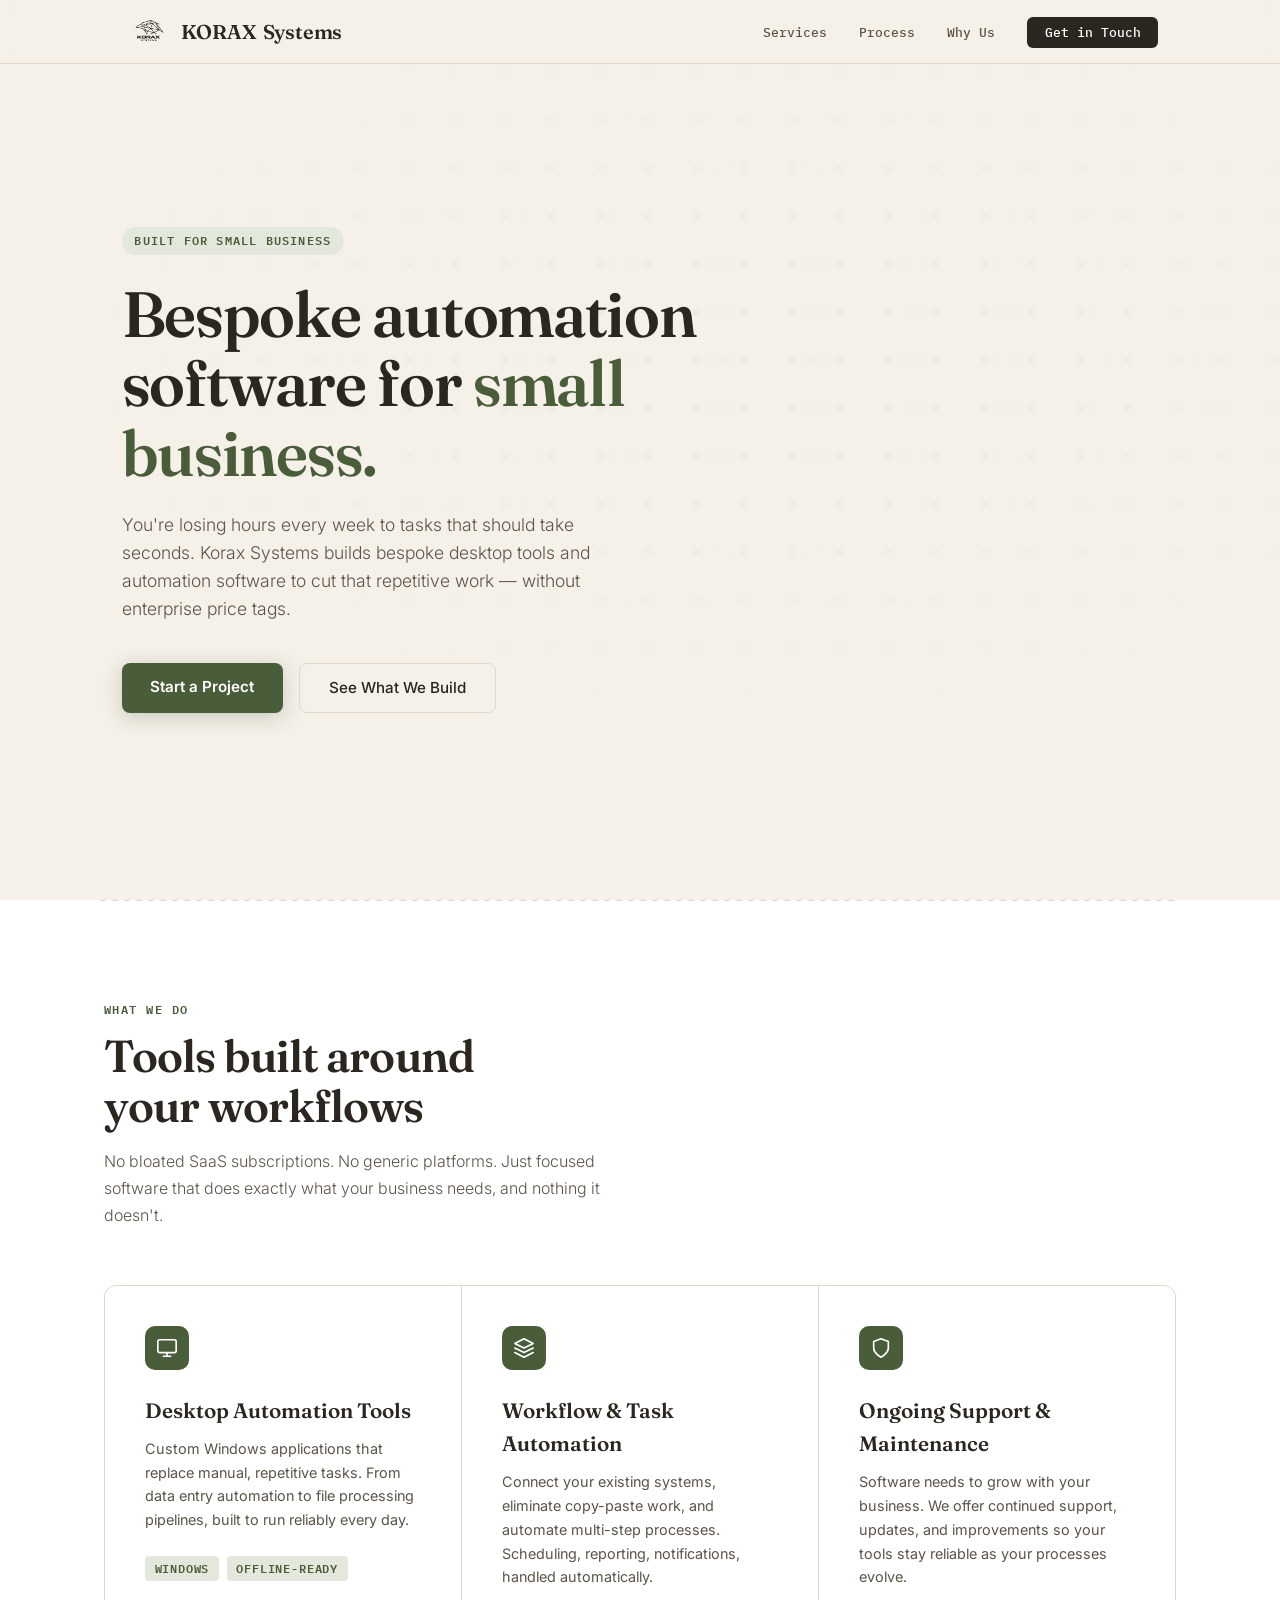
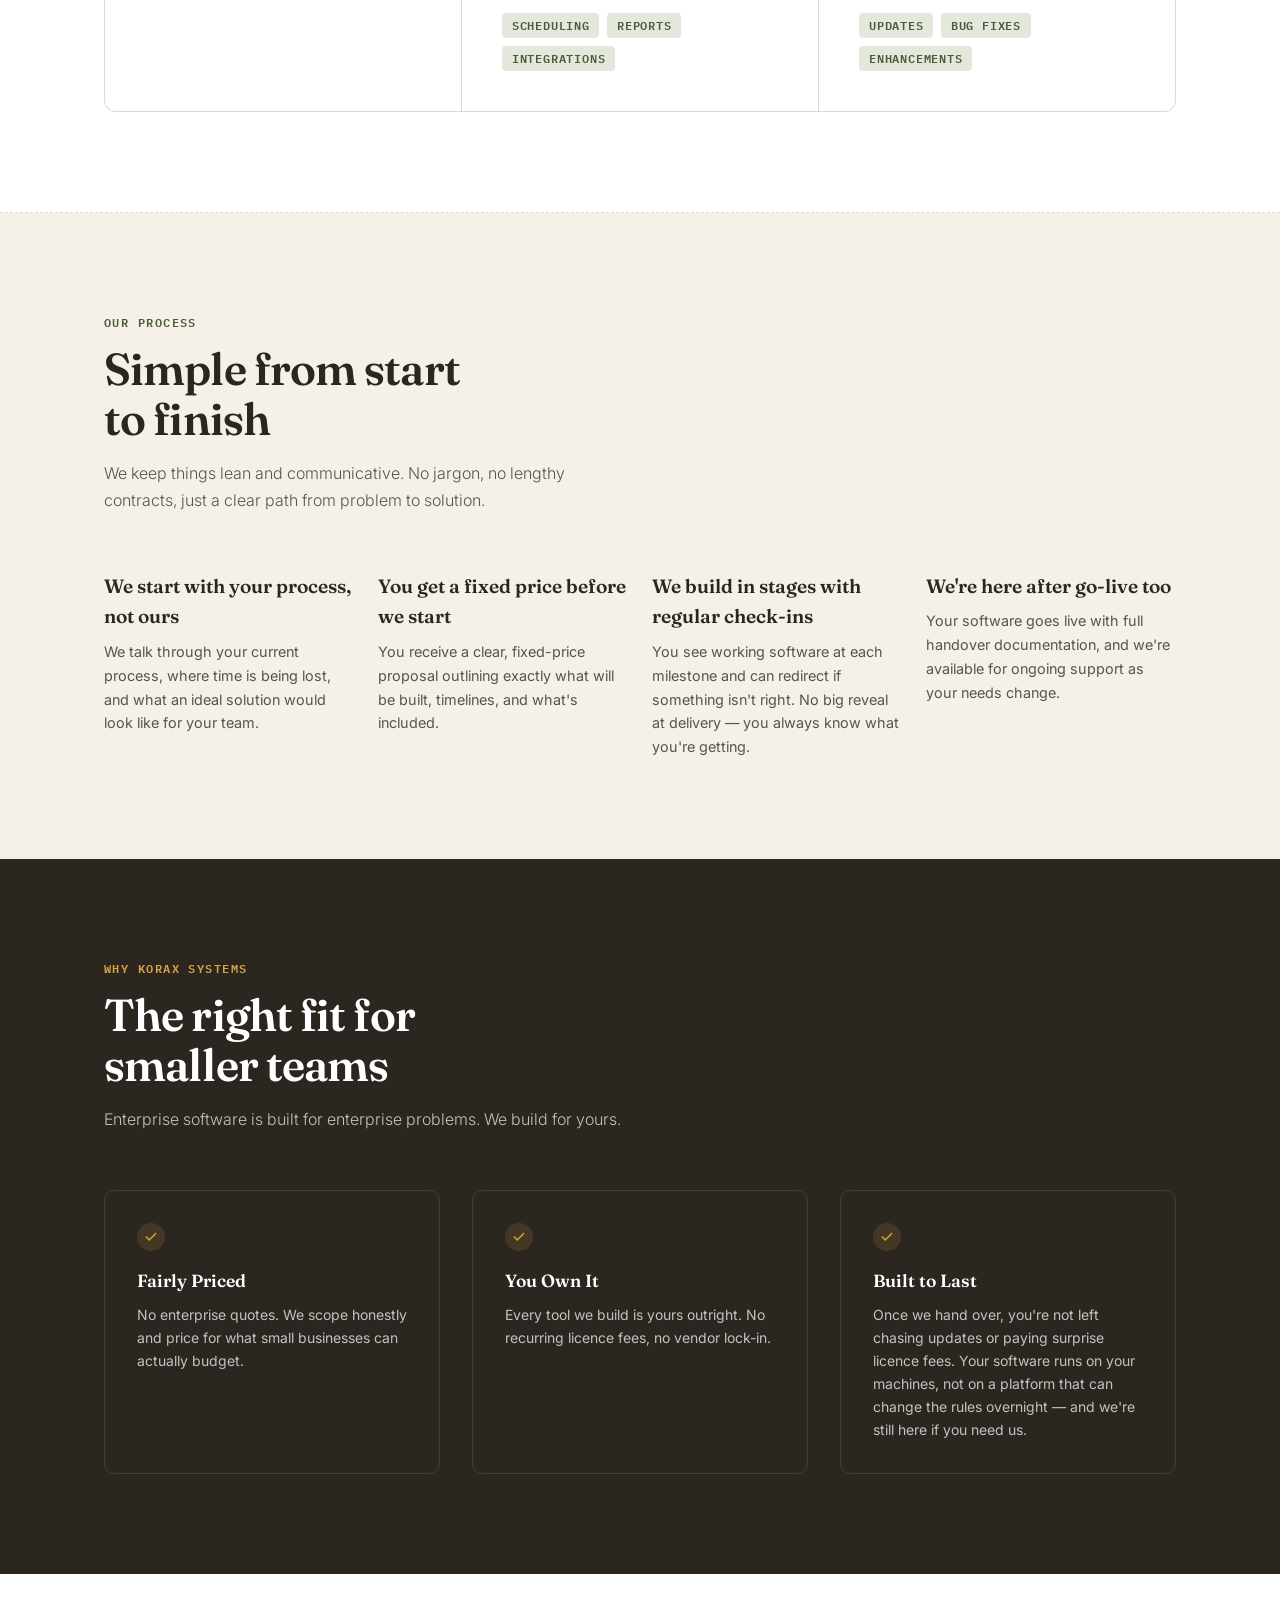
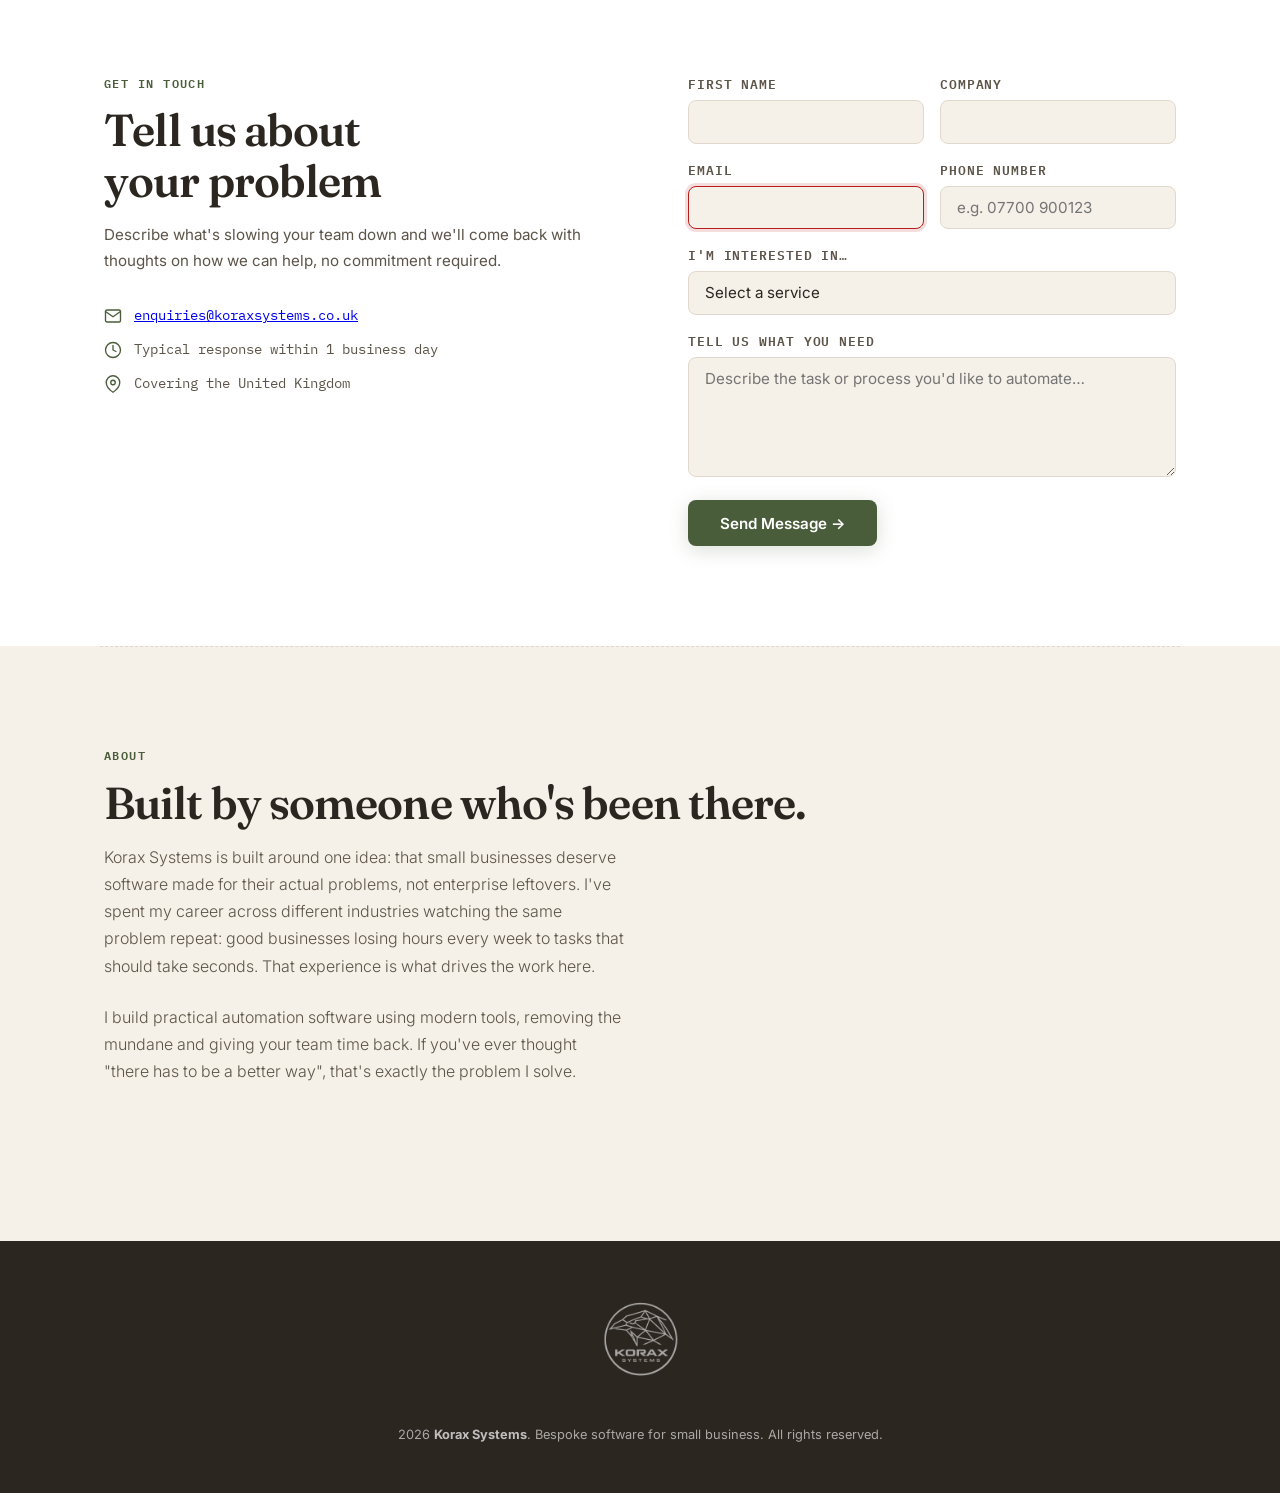
==== index.html @ 1cdd1b02 "Documentation cleanup + five SEO/accessibility fixes. - Fix enquires@ typo to enquiries@ in llms.txt" ====
<!DOCTYPE html>
<html lang="en">
<head>
  <meta charset="UTF-8" />
  <meta name="viewport" content="width=device-width, initial-scale=1.0" />
  <title>Bespoke Automation Software for Small Business | Korax Systems</title>
  <meta name="description" content="Korax Systems builds bespoke desktop tools and automation software for UK small businesses. Fixed-price, no lock-in, built to last. Get in touch today." />
  <link rel="canonical" href="https://koraxsystems.co.uk/" />
  <meta property="og:type" content="website" />
  <meta property="og:url" content="https://koraxsystems.co.uk/" />
  <meta property="og:title" content="Bespoke Automation Software for Small Business | Korax Systems" />
  <meta property="og:description" content="Korax Systems builds bespoke desktop tools and automation software for UK small businesses. Fixed-price, no lock-in, built to last." />
  <meta property="og:image" content="https://koraxsystems.co.uk/assets/korax_square_black_transparent.png" />
  <meta name="twitter:card" content="summary" />
  <meta name="twitter:title" content="Bespoke Automation Software for Small Business | Korax Systems" />
  <meta name="twitter:description" content="Korax Systems builds bespoke desktop tools and automation software for UK small businesses. Fixed-price, no lock-in, built to last." />
  <meta name="twitter:image" content="https://koraxsystems.co.uk/assets/korax_square_black_transparent.png" />
  <link rel="preconnect" href="https://fonts.googleapis.com" />
  <link rel="preconnect" href="https://fonts.gstatic.com" crossorigin />
  <link href="https://fonts.googleapis.com/css2?family=Fraunces:opsz,wght@9..144,500;9..144,600&family=IBM+Plex+Mono:wght@400;500;600&family=Inter:wght@300;400;500;600&display=swap" rel="stylesheet" />
  <link rel="stylesheet" href="css/styles.css" />
  <link rel="icon" type="image/png" href="./assets/korax_circle_transparent_white.png">
  <script type="application/ld+json">
[
  {
    "@context": "https://schema.org",
    "@type": "Organization",
    "name": "Korax Systems",
    "url": "https://koraxsystems.co.uk",
    "logo": "https://koraxsystems.co.uk/assets/korax_square_black_transparent.png",
    "email": "enquiries@koraxsystems.co.uk",
    "areaServed": "GB",
    "description": "Bespoke automation software and desktop tools for UK small businesses."
  },
  {
    "@context": "https://schema.org",
    "@type": "ProfessionalService",
    "name": "Korax Systems",
    "url": "https://koraxsystems.co.uk",
    "areaServed": "GB",
    "serviceType": ["Desktop Automation Tools", "Workflow & Task Automation", "Ongoing Support & Maintenance"],
    "priceRange": "££"
  },
  {
    "@context": "https://schema.org",
    "@type": "WebSite",
    "name": "Korax Systems",
    "url": "https://koraxsystems.co.uk"
  }
]
  </script>
  <!-- Google tag (gtag.js) -->
  <script async src="https://www.googletagmanager.com/gtag/js?id=G-VLLV9VKGM9"></script>
  <script>
    window.dataLayer = window.dataLayer || [];
    function gtag(){dataLayer.push(arguments);}
    gtag('js', new Date());

    gtag('config', 'G-VLLV9VKGM9');
  </script>
</head>
<body>

<!-- NAV -->
<nav>
  <div class="container">
    <a class="nav-logo" href="/">
      <picture>
        <source srcset="./assets/korax_square_black_transparent.webp" type="image/webp">
        <img src="./assets/korax_square_black_transparent.png" alt="Korax Systems logo" width="1536" height="1024" class="nav-logo-img" />
      </picture>
      <span class="nav-logo-brand">Korax</span> Systems
    </a>
    <button class="nav-toggle" aria-label="Toggle menu" aria-expanded="false">
      <span></span>
      <span></span>
      <span></span>
    </button>
    <ul class="nav-links" aria-hidden="true">
    <li><a href="#services">Services</a></li>
    <li><a href="#how">Process</a></li>
    <li><a href="#why">Why Us</a></li>
    <li><a href="#contact" class="nav-cta">Get in Touch</a></li>
  </ul>
  </div>
</nav>

<!-- HERO -->
<section class="hero">
  <div class="hero-grid"></div>
  <div class="container">
  <div class="hero-inner">
    <div class="hero-label">Built for Small Business</div>
    <h1>Bespoke automation software for <em>small business.</em></h1>
    <p class="hero-sub">You're losing hours every week to tasks that should take seconds. Korax Systems builds bespoke desktop tools and automation software to cut that repetitive work — without enterprise price tags.</p>
    <div class="hero-actions">
      <a href="#contact" class="btn-primary">Start a Project</a>
      <a href="#services" class="btn-ghost">See What We Build</a>
    </div>
  </div>
  </div>
</section>

<!-- SERVICES -->
<section class="services section-divider-top" id="services">
  <div class="container">
  <div class="reveal">
    <div class="section-label">What We Do</div>
    <h2>Tools built around<br/>your workflows</h2>
    <p class="section-sub">No bloated SaaS subscriptions. No generic platforms. Just focused software that does exactly what your business needs, and nothing it doesn't.</p>
  </div>
  <div class="services-grid reveal">
    <div class="service-card">
      <div class="service-icon">
        <svg viewBox="0 0 24 24"><rect x="2" y="3" width="20" height="14" rx="2"/><path d="M8 21h8M12 17v4"/></svg>
      </div>
      <h3>Desktop Automation Tools</h3>
      <p>Custom Windows applications that replace manual, repetitive tasks. From data entry automation to file processing pipelines, built to run reliably every day.</p>
      <div class="tag-row">
        <span class="tag">Windows</span>
        <span class="tag">Offline-ready</span>
      </div>
    </div>
    <div class="service-card">
      <div class="service-icon">
        <svg viewBox="0 0 24 24"><path d="M12 2L2 7l10 5 10-5-10-5z"/><path d="M2 17l10 5 10-5"/><path d="M2 12l10 5 10-5"/></svg>
      </div>
      <h3>Workflow & Task Automation</h3>
      <p>Connect your existing systems, eliminate copy-paste work, and automate multi-step processes. Scheduling, reporting, notifications, handled automatically.</p>
      <div class="tag-row">
        <span class="tag">Scheduling</span>
        <span class="tag">Reports</span>
        <span class="tag">Integrations</span>
      </div>
    </div>
    <div class="service-card">
      <div class="service-icon">
        <svg viewBox="0 0 24 24"><path d="M12 22s8-4 8-10V5l-8-3-8 3v7c0 6 8 10 8 10z"/></svg>
      </div>
      <h3>Ongoing Support & Maintenance</h3>
      <p>Software needs to grow with your business. We offer continued support, updates, and improvements so your tools stay reliable as your processes evolve.</p>
      <div class="tag-row">
        <span class="tag">Updates</span>
        <span class="tag">Bug fixes</span>
        <span class="tag">Enhancements</span>
      </div>
    </div>
  </div>
  </div>
</section>

<!-- HOW IT WORKS -->
<section class="how" id="how">
  <div class="container">
  <div class="reveal">
    <div class="section-label">Our Process</div>
    <h2>Simple from start<br/>to finish</h2>
    <p class="section-sub">We keep things lean and communicative. No jargon, no lengthy contracts, just a clear path from problem to solution.</p>
  </div>
  <div class="steps reveal">
    <div class="step">
      <div class="step-node" aria-hidden="true"></div>
      <h3>We start with your process, not ours</h3>
      <p>We talk through your current process, where time is being lost, and what an ideal solution would look like for your team.</p>
    </div>
    <div class="step">
      <div class="step-node" aria-hidden="true"></div>
      <h3>You get a fixed price before we start</h3>
      <p>You receive a clear, fixed-price proposal outlining exactly what will be built, timelines, and what's included.</p>
    </div>
    <div class="step">
      <div class="step-node" aria-hidden="true"></div>
      <h3>We build in stages with regular check-ins</h3>
      <p>You see working software at each milestone and can redirect if something isn't right. No big reveal at delivery — you always know what you're getting.</p>
    </div>
    <div class="step">
      <div class="step-node" aria-hidden="true"></div>
      <h3>We're here after go-live too</h3>
      <p>Your software goes live with full handover documentation, and we're available for ongoing support as your needs change.</p>
    </div>
  </div>
  </div>
</section>

<!-- WHY -->
<section class="why" id="why">
  <div class="container">
  <div class="reveal">
    <div class="section-label">Why Korax Systems</div>
    <h2>The right fit for<br/>smaller teams</h2>
    <p class="section-sub">Enterprise software is built for enterprise problems. We build for yours.</p>
  </div>
  <div class="why-grid reveal">
    <div class="why-item">
      <div class="check"><svg viewBox="0 0 24 24"><polyline points="20 6 9 17 4 12"/></svg></div>
      <h3>Fairly Priced</h3>
      <p>No enterprise quotes. We scope honestly and price for what small businesses can actually budget.</p>
    </div>
    <div class="why-item">
      <div class="check"><svg viewBox="0 0 24 24"><polyline points="20 6 9 17 4 12"/></svg></div>
      <h3>You Own It</h3>
      <p>Every tool we build is yours outright. No recurring licence fees, no vendor lock-in.</p>
    </div>
    <div class="why-item">
      <div class="check"><svg viewBox="0 0 24 24"><polyline points="20 6 9 17 4 12"/></svg></div>
      <h3>Built to Last</h3>
      <p>Once we hand over, you're not left chasing updates or paying surprise licence fees. Your software runs on your machines, not on a platform that can change the rules overnight — and we're still here if you need us.</p>
    </div>
  </div>
  </div>
</section>

<!-- CONTACT -->
<section class="contact" id="contact">
  <div class="container">
  <div class="contact-inner">
    <div>
      <div class="section-label reveal">Get in Touch</div>
      <h2 class="reveal">Tell us about<br/>your problem</h2>
      <div class="contact-info reveal">
        <p>Describe what's slowing your team down and we'll come back with thoughts on how we can help, no commitment required.</p>
        <div class="info-row">
          <svg viewBox="0 0 24 24"><path d="M4 4h16c1.1 0 2 .9 2 2v12c0 1.1-.9 2-2 2H4c-1.1 0-2-.9-2-2V6c0-1.1.9-2 2-2z"/><polyline points="22,6 12,13 2,6"/></svg>
          <a href="mailto:enquiries@koraxsystems.co.uk">enquiries@koraxsystems.co.uk</a>
        </div>
        <div class="info-row">
          <svg viewBox="0 0 24 24"><circle cx="12" cy="12" r="10"/><polyline points="12 6 12 12 16 14"/></svg>
          Typical response within 1 business day
        </div>
        <div class="info-row">
          <svg viewBox="0 0 24 24"><path d="M21 10c0 7-9 13-9 13s-9-6-9-13a9 9 0 0 1 18 0z"/><circle cx="12" cy="10" r="3"/></svg>
          Covering the United Kingdom
        </div>
      </div>
    </div>
    <form class="contact-form reveal" id="contact-form" action="https://formspree.io/f/xdawepge" method="POST">
      <div class="form-row">
        <div>
          <label for="fname">First Name <span class="sr-only">(required)</span></label>
          <input type="text" id="fname" name="fname" placeholder="" required />
        </div>
        <div>
          <label for="company">Company</label>
          <input type="text" id="company" name="company" placeholder="" />
        </div>
      </div>
      <div class="form-row">
        <div>
          <label for="email">Email <span class="sr-only">(required)</span></label>
          <input type="email" id="email" name="email" required />
        </div>
        <div>
          <label for="phone">Phone Number <span class="sr-only">(required)</span></label>
          <input type="tel" id="phone" name="phone" placeholder="e.g. 07700 900123" pattern="[\d\s\+\-\(\)]{7,20}" title="Please enter a valid UK phone number" required />
        </div>
      </div>
      <div>
        <label for="service">I'm interested in…</label>
        <select id="service" name="service">
          <option value="">Select a service</option>
          <option value="Desktop Automation Tool">Desktop Automation Tool</option>
          <option value="Workflow / Task Automation">Workflow / Task Automation</option>
          <option value="Ongoing Support & Maintenance">Ongoing Support & Maintenance</option>
          <option value="Not sure yet, let's talk">Not sure yet, let's talk</option>
        </select>
      </div>
      <div>
        <label for="message">Tell us what you need <span class="sr-only">(required)</span></label>
        <textarea id="message" name="message" placeholder="Describe the task or process you'd like to automate…" required></textarea>
      </div>
      <button type="submit" class="submit-btn">Send Message →</button>
    </form>
  </div>
  </div>
</section>

<!-- ABOUT -->
<section class="about section-divider-top" id="about">
  <div class="container">
    <p class="section-label reveal">About</p>
    <h2 class="reveal">Built by someone who's been there.</h2>
    <p class="section-sub reveal">Korax Systems is built around one idea: that small businesses deserve software made for their actual problems, not enterprise leftovers. I've spent my career across different industries watching the same problem repeat: good businesses losing hours every week to tasks that should take seconds. That experience is what drives the work here.</p>
    <p class="section-sub reveal">I build practical automation software using modern tools, removing the mundane and giving your team time back. If you've ever thought "there has to be a better way", that's exactly the problem I solve.</p>
  </div>
</section>

<!-- FOOTER -->
<footer>
  <div class="footer-inner">
    <picture>
      <source srcset="./assets/korax_circle_transparent_white.webp" type="image/webp">
      <img src="./assets/korax_circle_transparent_white.png" alt="Korax Systems logo" width="1024" height="1024" class="footer-logo" />
    </picture>
    <p><span class="footer-year">2026</span> <strong>Korax Systems</strong>. Bespoke software for small business. All rights reserved.</p>
  </div>
</footer>

<script src="js/main.js" defer></script>
</body>
</html>
---- css/styles.css ----
*, *::before, *::after { box-sizing: border-box; margin: 0; padding: 0; }

    :root {
      --ink: #2B2620;
      --ink-mid: #5C5448;
      --ink-light: #726A60;
      --bg: #F5F0E8;
      --bg-alt: #FFFFFF;
      --accent: #4A5D3A;
      --accent-soft: #E4E8DC;
      --highlight: #D9A441;
      --rule: #E0D8CC;
      --serif: 'Fraunces', serif;
      --sans: 'Inter', sans-serif;
      --mono: 'IBM Plex Mono', monospace;
    }

    html { scroll-behavior: smooth; }

    .container {
      max-width: 1200px;
      margin: 0 auto;
      width: 100%;
      padding: 0 5%;
    }

    body {
      font-family: var(--sans);
      background: var(--bg);
      color: var(--ink);
      font-size: 16px;
      line-height: 1.6;
      -webkit-font-smoothing: antialiased;
    }

    /* ── NAV ── */
    nav {
      position: fixed;
      top: 0; left: 0; right: 0;
      z-index: 100;
      padding: 0 5%;
      height: 64px;
      background: rgba(245, 240, 232, 0.88);
      backdrop-filter: blur(12px);
      border-bottom: 1px solid var(--rule);
    }
    nav .container {
      display: flex;
      align-items: center;
      justify-content: space-between;
      height: 100%;
    }
    .nav-logo .nav-logo-brand { text-transform: uppercase; }
    .nav-logo {
      display: flex;
      align-items: center;
      gap: 6px;
      font-family: var(--serif);
      font-weight: 600;
      font-size: 1.25rem;
      color: var(--ink);
      text-decoration: none;
      letter-spacing: -0.01em;
    }
    .nav-logo-img {
      height: 53px;
      width: 53px;
      object-fit: contain;
      display: block;
    }
    .nav-links { display: flex; gap: 2rem; list-style: none; }
    .nav-links a {
      font-family: var(--mono);
      font-size: 0.8125rem;
      font-weight: 500;
      color: var(--ink-mid);
      text-decoration: none;
      transition: color 0.2s;
    }
    .nav-links a:hover { color: var(--accent); }
    .nav-cta {
      background: var(--ink);
      color: #fff !important;
      padding: 0.45rem 1.1rem;
      border-radius: 6px;
      transition: background 0.2s !important;
    }
    .nav-cta:hover { background: var(--accent) !important; color: #fff !important; }
    .nav-cta:focus-visible { outline: 3px solid var(--accent); outline-offset: 2px; }

    .nav-toggle {
      display: none;
      flex-direction: column;
      justify-content: space-between;
      width: 24px;
      height: 18px;
      background: none;
      border: none;
      cursor: pointer;
      padding: 13px 10px;
      box-sizing: content-box;
    }
    .nav-toggle span {
      display: block;
      height: 2px;
      width: 100%;
      background: var(--ink);
      border-radius: 2px;
      transition: transform 0.3s, opacity 0.3s;
    }

    @media (max-width: 768px) {
      .nav-toggle { display: flex; }

      .nav-links {
        display: none;
        flex-direction: column;
        position: absolute;
        top: 64px;
        left: 0;
        right: 0;
        background: rgba(245, 240, 232, 0.97);
        padding: 1.5rem 5%;
        gap: 1.25rem;
        border-bottom: 1px solid var(--rule);
      }

      .nav-links.open { display: flex; }

      .nav-toggle.open span:nth-child(1) { transform: translateY(8px) rotate(45deg); }
      .nav-toggle.open span:nth-child(2) { opacity: 0; }
      .nav-toggle.open span:nth-child(3) { transform: translateY(-8px) rotate(-45deg); }

    }

    /* ── HERO ── */
    .hero {
      min-height: 100vh;
      padding: 120px 5% 80px;
      display: flex;
      align-items: center;
      position: relative;
      overflow: hidden;
    }
    .hero-grid {
      position: absolute;
      inset: 0;
      background-image: url("data:image/svg+xml,%3Csvg xmlns='http://www.w3.org/2000/svg' width='96' height='48' viewBox='0 0 96 48'%3E%3Cline x1='24' y1='24' x2='72' y2='24' stroke='%23E0D8CC' stroke-width='1' stroke-opacity='0.45'/%3E%3Ccircle cx='24' cy='24' r='3.5' fill='%23E0D8CC' fill-opacity='0.5'/%3E%3Ccircle cx='72' cy='24' r='3.5' fill='%23E0D8CC' fill-opacity='0.5'/%3E%3C/svg%3E");
      background-size: 96px 48px;
      opacity: 0.55;
      mask-image: radial-gradient(ellipse 80% 60% at 60% 40%, black 0%, transparent 70%);
    }
    .hero-inner {
      position: relative;
      max-width: 680px;
    }
    .hero-label {
      display: inline-flex;
      align-items: center;
      gap: 0.5rem;
      font-family: var(--mono);
      font-size: 0.75rem;
      font-weight: 600;
      letter-spacing: 0.1em;
      text-transform: uppercase;
      color: var(--accent);
      background: var(--accent-soft);
      padding: 0.3rem 0.8rem;
      border-radius: 100px;
      margin-bottom: 1.5rem;
      opacity: 0;
      animation: fadeUp 0.6s 0.1s forwards;
    }
    h1 {
      font-family: var(--serif);
      font-weight: 600;
      font-size: clamp(2.8rem, 5vw, 4.2rem);
      line-height: 1.08;
      letter-spacing: -0.02em;
      color: var(--ink);
      margin-bottom: 1.5rem;
      opacity: 0;
      animation: fadeUp 0.6s 0.2s forwards;
    }
    h1 em {
      font-style: normal;
      color: var(--accent);
    }
    .hero-sub {
      font-size: 1.1rem;
      font-weight: 300;
      color: var(--ink-mid);
      max-width: 500px;
      margin-bottom: 2.5rem;
      opacity: 0;
      animation: fadeUp 0.6s 0.35s forwards;
    }
    .hero-actions {
      display: flex;
      gap: 1rem;
      flex-wrap: wrap;
      opacity: 0;
      animation: fadeUp 0.6s 0.5s forwards;
    }
    .btn-primary {
      background: var(--accent);
      color: #fff;
      padding: 0.75rem 1.8rem;
      border-radius: 8px;
      font-size: 0.95rem;
      font-weight: 600;
      text-decoration: none;
      transition: transform 0.2s, box-shadow 0.2s;
      box-shadow: 0 4px 20px rgba(74, 93, 58, 0.25);
    }
    .btn-primary:hover { transform: translateY(-2px); box-shadow: 0 8px 28px rgba(74, 93, 58, 0.35); }
    .btn-primary:focus-visible { outline: 3px solid var(--accent); outline-offset: 2px; }
    .btn-ghost {
      color: var(--ink);
      padding: 0.75rem 1.8rem;
      border-radius: 8px;
      font-size: 0.95rem;
      font-weight: 500;
      text-decoration: none;
      border: 1.5px solid var(--rule);
      transition: border-color 0.2s, background 0.2s;
    }
    .btn-ghost:hover { border-color: var(--ink-mid); background: #fff; }
    .btn-ghost:focus-visible { outline: 3px solid var(--accent); outline-offset: 2px; }

    /* ── SECTION COMMON ── */
    section { padding: 100px 0; }
    .section-label {
      font-family: var(--mono);
      font-size: 0.75rem;
      font-weight: 600;
      letter-spacing: 0.12em;
      text-transform: uppercase;
      color: var(--accent);
      margin-bottom: 0.75rem;
    }
    h2 {
      font-family: var(--serif);
      font-weight: 600;
      font-size: clamp(2rem, 3.5vw, 2.8rem);
      line-height: 1.12;
      letter-spacing: -0.02em;
      color: var(--ink);
      margin-bottom: 1rem;
    }
    h3 {
      font-family: var(--serif);
      font-weight: 600;
    }
    h4 {
      font-family: var(--serif);
      font-weight: 600;
    }
    .section-sub {
      font-size: 1rem;
      color: var(--ink-mid);
      font-weight: 300;
      max-width: 520px;
      margin-bottom: 3.5rem;
      line-height: 1.7;
    }

    /* ── SECTION DIVIDER (pipeline motif) ── */
    .section-divider-top {
      position: relative;
      --divider-width: min(100%, 1200px);
      --divider-inset: calc((100% - var(--divider-width)) / 2);
      --divider-edge: calc(var(--divider-inset) + var(--divider-width) * 0.05);
    }
    .section-divider-top::before {
      content: '';
      position: absolute;
      top: 0;
      left: var(--divider-edge);
      right: var(--divider-edge);
      border-top: 1px dashed var(--rule);
    }
    /* Hero→services: light-on-light seam — border-top on 0-height pseudo vanishes; draw dashed line via background */
    .services.section-divider-top::before {
      top: 0;
      height: 1px;
      border-top: none;
      background: repeating-linear-gradient(
        90deg,
        var(--rule) 0,
        var(--rule) 6px,
        transparent 6px,
        transparent 12px
      );
      z-index: 1;
    }
    /* ── SERVICES ── */
    .services {
      background: var(--bg-alt);
      border-bottom: 1px dashed var(--rule);
    }
    .services-grid {
      display: grid;
      grid-template-columns: repeat(3, 1fr);
      gap: 1.5px;
      background: var(--rule);
      border: 1.5px solid var(--rule);
      border-radius: 12px;
      overflow: hidden;
    }
    .service-card {
      background: var(--bg-alt);
      padding: 2.5rem;
      transition: background 0.25s;
      position: relative;
    }
    .service-card:hover { background: var(--accent-soft); }
    .service-icon {
      width: 44px; height: 44px;
      background: var(--accent);
      border-radius: 10px;
      display: flex;
      align-items: center;
      justify-content: center;
      margin-bottom: 1.5rem;
    }
    .service-icon svg { width: 22px; height: 22px; stroke: #fff; fill: none; stroke-width: 1.8; stroke-linecap: round; stroke-linejoin: round; }
    .service-card h3 {
      font-family: var(--serif);
      font-weight: 600;
      font-size: 1.3rem;
      color: var(--ink);
      margin-bottom: 0.6rem;
    }
    .service-card p {
      font-size: 0.9rem;
      color: var(--ink-mid);
      line-height: 1.65;
    }
    .service-card .tag-row {
      display: flex; gap: 0.5rem; flex-wrap: wrap;
      margin-top: 1.5rem;
    }
    .tag {
      font-family: var(--mono);
      font-size: 0.72rem;
      font-weight: 600;
      text-transform: uppercase;
      letter-spacing: 0.07em;
      color: var(--accent);
      background: var(--accent-soft);
      padding: 0.2rem 0.6rem;
      border-radius: 4px;
    }

    /* ── HOW IT WORKS (pipeline connector) ── */
    .how { background: var(--bg); }
    .steps {
      --step-cols: 4;
      --step-gap: 1.5rem;
      --step-col: calc((100% - (var(--step-cols) - 1) * var(--step-gap)) / var(--step-cols));
      --step-node-r: 11px;
      display: grid;
      grid-template-columns: repeat(4, 1fr);
      gap: 2rem var(--step-gap);
      position: relative;
    }
    .steps::before {
      display: none;
    }
    .step {
      position: relative;
      z-index: 1;
    }
    .step-node {
      display: none;
    }
    .step h3 {
      font-family: var(--serif);
      font-weight: 600;
      font-size: 1.2rem;
      color: var(--ink);
      margin-bottom: 0.5rem;
    }
    .step p { font-size: 0.9rem; color: var(--ink-mid); line-height: 1.65; }

    @media (max-width: 899px) {
      .steps {
        grid-template-columns: 1fr;
        gap: 2.5rem;
      }
    }

    /* ── WHY ── */
    .why { background: var(--ink); color: #fff; }
    .why .section-label { color: var(--highlight); }
    .why h2 { color: #fff; }
    .why .section-sub { color: rgba(255,255,255,0.72); }
    .why-grid {
      display: grid;
      grid-template-columns: repeat(auto-fit, minmax(240px, 1fr));
      gap: 2rem;
    }
    .why-item {
      padding: 2rem;
      border: 1px solid rgba(255,255,255,0.1);
      border-radius: 10px;
      transition: border-color 0.25s;
    }
    .why-item:hover { border-color: rgba(217, 164, 65, 0.35); }
    .why-item h3 {
      font-family: var(--serif);
      font-weight: 600;
      font-size: 1.1rem;
      color: #fff;
      margin-bottom: 0.5rem;
    }
    .why-item p { font-size: 0.875rem; color: rgba(255,255,255,0.72); line-height: 1.65; }
    .check {
      width: 28px; height: 28px;
      background: rgba(217, 164, 65, 0.15);
      border-radius: 50%;
      display: flex; align-items: center; justify-content: center;
      margin-bottom: 1rem;
    }
    .check svg { width: 14px; height: 14px; stroke: var(--highlight); fill: none; stroke-width: 2.5; stroke-linecap: round; stroke-linejoin: round; }

    /* ── CONTACT ── */
    .contact { background: var(--bg-alt); }
    .contact-inner {
      display: grid;
      grid-template-columns: 1fr 1fr;
      gap: 6rem;
      align-items: start;
    }
    @media (max-width: 700px) { .contact-inner { grid-template-columns: 1fr; gap: 3rem; } }
    @media (max-width: 800px) { .services-grid { grid-template-columns: 1fr; } }
    .contact-form { display: flex; flex-direction: column; gap: 1rem; }
    .form-row { display: grid; grid-template-columns: 1fr 1fr; gap: 1rem; }
    @media (max-width: 500px) { .form-row { grid-template-columns: 1fr; } }
    label {
      font-family: var(--mono);
      font-size: 0.8rem;
      font-weight: 600;
      color: var(--ink-mid);
      text-transform: uppercase;
      letter-spacing: 0.07em;
      display: block;
      margin-bottom: 0.35rem;
    }
    input, textarea, select {
      width: 100%;
      font-family: var(--sans);
      font-size: 0.95rem;
      color: var(--ink);
      background: var(--bg);
      border: 1.5px solid var(--rule);
      border-radius: 8px;
      padding: 0.7rem 1rem;
      outline: none;
      transition: border-color 0.2s;
      -webkit-appearance: none;
    }
    input:focus, textarea:focus, select:focus {
      border-color: var(--accent);
      box-shadow: 0 0 0 3px rgba(74, 93, 58, 0.2);
    }
    input:invalid:not(:placeholder-shown),
    textarea:invalid:not(:placeholder-shown),
    select:invalid {
      border-color: #b91c1c;
      box-shadow: 0 0 0 3px rgba(185, 28, 28, 0.15);
    }
    textarea { resize: vertical; min-height: 120px; }
    .submit-btn {
      background: var(--accent);
      color: #fff;
      border: none;
      cursor: pointer;
      padding: 0.85rem 2rem;
      border-radius: 8px;
      font-family: var(--sans);
      font-size: 0.95rem;
      font-weight: 600;
      transition: transform 0.2s, box-shadow 0.2s;
      box-shadow: 0 4px 20px rgba(74, 93, 58, 0.2);
      align-self: flex-start;
    }
    .submit-btn:hover { transform: translateY(-2px); box-shadow: 0 8px 28px rgba(74, 93, 58, 0.3); }
    .submit-btn:focus-visible { outline: 3px solid var(--accent); outline-offset: 2px; }
    .submit-btn--success { background: var(--accent); filter: brightness(0.85); }
    .contact-info h3 {
      font-family: var(--serif);
      font-weight: 600;
      font-size: 1.6rem;
      color: var(--ink);
      margin-bottom: 1rem;
    }
    .contact-info p { font-size: 0.95rem; color: var(--ink-mid); line-height: 1.7; margin-bottom: 2rem; }
    .info-row {
      display: flex;
      align-items: center;
      gap: 0.75rem;
      font-family: var(--mono);
      font-size: 0.85rem;
      font-weight: 400;
      color: var(--ink-mid);
      margin-bottom: 0.75rem;
    }
    .info-row svg { width: 18px; height: 18px; stroke: var(--accent); fill: none; stroke-width: 1.8; flex-shrink: 0; stroke-linecap: round; stroke-linejoin: round; }

    /* ── FOOTER ── */
    footer {
      background: var(--ink);
      color: rgba(255,255,255,0.6);
      text-align: center;
      padding: 3rem 5%;
      font-size: 0.8rem;
    }
    .footer-inner {
      display: flex;
      flex-direction: column;
      align-items: center;
      gap: 1.5rem;
    }
    .footer-logo {
      width: 105px;
      height: 105px;
      object-fit: contain;
      opacity: 0.6;
    }
    footer strong { color: rgba(255,255,255,0.7); }

    /* ── ANIMATIONS ── */
    @keyframes fadeUp {
      from { opacity: 0; transform: translateY(18px); }
      to   { opacity: 1; transform: translateY(0); }
    }

    /* ── SCROLL REVEAL ── */
    .reveal {
      opacity: 0;
      transform: translateY(24px);
      transition: opacity 0.6s ease, transform 0.6s ease;
    }
    .reveal.visible { opacity: 1; transform: none; }

    @media (prefers-reduced-motion: reduce) {
      html { scroll-behavior: auto; }

      .hero-label,
      h1,
      .hero-sub,
      .hero-actions {
        animation: none;
        opacity: 1;
      }

      .reveal,
      .reveal.visible {
        opacity: 1;
        transform: none;
        transition: none;
      }
    }

    /* ── ABOUT ── */
    .about { background: var(--bg); }
    .about .section-sub + .section-sub { margin-top: -2rem; }

    .sr-only {
      position: absolute;
      width: 1px;
      height: 1px;
      padding: 0;
      overflow: hidden;
      clip: rect(0, 0, 0, 0);
      white-space: nowrap;
      border: 0;
    }
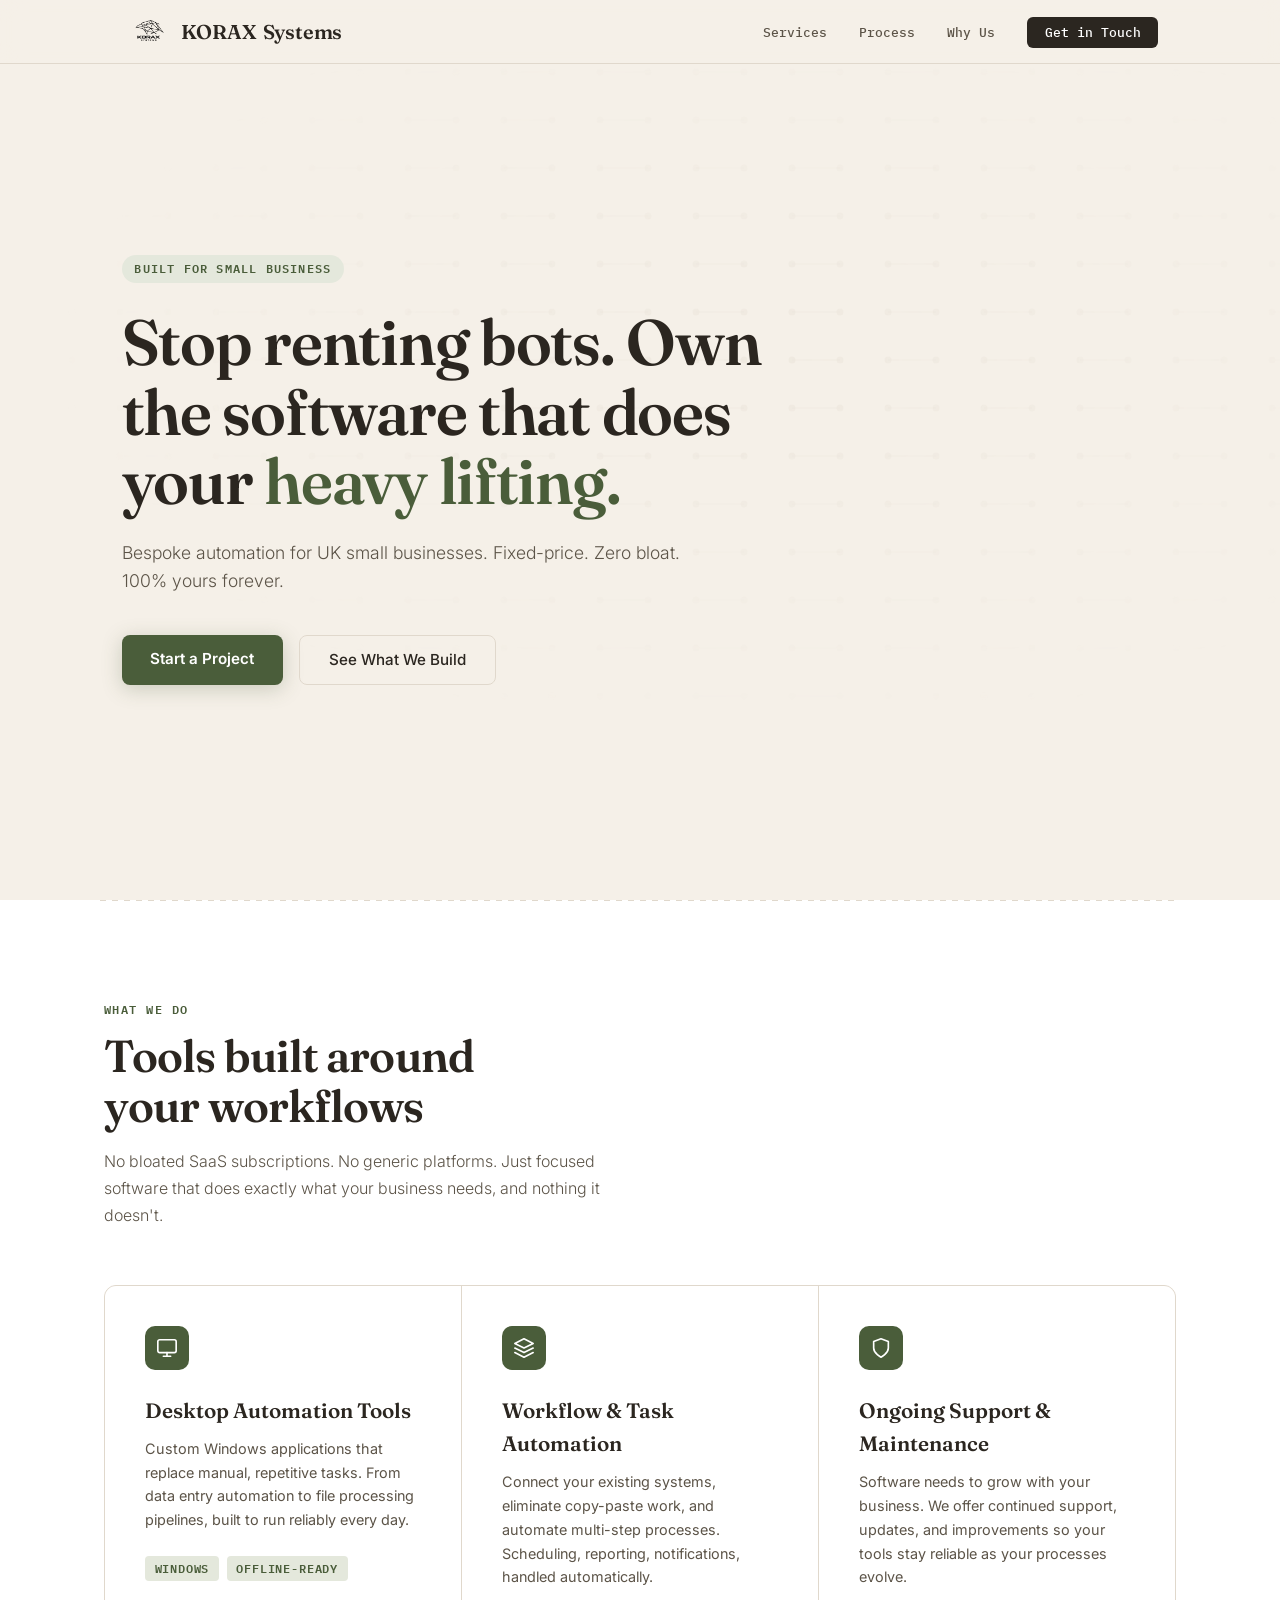
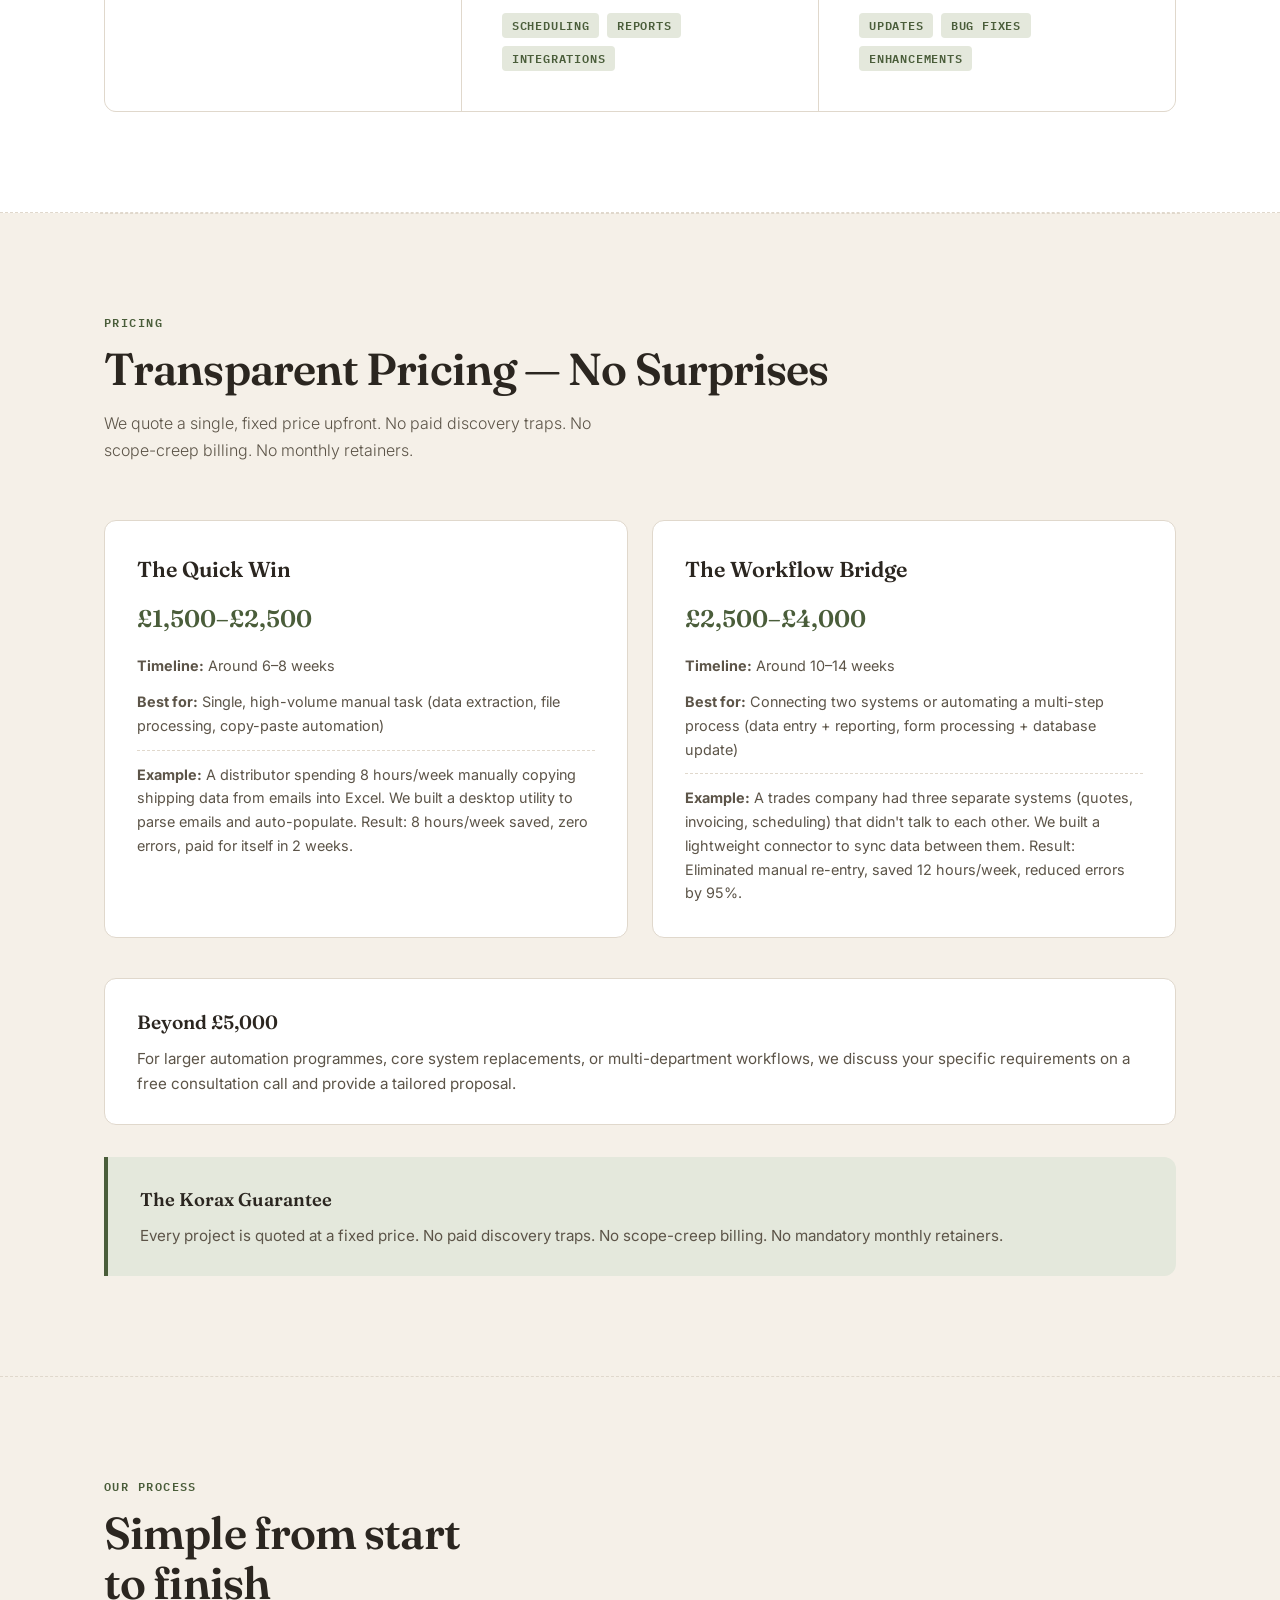
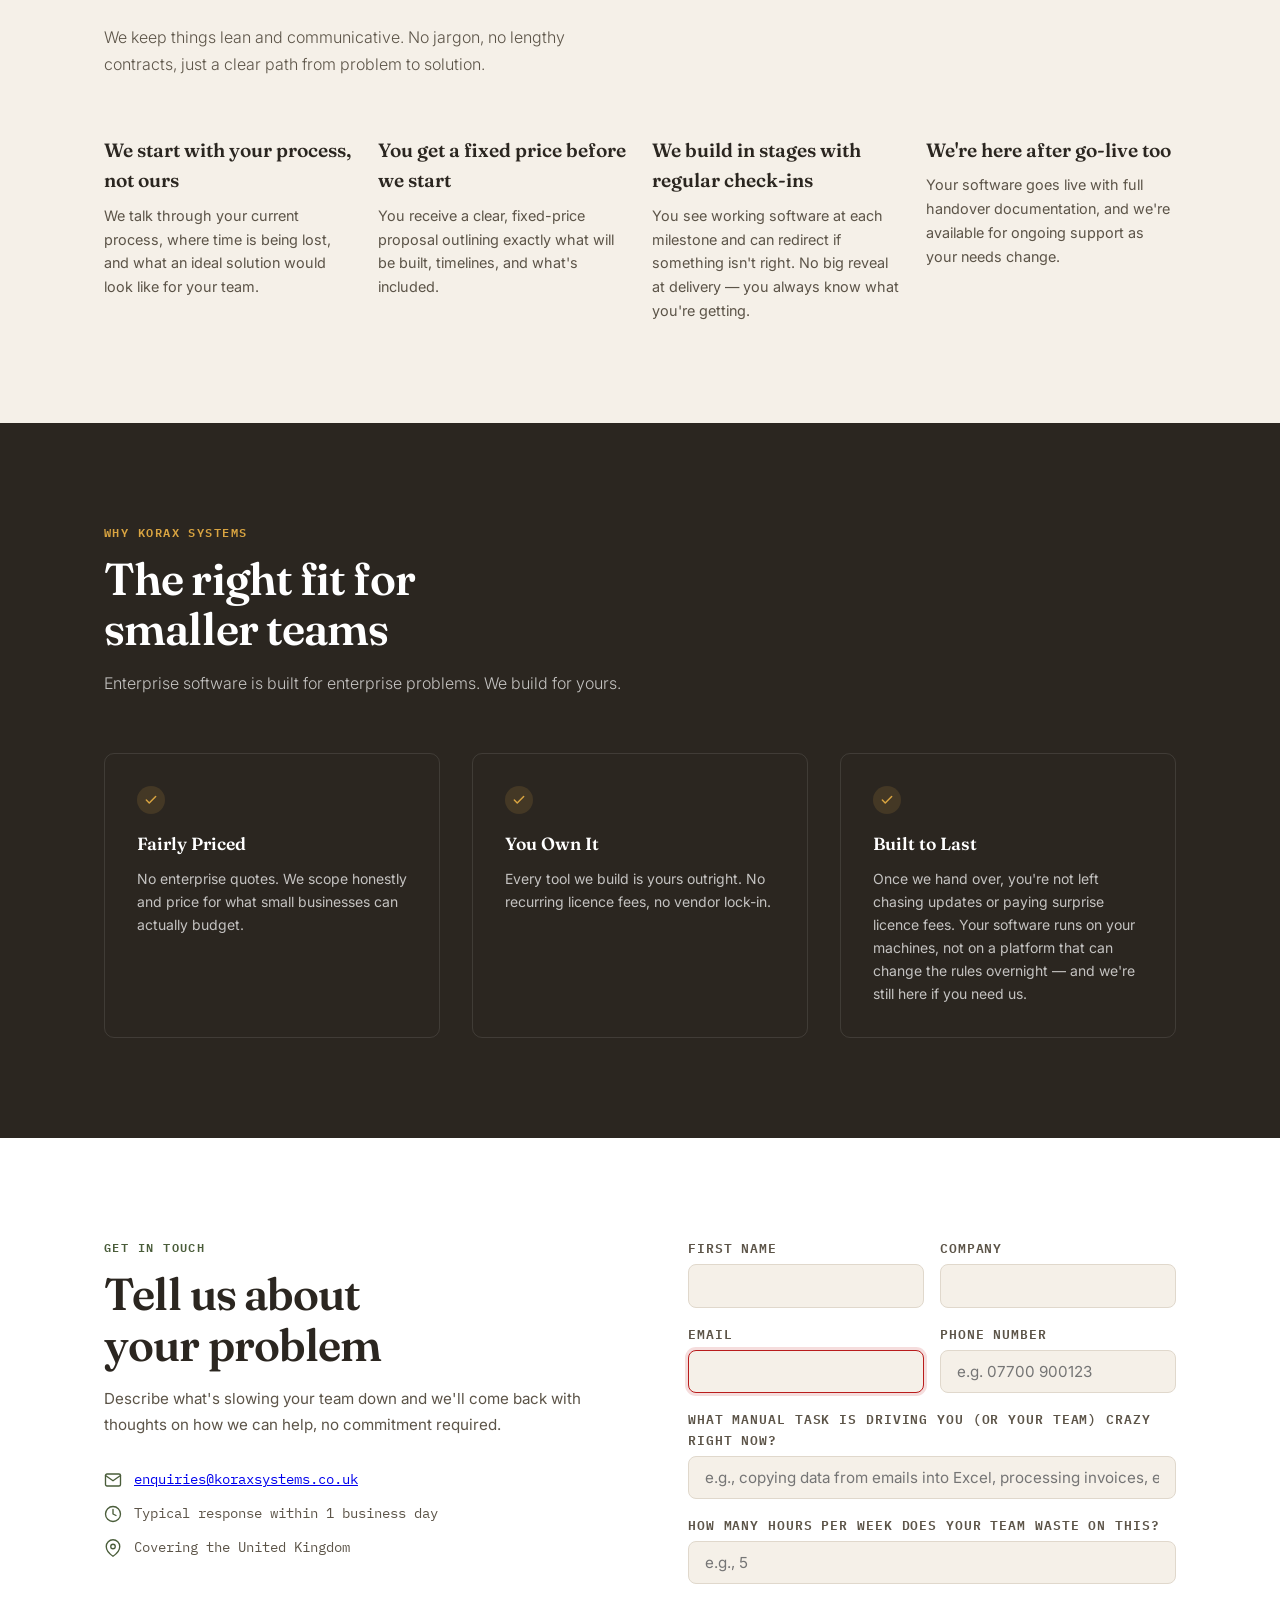
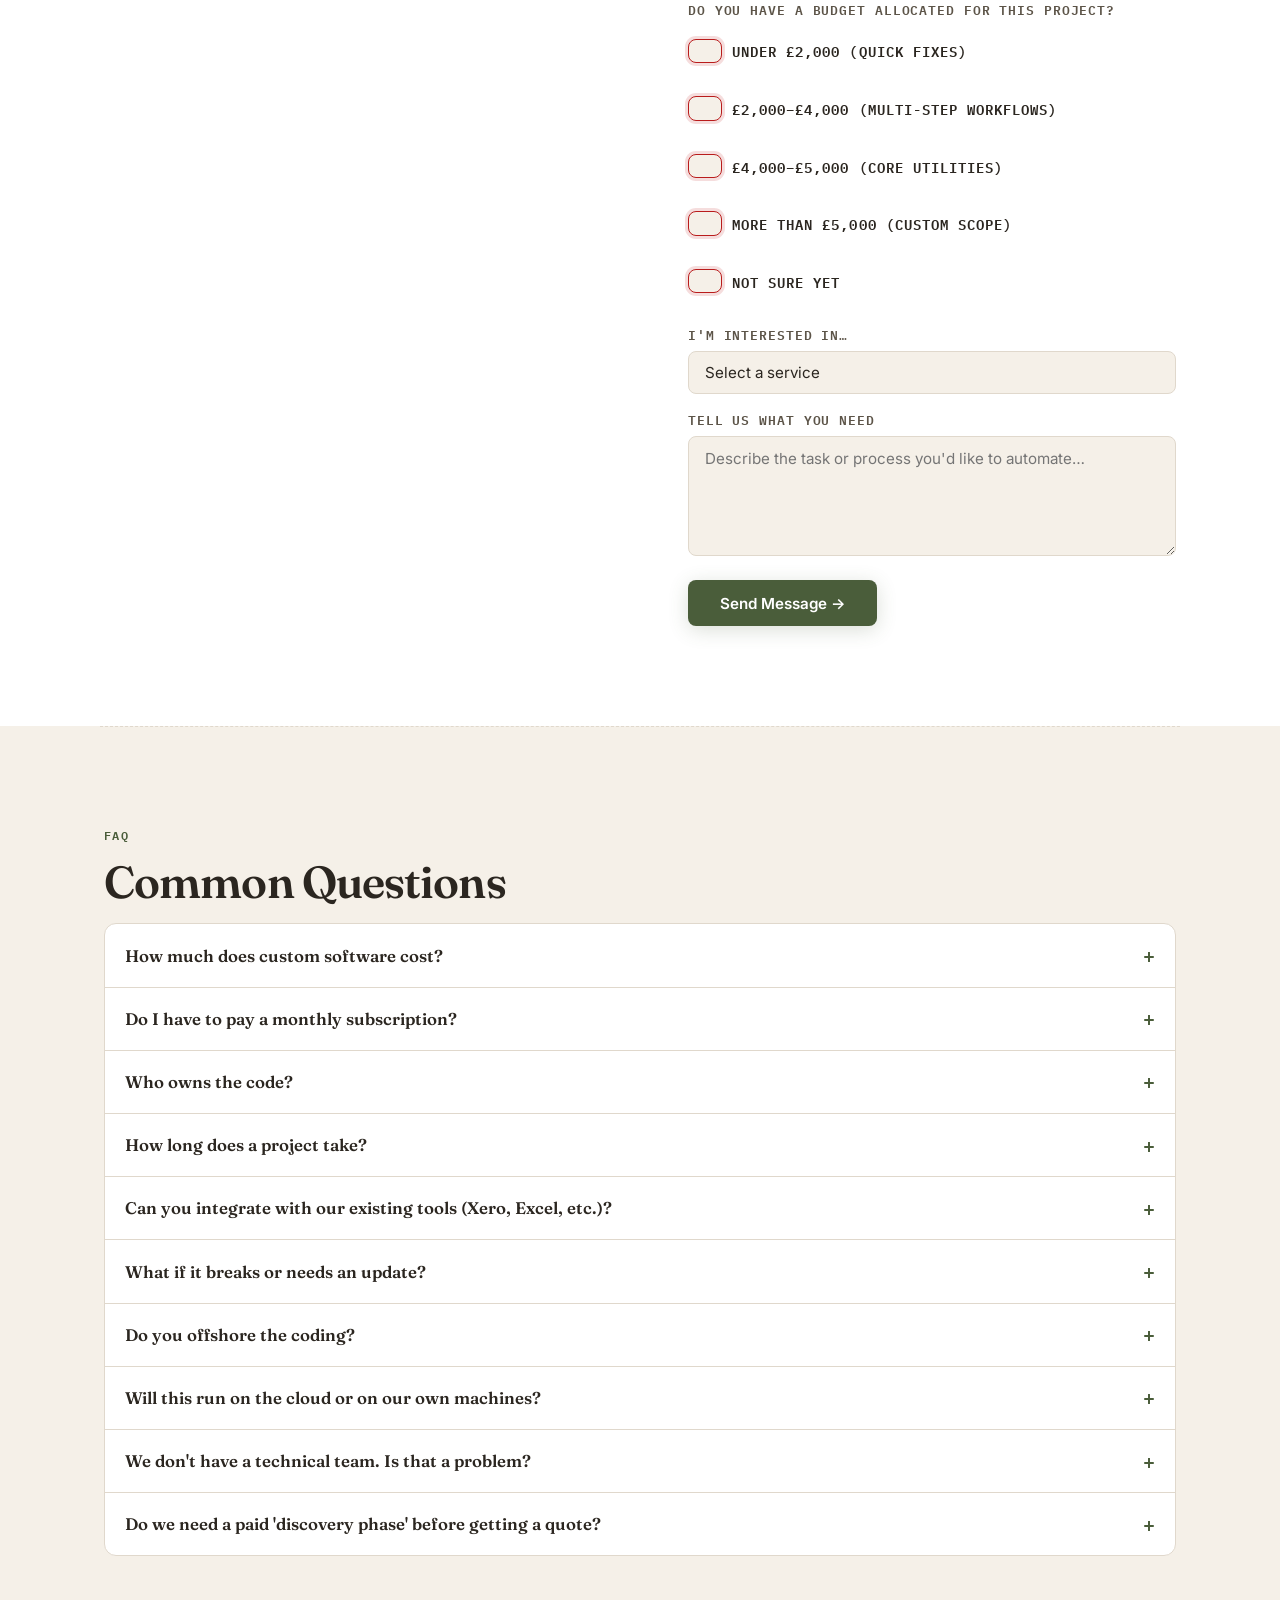
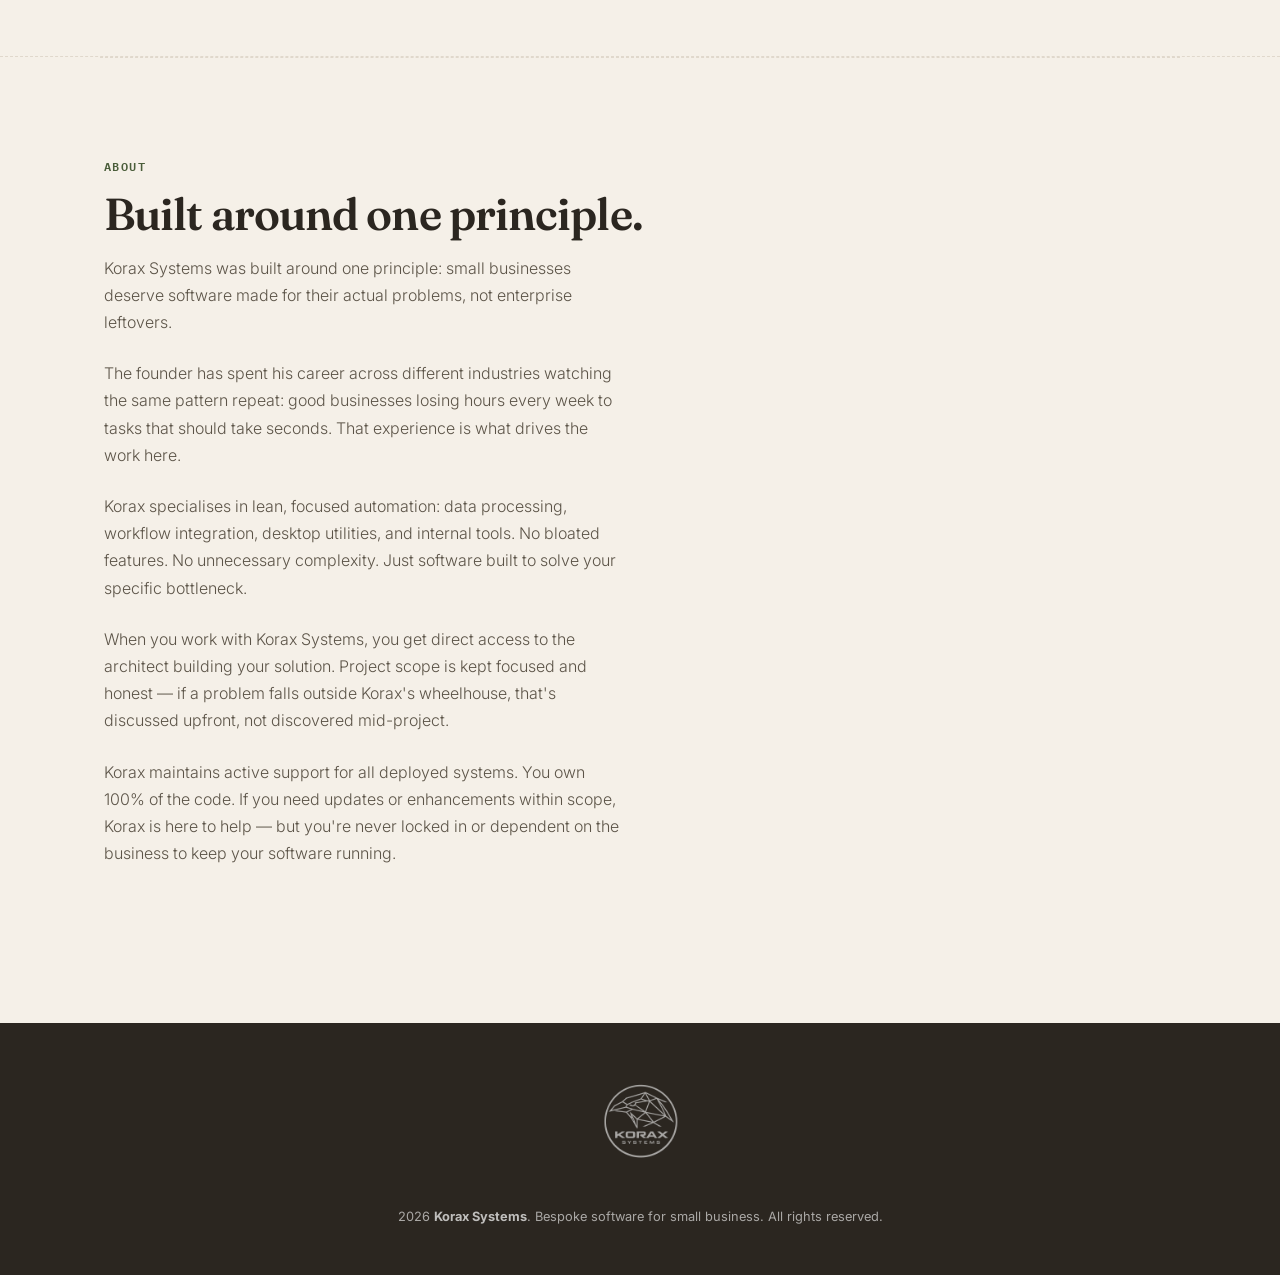
==== commit ab90f203: "Homepage rebuild: pricing tiers, FAQ accordion, and lead qualification form. Co-authored-by: Cursor " ====
--- a/index.html
+++ b/index.html
@@ -4,16 +4,16 @@
   <meta charset="UTF-8" />
   <meta name="viewport" content="width=device-width, initial-scale=1.0" />
   <title>Bespoke Automation Software for Small Business | Korax Systems</title>
-  <meta name="description" content="Korax Systems builds bespoke desktop tools and automation software for UK small businesses. Fixed-price, no lock-in, built to last. Get in touch today." />
+  <meta name="description" content="Stop renting bots. Korax Systems builds bespoke automation software for UK small businesses — fixed-price, zero bloat, 100% IP ownership. Get in touch today." />
   <link rel="canonical" href="https://koraxsystems.co.uk/" />
   <meta property="og:type" content="website" />
   <meta property="og:url" content="https://koraxsystems.co.uk/" />
   <meta property="og:title" content="Bespoke Automation Software for Small Business | Korax Systems" />
-  <meta property="og:description" content="Korax Systems builds bespoke desktop tools and automation software for UK small businesses. Fixed-price, no lock-in, built to last." />
+  <meta property="og:description" content="Stop renting bots. Bespoke automation for UK small businesses. Fixed-price. Zero bloat. 100% yours forever." />
   <meta property="og:image" content="https://koraxsystems.co.uk/assets/korax_square_black_transparent.png" />
   <meta name="twitter:card" content="summary" />
   <meta name="twitter:title" content="Bespoke Automation Software for Small Business | Korax Systems" />
-  <meta name="twitter:description" content="Korax Systems builds bespoke desktop tools and automation software for UK small businesses. Fixed-price, no lock-in, built to last." />
+  <meta name="twitter:description" content="Stop renting bots. Bespoke automation for UK small businesses. Fixed-price. Zero bloat. 100% yours forever." />
   <meta name="twitter:image" content="https://koraxsystems.co.uk/assets/korax_square_black_transparent.png" />
   <link rel="preconnect" href="https://fonts.googleapis.com" />
   <link rel="preconnect" href="https://fonts.gstatic.com" crossorigin />
@@ -91,8 +91,8 @@
   <div class="container">
   <div class="hero-inner">
     <div class="hero-label">Built for Small Business</div>
-    <h1>Bespoke automation software for <em>small business.</em></h1>
-    <p class="hero-sub">You're losing hours every week to tasks that should take seconds. Korax Systems builds bespoke desktop tools and automation software to cut that repetitive work — without enterprise price tags.</p>
+    <h1>Stop renting bots. Own the software that does your <em>heavy lifting.</em></h1>
+    <p class="hero-sub">Bespoke automation for UK small businesses. Fixed-price. Zero bloat. 100% yours forever.</p>
     <div class="hero-actions">
       <a href="#contact" class="btn-primary">Start a Project</a>
       <a href="#services" class="btn-ghost">See What We Build</a>
@@ -146,6 +146,41 @@
       </div>
     </div>
   </div>
+  </div>
+</section>
+
+<!-- PRICING -->
+<section class="pricing-section section-divider-top" id="pricing">
+  <div class="container">
+    <div class="reveal">
+      <div class="section-label">Pricing</div>
+      <h2>Transparent Pricing — No Surprises</h2>
+      <p class="section-sub">We quote a single, fixed price upfront. No paid discovery traps. No scope-creep billing. No monthly retainers.</p>
+    </div>
+    <div class="pricing-grid reveal">
+      <article class="pricing-card" data-tier="under-2000">
+        <h3>The Quick Win</h3>
+        <p class="pricing-price">£1,500–£2,500</p>
+        <p class="pricing-meta"><strong>Timeline:</strong> Around 6–8 weeks</p>
+        <p class="pricing-meta"><strong>Best for:</strong> Single, high-volume manual task (data extraction, file processing, copy-paste automation)</p>
+        <p class="pricing-example"><strong>Example:</strong> A distributor spending 8 hours/week manually copying shipping data from emails into Excel. We built a desktop utility to parse emails and auto-populate. Result: 8 hours/week saved, zero errors, paid for itself in 2 weeks.</p>
+      </article>
+      <article class="pricing-card" data-tier="2000-4000 4000-5000">
+        <h3>The Workflow Bridge</h3>
+        <p class="pricing-price">£2,500–£4,000</p>
+        <p class="pricing-meta"><strong>Timeline:</strong> Around 10–14 weeks</p>
+        <p class="pricing-meta"><strong>Best for:</strong> Connecting two systems or automating a multi-step process (data entry + reporting, form processing + database update)</p>
+        <p class="pricing-example"><strong>Example:</strong> A trades company had three separate systems (quotes, invoicing, scheduling) that didn't talk to each other. We built a lightweight connector to sync data between them. Result: Eliminated manual re-entry, saved 12 hours/week, reduced errors by 95%.</p>
+      </article>
+    </div>
+    <div class="pricing-open-ended reveal" data-tier="over-5000">
+      <h3>Beyond £5,000</h3>
+      <p>For larger automation programmes, core system replacements, or multi-department workflows, we discuss your specific requirements on a free consultation call and provide a tailored proposal.</p>
+    </div>
+    <aside class="pricing-guarantee reveal" aria-label="The Korax Guarantee">
+      <h3>The Korax Guarantee</h3>
+      <p>Every project is quoted at a fixed price. No paid discovery traps. No scope-creep billing. No mandatory monthly retainers.</p>
+    </aside>
   </div>
 </section>
 
@@ -255,6 +290,39 @@
         </div>
       </div>
       <div>
+        <label for="manual-task">What manual task is driving you (or your team) crazy right now? <span class="sr-only">(required)</span></label>
+        <input type="text" id="manual-task" name="manual_task" placeholder="e.g., copying data from emails into Excel, processing invoices, etc." required />
+      </div>
+      <div>
+        <label for="hours-wasted">How many hours per week does your team waste on this? <span class="sr-only">(required)</span></label>
+        <input type="number" id="hours-wasted" name="hours_wasted" min="1" max="40" placeholder="e.g., 5" required />
+      </div>
+      <fieldset class="budget-fieldset">
+        <legend>Do you have a budget allocated for this project? <span class="sr-only">(required)</span></legend>
+        <div class="budget-options">
+          <label class="budget-option">
+            <input type="radio" name="budget" value="under-2000" required />
+            <span>Under £2,000 (Quick fixes)</span>
+          </label>
+          <label class="budget-option">
+            <input type="radio" name="budget" value="2000-4000" />
+            <span>£2,000–£4,000 (Multi-step workflows)</span>
+          </label>
+          <label class="budget-option">
+            <input type="radio" name="budget" value="4000-5000" />
+            <span>£4,000–£5,000 (Core utilities)</span>
+          </label>
+          <label class="budget-option">
+            <input type="radio" name="budget" value="over-5000" />
+            <span>More than £5,000 (Custom scope)</span>
+          </label>
+          <label class="budget-option">
+            <input type="radio" name="budget" value="not-sure" />
+            <span>Not sure yet</span>
+          </label>
+        </div>
+      </fieldset>
+      <div>
         <label for="service">I'm interested in…</label>
         <select id="service" name="service">
           <option value="">Select a service</option>
@@ -274,13 +342,88 @@
   </div>
 </section>
 
+<!-- FAQ -->
+<section class="faq-section section-divider-top" id="faq">
+  <div class="container">
+    <div class="reveal">
+      <div class="section-label">FAQ</div>
+      <h2>Common Questions</h2>
+    </div>
+    <div class="faq-list reveal">
+      <div class="faq-item">
+        <button type="button" class="faq-summary" aria-expanded="false">How much does custom software cost?</button>
+        <div class="faq-answer" hidden>
+          <p>Our standard automation projects range from £1,500 to £5,000, quoted at a single fixed price upfront. For larger or more complex projects, we discuss your needs on a free consultation call and provide a tailored proposal. No surprises, no scope-creep.</p>
+        </div>
+      </div>
+      <div class="faq-item">
+        <button type="button" class="faq-summary" aria-expanded="false">Do I have to pay a monthly subscription?</button>
+        <div class="faq-answer" hidden>
+          <p>No. Unlike SaaS platforms or RPA agencies, you buy the software and you own it. There are no mandatory monthly fees to keep your software running.</p>
+        </div>
+      </div>
+      <div class="faq-item">
+        <button type="button" class="faq-summary" aria-expanded="false">Who owns the code?</button>
+        <div class="faq-answer" hidden>
+          <p>You do. Upon final payment, 100% of the Intellectual Property (IP) and source code is transferred to your business.</p>
+        </div>
+      </div>
+      <div class="faq-item">
+        <button type="button" class="faq-summary" aria-expanded="false">How long does a project take?</button>
+        <div class="faq-answer" hidden>
+          <p>Timelines depend on complexity. Simple automations typically take 6–8 weeks. Multi-step workflows usually take 10–14 weeks. We discuss specifics on your free consultation call and build in buffer time to ensure quality.</p>
+        </div>
+      </div>
+      <div class="faq-item">
+        <button type="button" class="faq-summary" aria-expanded="false">Can you integrate with our existing tools (Xero, Excel, etc.)?</button>
+        <div class="faq-answer" hidden>
+          <p>Yes. If your current software has an API or can export data, we can build a bridge to automate it.</p>
+        </div>
+      </div>
+      <div class="faq-item">
+        <button type="button" class="faq-summary" aria-expanded="false">What if it breaks or needs an update?</button>
+        <div class="faq-answer" hidden>
+          <p>Because we build standalone, offline-ready software, it rarely breaks. However, if you need new features or OS updates in the future, we offer simple, fixed-price update packages.</p>
+        </div>
+      </div>
+      <div class="faq-item">
+        <button type="button" class="faq-summary" aria-expanded="false">Do you offshore the coding?</button>
+        <div class="faq-answer" hidden>
+          <p>Never. Korax Systems is an independent, UK-based business. The person you speak to on the consultation is the developer writing your code.</p>
+        </div>
+      </div>
+      <div class="faq-item">
+        <button type="button" class="faq-summary" aria-expanded="false">Will this run on the cloud or on our own machines?</button>
+        <div class="faq-answer" hidden>
+          <p>We prefer building "built to last" local applications that run directly on your hardware. It's faster, more secure, and prevents you from being locked into expensive cloud-hosting fees.</p>
+        </div>
+      </div>
+      <div class="faq-item">
+        <button type="button" class="faq-summary" aria-expanded="false">We don't have a technical team. Is that a problem?</button>
+        <div class="faq-answer" hidden>
+          <p>Not at all. We build software specifically for non-technical teams. If you can click a button, you can use our automation.</p>
+        </div>
+      </div>
+      <div class="faq-item">
+        <button type="button" class="faq-summary" aria-expanded="false">Do we need a paid 'discovery phase' before getting a quote?</button>
+        <div class="faq-answer" hidden>
+          <p>No. We will discuss your problem on a free call, determine if we are the right fit, and provide a fixed-price proposal.</p>
+        </div>
+      </div>
+    </div>
+  </div>
+</section>
+
 <!-- ABOUT -->
 <section class="about section-divider-top" id="about">
   <div class="container">
     <p class="section-label reveal">About</p>
-    <h2 class="reveal">Built by someone who's been there.</h2>
-    <p class="section-sub reveal">Korax Systems is built around one idea: that small businesses deserve software made for their actual problems, not enterprise leftovers. I've spent my career across different industries watching the same problem repeat: good businesses losing hours every week to tasks that should take seconds. That experience is what drives the work here.</p>
-    <p class="section-sub reveal">I build practical automation software using modern tools, removing the mundane and giving your team time back. If you've ever thought "there has to be a better way", that's exactly the problem I solve.</p>
+    <h2 class="reveal">Built around one principle.</h2>
+    <p class="section-sub reveal">Korax Systems was built around one principle: small businesses deserve software made for their actual problems, not enterprise leftovers.</p>
+    <p class="section-sub reveal">The founder has spent his career across different industries watching the same pattern repeat: good businesses losing hours every week to tasks that should take seconds. That experience is what drives the work here.</p>
+    <p class="section-sub reveal">Korax specialises in lean, focused automation: data processing, workflow integration, desktop utilities, and internal tools. No bloated features. No unnecessary complexity. Just software built to solve your specific bottleneck.</p>
+    <p class="section-sub reveal">When you work with Korax Systems, you get direct access to the architect building your solution. Project scope is kept focused and honest — if a problem falls outside Korax's wheelhouse, that's discussed upfront, not discovered mid-project.</p>
+    <p class="section-sub reveal">Korax maintains active support for all deployed systems. You own 100% of the code. If you need updates or enhancements within scope, Korax is here to help — but you're never locked in or dependent on the business to keep your software running.</p>
   </div>
 </section>
 
--- a/css/styles.css
+++ b/css/styles.css
@@ -152,7 +152,7 @@
     }
     .hero-inner {
       position: relative;
-      max-width: 680px;
+      max-width: 720px;
     }
     .hero-label {
       display: inline-flex;
@@ -190,7 +190,7 @@
       font-size: 1.1rem;
       font-weight: 300;
       color: var(--ink-mid);
-      max-width: 500px;
+      max-width: 560px;
       margin-bottom: 2.5rem;
       opacity: 0;
       animation: fadeUp 0.6s 0.35s forwards;
@@ -353,6 +353,101 @@
       border-radius: 4px;
     }
 
+    /* ── PRICING ── */
+    .pricing-section {
+      background: var(--bg);
+      border-bottom: 1px dashed var(--rule);
+    }
+    .pricing-grid {
+      display: grid;
+      grid-template-columns: 1fr;
+      gap: 1.5rem;
+      margin-bottom: 2.5rem;
+    }
+    @media (min-width: 1200px) {
+      .pricing-grid { grid-template-columns: repeat(2, 1fr); }
+    }
+    .pricing-card {
+      background: var(--bg-alt);
+      border: 1.5px solid var(--rule);
+      border-radius: 12px;
+      padding: 2rem;
+      transition: border-color 0.25s, box-shadow 0.25s, background 0.25s;
+    }
+    .pricing-card:hover {
+      border-color: var(--accent);
+      box-shadow: 0 8px 28px rgba(74, 93, 58, 0.08);
+    }
+    .pricing-card--highlight {
+      border-color: var(--accent);
+      background: var(--accent-soft);
+      box-shadow: 0 8px 28px rgba(74, 93, 58, 0.12);
+    }
+    .pricing-card h3 {
+      font-size: 1.35rem;
+      color: var(--ink);
+      margin-bottom: 0.75rem;
+    }
+    .pricing-price {
+      font-family: var(--serif);
+      font-size: 1.5rem;
+      font-weight: 600;
+      color: var(--accent);
+      margin-bottom: 1rem;
+    }
+    .pricing-meta,
+    .pricing-example {
+      font-size: 0.9rem;
+      color: var(--ink-mid);
+      line-height: 1.65;
+      margin-bottom: 0.75rem;
+    }
+    .pricing-example {
+      margin-bottom: 0;
+      padding-top: 0.75rem;
+      border-top: 1px dashed var(--rule);
+    }
+    .pricing-open-ended {
+      margin-bottom: 2rem;
+      padding: 1.75rem 2rem;
+      background: var(--bg-alt);
+      border: 1.5px solid var(--rule);
+      border-radius: 12px;
+      transition: border-color 0.25s, background 0.25s;
+    }
+    .pricing-open-ended--highlight {
+      border-color: var(--accent);
+      background: var(--accent-soft);
+    }
+    .pricing-open-ended h3 {
+      font-size: 1.2rem;
+      color: var(--ink);
+      margin-bottom: 0.5rem;
+    }
+    .pricing-open-ended p {
+      font-size: 0.95rem;
+      color: var(--ink-mid);
+      line-height: 1.65;
+      margin-bottom: 0;
+    }
+    .pricing-guarantee {
+      padding: 1.75rem 2rem;
+      background: var(--accent-soft);
+      border-left: 4px solid var(--accent);
+      border-radius: 0 12px 12px 0;
+    }
+    .pricing-guarantee h3 {
+      font-size: 1.15rem;
+      color: var(--ink);
+      margin-bottom: 0.5rem;
+    }
+    .pricing-guarantee p {
+      font-size: 0.95rem;
+      color: var(--ink-mid);
+      line-height: 1.65;
+      margin-bottom: 0;
+    }
+
     /* ── HOW IT WORKS (pipeline connector) ── */
     .how { background: var(--bg); }
     .steps {
@@ -509,6 +604,122 @@
     }
     .info-row svg { width: 18px; height: 18px; stroke: var(--accent); fill: none; stroke-width: 1.8; flex-shrink: 0; stroke-linecap: round; stroke-linejoin: round; }
 
+    .budget-fieldset {
+      border: none;
+      padding: 0;
+      margin: 0;
+    }
+    .budget-fieldset legend {
+      font-family: var(--mono);
+      font-size: 0.8rem;
+      font-weight: 600;
+      color: var(--ink-mid);
+      text-transform: uppercase;
+      letter-spacing: 0.07em;
+      margin-bottom: 0.5rem;
+    }
+    .budget-options {
+      display: flex;
+      flex-direction: column;
+      gap: 0.5rem;
+    }
+    .budget-option {
+      display: flex;
+      align-items: center;
+      gap: 0.65rem;
+      font-size: 0.9rem;
+      color: var(--ink);
+      cursor: pointer;
+      min-height: 44px;
+      padding: 0.35rem 0;
+    }
+    .budget-option input[type="radio"] {
+      width: 1.125rem;
+      height: 1.125rem;
+      flex-shrink: 0;
+      accent-color: var(--accent);
+      cursor: pointer;
+    }
+    .budget-option:focus-within span {
+      color: var(--accent);
+    }
+
+    /* ── FAQ ── */
+    .faq-section {
+      background: var(--bg);
+      border-bottom: 1px dashed var(--rule);
+    }
+    .faq-list {
+      display: flex;
+      flex-direction: column;
+      gap: 0;
+      border: 1.5px solid var(--rule);
+      border-radius: 12px;
+      overflow: hidden;
+      background: var(--bg-alt);
+    }
+    .faq-item {
+      border-bottom: 1px solid var(--rule);
+    }
+    .faq-item:last-child { border-bottom: none; }
+    .faq-summary {
+      display: flex;
+      align-items: center;
+      justify-content: space-between;
+      width: 100%;
+      min-height: 44px;
+      padding: 1.1rem 1.25rem;
+      font-family: var(--serif);
+      font-size: 1.05rem;
+      font-weight: 600;
+      color: var(--ink);
+      text-align: left;
+      background: none;
+      border: none;
+      cursor: pointer;
+      transition: color 0.2s, background 0.2s;
+    }
+    .faq-summary::after {
+      content: '+';
+      font-family: var(--mono);
+      font-size: 1.25rem;
+      font-weight: 500;
+      color: var(--accent);
+      flex-shrink: 0;
+      margin-left: 1rem;
+      transition: transform 0.2s;
+    }
+    .faq-item.active .faq-summary::after {
+      content: '−';
+    }
+    .faq-summary:hover,
+    .faq-summary:focus-visible {
+      background: var(--accent-soft);
+      outline: none;
+    }
+    .faq-summary:focus-visible {
+      box-shadow: inset 0 0 0 3px rgba(74, 93, 58, 0.25);
+    }
+    .faq-answer {
+      max-height: 0;
+      overflow: hidden;
+      transition: max-height 0.2s ease-in-out;
+    }
+    .faq-answer p {
+      padding: 0 1.25rem 1.25rem;
+      font-size: 0.95rem;
+      color: var(--ink-mid);
+      line-height: 1.7;
+      margin: 0;
+    }
+    @media (max-width: 500px) {
+      .faq-summary {
+        font-size: 0.95rem;
+        padding: 1rem;
+      }
+      .faq-answer p { padding: 0 1rem 1rem; }
+    }
+
     /* ── FOOTER ── */
     footer {
       background: var(--ink);
@@ -560,6 +771,10 @@
       .reveal.visible {
         opacity: 1;
         transform: none;
+        transition: none;
+      }
+
+      .faq-answer {
         transition: none;
       }
     }
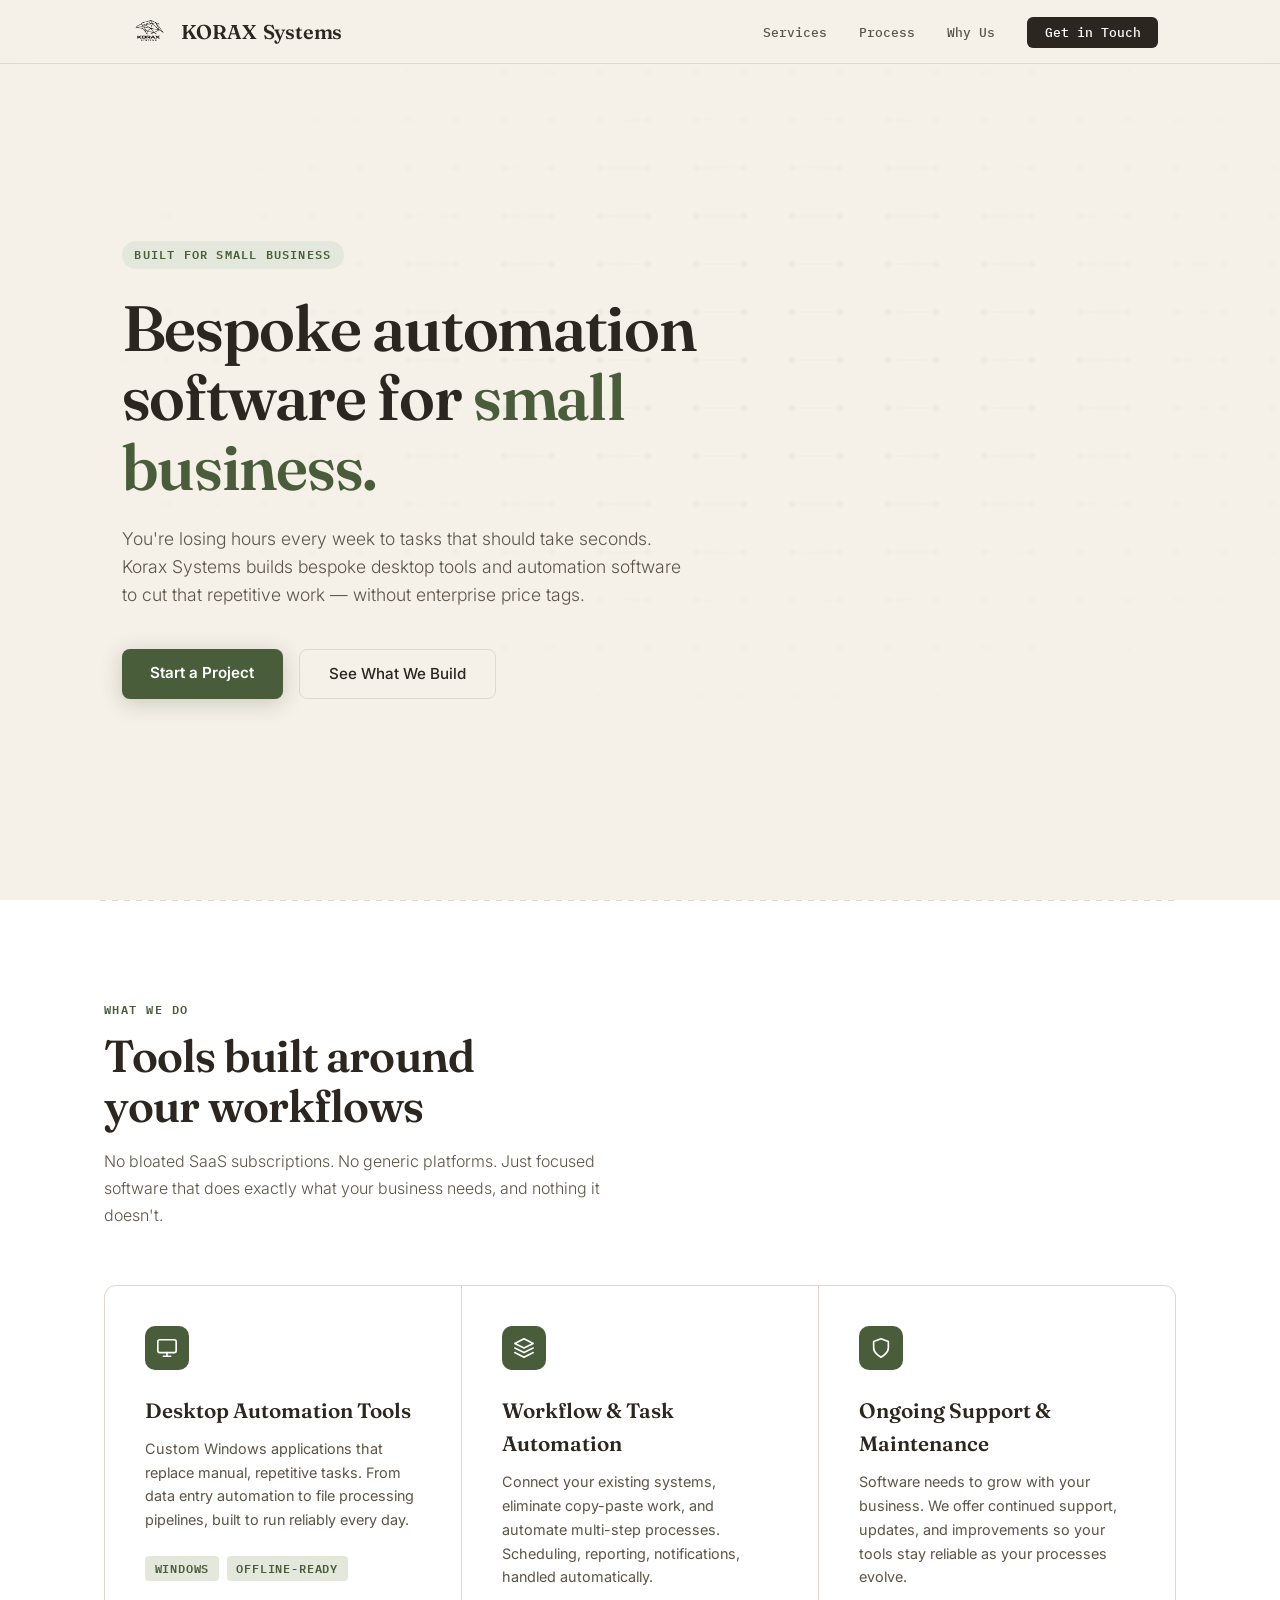
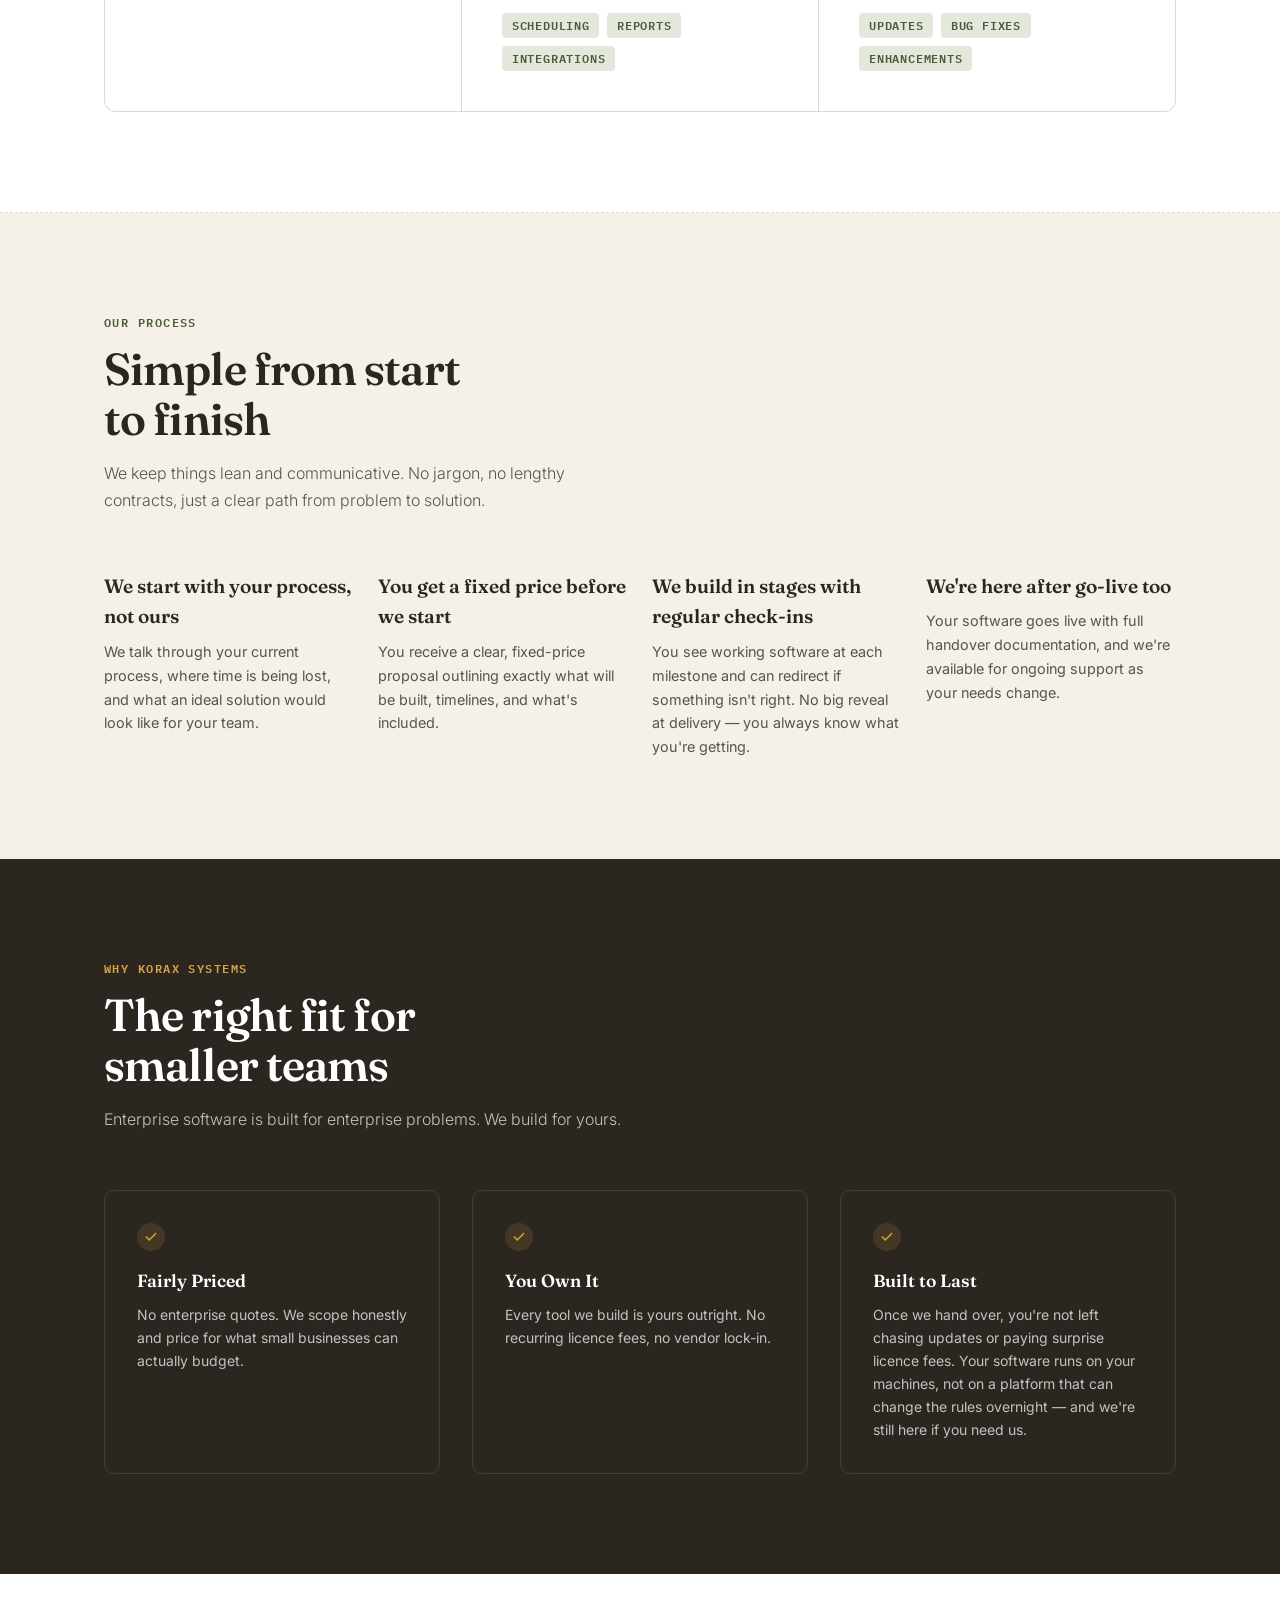
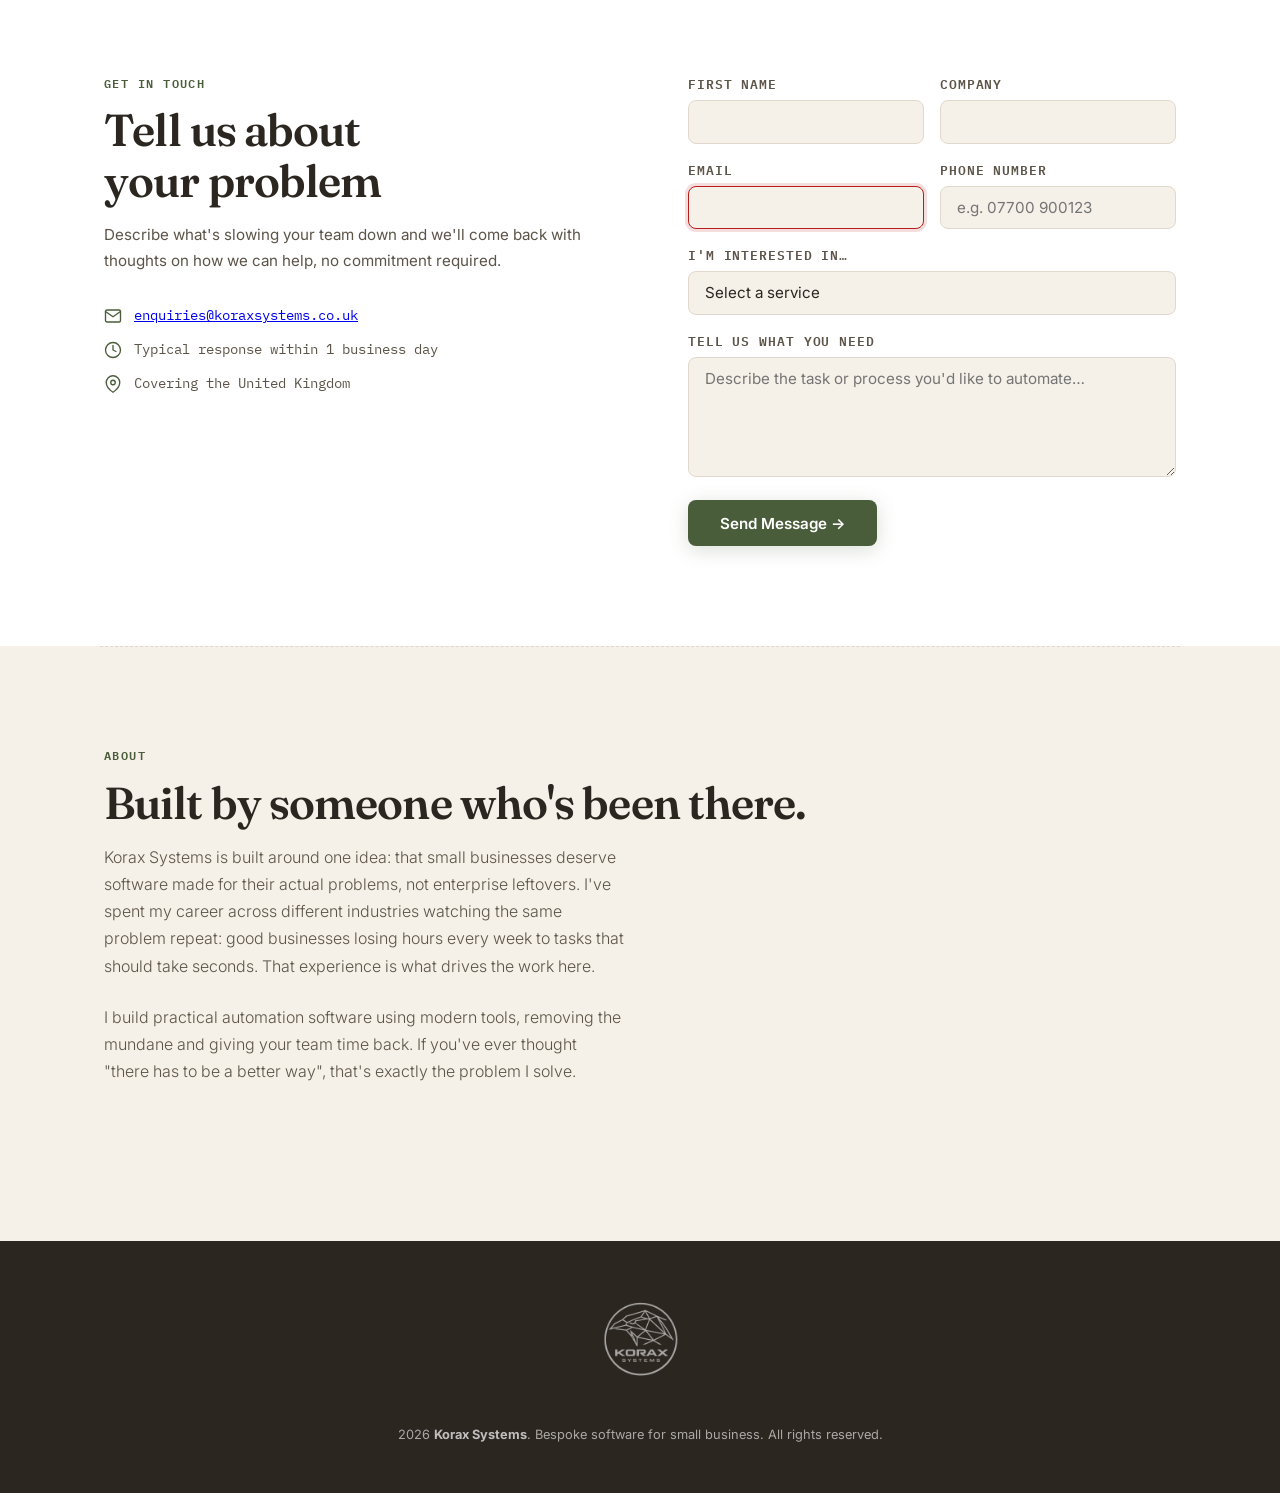
==== commit d1ef71a8: "Enrich JSON-LD with Service catalog and WebPage schema; add llms.txt. Replace flat serviceType with " ====
--- a/index.html
+++ b/index.html
@@ -4,16 +4,16 @@
   <meta charset="UTF-8" />
   <meta name="viewport" content="width=device-width, initial-scale=1.0" />
   <title>Bespoke Automation Software for Small Business | Korax Systems</title>
-  <meta name="description" content="Stop renting bots. Korax Systems builds bespoke automation software for UK small businesses — fixed-price, zero bloat, 100% IP ownership. Get in touch today." />
+  <meta name="description" content="Korax Systems builds bespoke desktop tools and automation software for UK small businesses. Fixed-price, no lock-in, built to last. Get in touch today." />
   <link rel="canonical" href="https://koraxsystems.co.uk/" />
   <meta property="og:type" content="website" />
   <meta property="og:url" content="https://koraxsystems.co.uk/" />
   <meta property="og:title" content="Bespoke Automation Software for Small Business | Korax Systems" />
-  <meta property="og:description" content="Stop renting bots. Bespoke automation for UK small businesses. Fixed-price. Zero bloat. 100% yours forever." />
+  <meta property="og:description" content="Korax Systems builds bespoke desktop tools and automation software for UK small businesses. Fixed-price, no lock-in, built to last." />
   <meta property="og:image" content="https://koraxsystems.co.uk/assets/korax_square_black_transparent.png" />
   <meta name="twitter:card" content="summary" />
   <meta name="twitter:title" content="Bespoke Automation Software for Small Business | Korax Systems" />
-  <meta name="twitter:description" content="Stop renting bots. Bespoke automation for UK small businesses. Fixed-price. Zero bloat. 100% yours forever." />
+  <meta name="twitter:description" content="Korax Systems builds bespoke desktop tools and automation software for UK small businesses. Fixed-price, no lock-in, built to last." />
   <meta name="twitter:image" content="https://koraxsystems.co.uk/assets/korax_square_black_transparent.png" />
   <link rel="preconnect" href="https://fonts.googleapis.com" />
   <link rel="preconnect" href="https://fonts.gstatic.com" crossorigin />
@@ -38,14 +38,72 @@
     "name": "Korax Systems",
     "url": "https://koraxsystems.co.uk",
     "areaServed": "GB",
-    "serviceType": ["Desktop Automation Tools", "Workflow & Task Automation", "Ongoing Support & Maintenance"],
-    "priceRange": "££"
+    "priceRange": "££",
+    "hasOfferCatalog": {
+      "@type": "OfferCatalog",
+      "name": "Korax Systems Services",
+      "itemListElement": [
+        {
+          "@type": "Offer",
+          "itemOffered": {
+            "@type": "Service",
+            "name": "Desktop Automation Tools",
+            "description": "Custom Windows applications that replace manual, repetitive tasks, from data entry automation to file processing pipelines, built to run reliably every day.",
+            "provider": {
+              "@type": "Organization",
+              "name": "Korax Systems",
+              "url": "https://koraxsystems.co.uk"
+            },
+            "areaServed": "GB"
+          }
+        },
+        {
+          "@type": "Offer",
+          "itemOffered": {
+            "@type": "Service",
+            "name": "Workflow & Task Automation",
+            "description": "Connect your existing systems, eliminate copy-paste work, and automate multi-step processes including scheduling, reporting, and notifications.",
+            "provider": {
+              "@type": "Organization",
+              "name": "Korax Systems",
+              "url": "https://koraxsystems.co.uk"
+            },
+            "areaServed": "GB"
+          }
+        },
+        {
+          "@type": "Offer",
+          "itemOffered": {
+            "@type": "Service",
+            "name": "Ongoing Support & Maintenance",
+            "description": "Continued support, updates, and improvements so your tools stay reliable as your business processes evolve.",
+            "provider": {
+              "@type": "Organization",
+              "name": "Korax Systems",
+              "url": "https://koraxsystems.co.uk"
+            },
+            "areaServed": "GB"
+          }
+        }
+      ]
+    }
   },
   {
     "@context": "https://schema.org",
     "@type": "WebSite",
     "name": "Korax Systems",
     "url": "https://koraxsystems.co.uk"
+  },
+  {
+    "@context": "https://schema.org",
+    "@type": "WebPage",
+    "name": "Bespoke Automation Software for Small Business | Korax Systems",
+    "url": "https://koraxsystems.co.uk/",
+    "mainEntity": {
+      "@type": "Organization",
+      "name": "Korax Systems",
+      "url": "https://koraxsystems.co.uk"
+    }
   }
 ]
   </script>
@@ -91,8 +149,8 @@
   <div class="container">
   <div class="hero-inner">
     <div class="hero-label">Built for Small Business</div>
-    <h1>Stop renting bots. Own the software that does your <em>heavy lifting.</em></h1>
-    <p class="hero-sub">Bespoke automation for UK small businesses. Fixed-price. Zero bloat. 100% yours forever.</p>
+    <h1>Bespoke automation software for <em>small business.</em></h1>
+    <p class="hero-sub">You're losing hours every week to tasks that should take seconds. Korax Systems builds bespoke desktop tools and automation software to cut that repetitive work — without enterprise price tags.</p>
     <div class="hero-actions">
       <a href="#contact" class="btn-primary">Start a Project</a>
       <a href="#services" class="btn-ghost">See What We Build</a>
@@ -146,41 +204,6 @@
       </div>
     </div>
   </div>
-  </div>
-</section>
-
-<!-- PRICING -->
-<section class="pricing-section section-divider-top" id="pricing">
-  <div class="container">
-    <div class="reveal">
-      <div class="section-label">Pricing</div>
-      <h2>Transparent Pricing — No Surprises</h2>
-      <p class="section-sub">We quote a single, fixed price upfront. No paid discovery traps. No scope-creep billing. No monthly retainers.</p>
-    </div>
-    <div class="pricing-grid reveal">
-      <article class="pricing-card" data-tier="under-2000">
-        <h3>The Quick Win</h3>
-        <p class="pricing-price">£1,500–£2,500</p>
-        <p class="pricing-meta"><strong>Timeline:</strong> Around 6–8 weeks</p>
-        <p class="pricing-meta"><strong>Best for:</strong> Single, high-volume manual task (data extraction, file processing, copy-paste automation)</p>
-        <p class="pricing-example"><strong>Example:</strong> A distributor spending 8 hours/week manually copying shipping data from emails into Excel. We built a desktop utility to parse emails and auto-populate. Result: 8 hours/week saved, zero errors, paid for itself in 2 weeks.</p>
-      </article>
-      <article class="pricing-card" data-tier="2000-4000 4000-5000">
-        <h3>The Workflow Bridge</h3>
-        <p class="pricing-price">£2,500–£4,000</p>
-        <p class="pricing-meta"><strong>Timeline:</strong> Around 10–14 weeks</p>
-        <p class="pricing-meta"><strong>Best for:</strong> Connecting two systems or automating a multi-step process (data entry + reporting, form processing + database update)</p>
-        <p class="pricing-example"><strong>Example:</strong> A trades company had three separate systems (quotes, invoicing, scheduling) that didn't talk to each other. We built a lightweight connector to sync data between them. Result: Eliminated manual re-entry, saved 12 hours/week, reduced errors by 95%.</p>
-      </article>
-    </div>
-    <div class="pricing-open-ended reveal" data-tier="over-5000">
-      <h3>Beyond £5,000</h3>
-      <p>For larger automation programmes, core system replacements, or multi-department workflows, we discuss your specific requirements on a free consultation call and provide a tailored proposal.</p>
-    </div>
-    <aside class="pricing-guarantee reveal" aria-label="The Korax Guarantee">
-      <h3>The Korax Guarantee</h3>
-      <p>Every project is quoted at a fixed price. No paid discovery traps. No scope-creep billing. No mandatory monthly retainers.</p>
-    </aside>
   </div>
 </section>
 
@@ -290,39 +313,6 @@
         </div>
       </div>
       <div>
-        <label for="manual-task">What manual task is driving you (or your team) crazy right now? <span class="sr-only">(required)</span></label>
-        <input type="text" id="manual-task" name="manual_task" placeholder="e.g., copying data from emails into Excel, processing invoices, etc." required />
-      </div>
-      <div>
-        <label for="hours-wasted">How many hours per week does your team waste on this? <span class="sr-only">(required)</span></label>
-        <input type="number" id="hours-wasted" name="hours_wasted" min="1" max="40" placeholder="e.g., 5" required />
-      </div>
-      <fieldset class="budget-fieldset">
-        <legend>Do you have a budget allocated for this project? <span class="sr-only">(required)</span></legend>
-        <div class="budget-options">
-          <label class="budget-option">
-            <input type="radio" name="budget" value="under-2000" required />
-            <span>Under £2,000 (Quick fixes)</span>
-          </label>
-          <label class="budget-option">
-            <input type="radio" name="budget" value="2000-4000" />
-            <span>£2,000–£4,000 (Multi-step workflows)</span>
-          </label>
-          <label class="budget-option">
-            <input type="radio" name="budget" value="4000-5000" />
-            <span>£4,000–£5,000 (Core utilities)</span>
-          </label>
-          <label class="budget-option">
-            <input type="radio" name="budget" value="over-5000" />
-            <span>More than £5,000 (Custom scope)</span>
-          </label>
-          <label class="budget-option">
-            <input type="radio" name="budget" value="not-sure" />
-            <span>Not sure yet</span>
-          </label>
-        </div>
-      </fieldset>
-      <div>
         <label for="service">I'm interested in…</label>
         <select id="service" name="service">
           <option value="">Select a service</option>
@@ -342,88 +332,13 @@
   </div>
 </section>
 
-<!-- FAQ -->
-<section class="faq-section section-divider-top" id="faq">
-  <div class="container">
-    <div class="reveal">
-      <div class="section-label">FAQ</div>
-      <h2>Common Questions</h2>
-    </div>
-    <div class="faq-list reveal">
-      <div class="faq-item">
-        <button type="button" class="faq-summary" aria-expanded="false">How much does custom software cost?</button>
-        <div class="faq-answer" hidden>
-          <p>Our standard automation projects range from £1,500 to £5,000, quoted at a single fixed price upfront. For larger or more complex projects, we discuss your needs on a free consultation call and provide a tailored proposal. No surprises, no scope-creep.</p>
-        </div>
-      </div>
-      <div class="faq-item">
-        <button type="button" class="faq-summary" aria-expanded="false">Do I have to pay a monthly subscription?</button>
-        <div class="faq-answer" hidden>
-          <p>No. Unlike SaaS platforms or RPA agencies, you buy the software and you own it. There are no mandatory monthly fees to keep your software running.</p>
-        </div>
-      </div>
-      <div class="faq-item">
-        <button type="button" class="faq-summary" aria-expanded="false">Who owns the code?</button>
-        <div class="faq-answer" hidden>
-          <p>You do. Upon final payment, 100% of the Intellectual Property (IP) and source code is transferred to your business.</p>
-        </div>
-      </div>
-      <div class="faq-item">
-        <button type="button" class="faq-summary" aria-expanded="false">How long does a project take?</button>
-        <div class="faq-answer" hidden>
-          <p>Timelines depend on complexity. Simple automations typically take 6–8 weeks. Multi-step workflows usually take 10–14 weeks. We discuss specifics on your free consultation call and build in buffer time to ensure quality.</p>
-        </div>
-      </div>
-      <div class="faq-item">
-        <button type="button" class="faq-summary" aria-expanded="false">Can you integrate with our existing tools (Xero, Excel, etc.)?</button>
-        <div class="faq-answer" hidden>
-          <p>Yes. If your current software has an API or can export data, we can build a bridge to automate it.</p>
-        </div>
-      </div>
-      <div class="faq-item">
-        <button type="button" class="faq-summary" aria-expanded="false">What if it breaks or needs an update?</button>
-        <div class="faq-answer" hidden>
-          <p>Because we build standalone, offline-ready software, it rarely breaks. However, if you need new features or OS updates in the future, we offer simple, fixed-price update packages.</p>
-        </div>
-      </div>
-      <div class="faq-item">
-        <button type="button" class="faq-summary" aria-expanded="false">Do you offshore the coding?</button>
-        <div class="faq-answer" hidden>
-          <p>Never. Korax Systems is an independent, UK-based business. The person you speak to on the consultation is the developer writing your code.</p>
-        </div>
-      </div>
-      <div class="faq-item">
-        <button type="button" class="faq-summary" aria-expanded="false">Will this run on the cloud or on our own machines?</button>
-        <div class="faq-answer" hidden>
-          <p>We prefer building "built to last" local applications that run directly on your hardware. It's faster, more secure, and prevents you from being locked into expensive cloud-hosting fees.</p>
-        </div>
-      </div>
-      <div class="faq-item">
-        <button type="button" class="faq-summary" aria-expanded="false">We don't have a technical team. Is that a problem?</button>
-        <div class="faq-answer" hidden>
-          <p>Not at all. We build software specifically for non-technical teams. If you can click a button, you can use our automation.</p>
-        </div>
-      </div>
-      <div class="faq-item">
-        <button type="button" class="faq-summary" aria-expanded="false">Do we need a paid 'discovery phase' before getting a quote?</button>
-        <div class="faq-answer" hidden>
-          <p>No. We will discuss your problem on a free call, determine if we are the right fit, and provide a fixed-price proposal.</p>
-        </div>
-      </div>
-    </div>
-  </div>
-</section>
-
 <!-- ABOUT -->
 <section class="about section-divider-top" id="about">
   <div class="container">
     <p class="section-label reveal">About</p>
-    <h2 class="reveal">Built around one principle.</h2>
-    <p class="section-sub reveal">Korax Systems was built around one principle: small businesses deserve software made for their actual problems, not enterprise leftovers.</p>
-    <p class="section-sub reveal">The founder has spent his career across different industries watching the same pattern repeat: good businesses losing hours every week to tasks that should take seconds. That experience is what drives the work here.</p>
-    <p class="section-sub reveal">Korax specialises in lean, focused automation: data processing, workflow integration, desktop utilities, and internal tools. No bloated features. No unnecessary complexity. Just software built to solve your specific bottleneck.</p>
-    <p class="section-sub reveal">When you work with Korax Systems, you get direct access to the architect building your solution. Project scope is kept focused and honest — if a problem falls outside Korax's wheelhouse, that's discussed upfront, not discovered mid-project.</p>
-    <p class="section-sub reveal">Korax maintains active support for all deployed systems. You own 100% of the code. If you need updates or enhancements within scope, Korax is here to help — but you're never locked in or dependent on the business to keep your software running.</p>
+    <h2 class="reveal">Built by someone who's been there.</h2>
+    <p class="section-sub reveal">Korax Systems is built around one idea: that small businesses deserve software made for their actual problems, not enterprise leftovers. I've spent my career across different industries watching the same problem repeat: good businesses losing hours every week to tasks that should take seconds. That experience is what drives the work here.</p>
+    <p class="section-sub reveal">I build practical automation software using modern tools, removing the mundane and giving your team time back. If you've ever thought "there has to be a better way", that's exactly the problem I solve.</p>
   </div>
 </section>
 
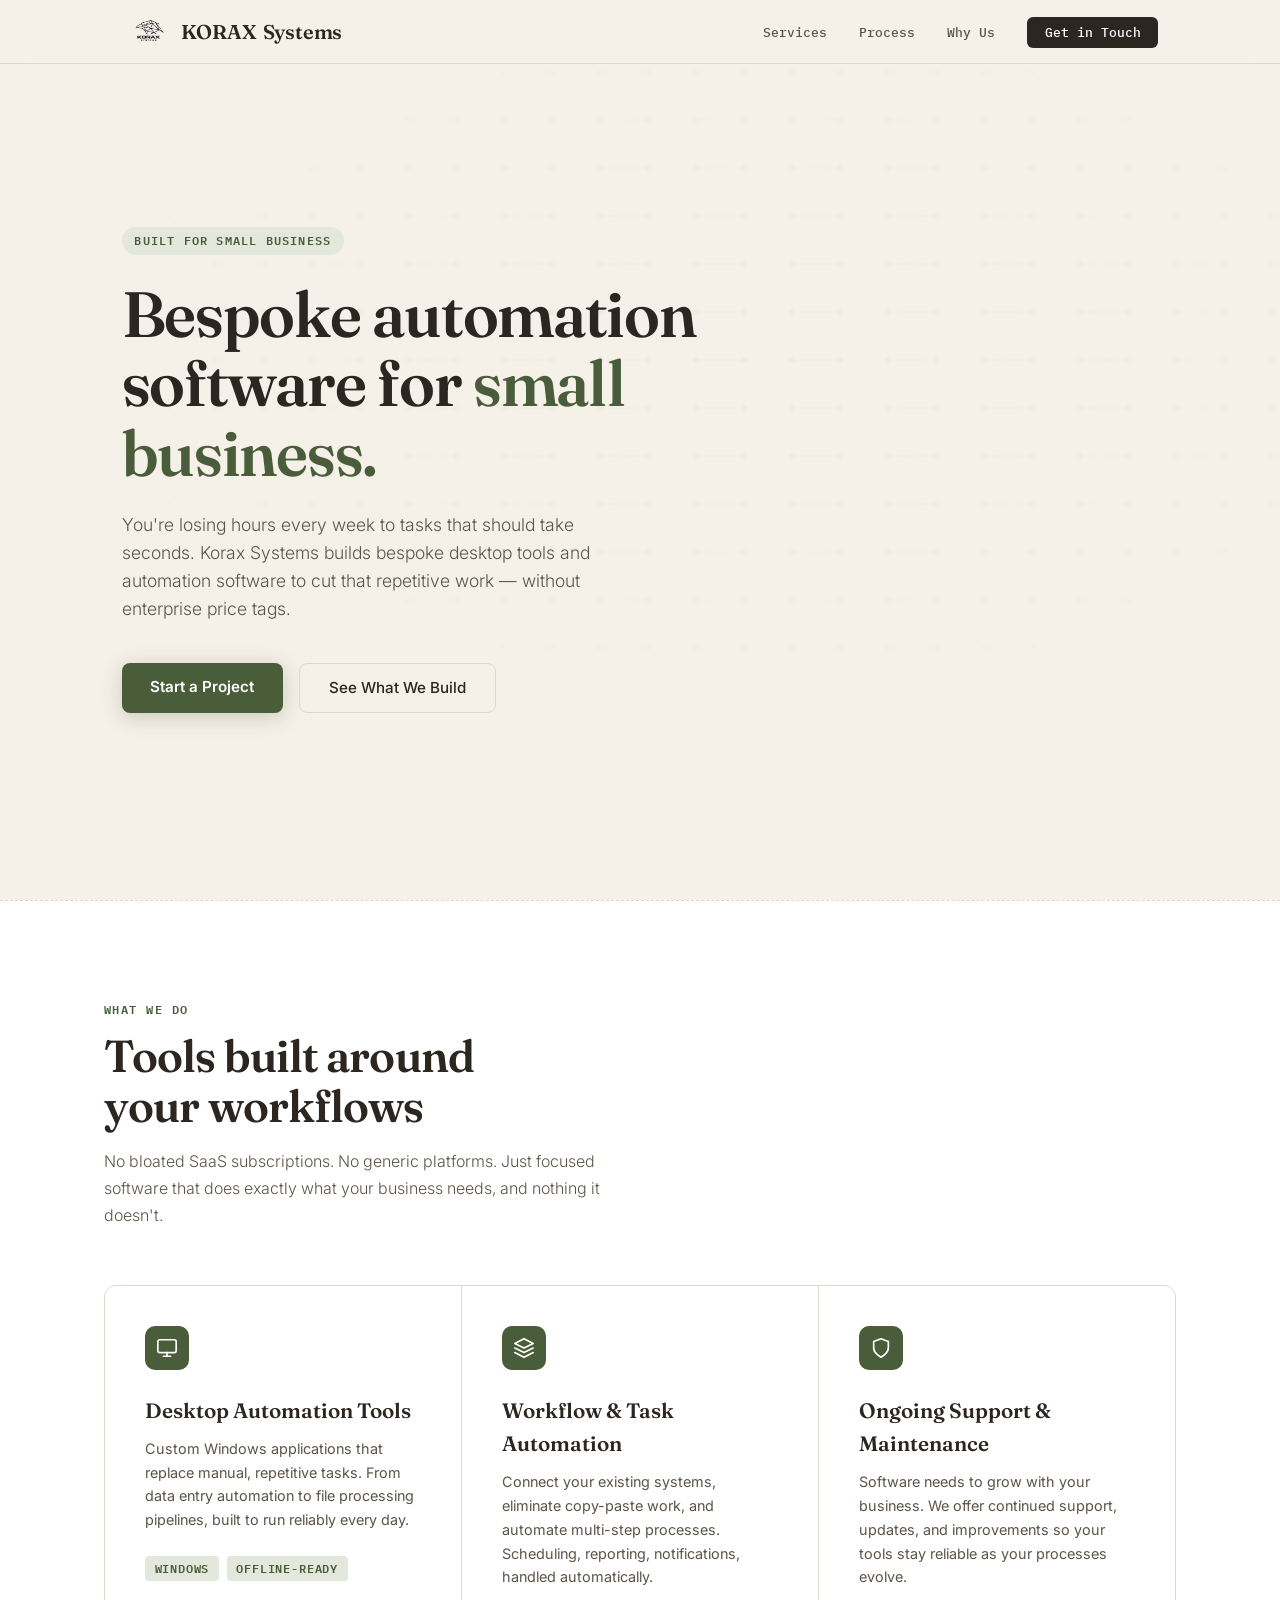
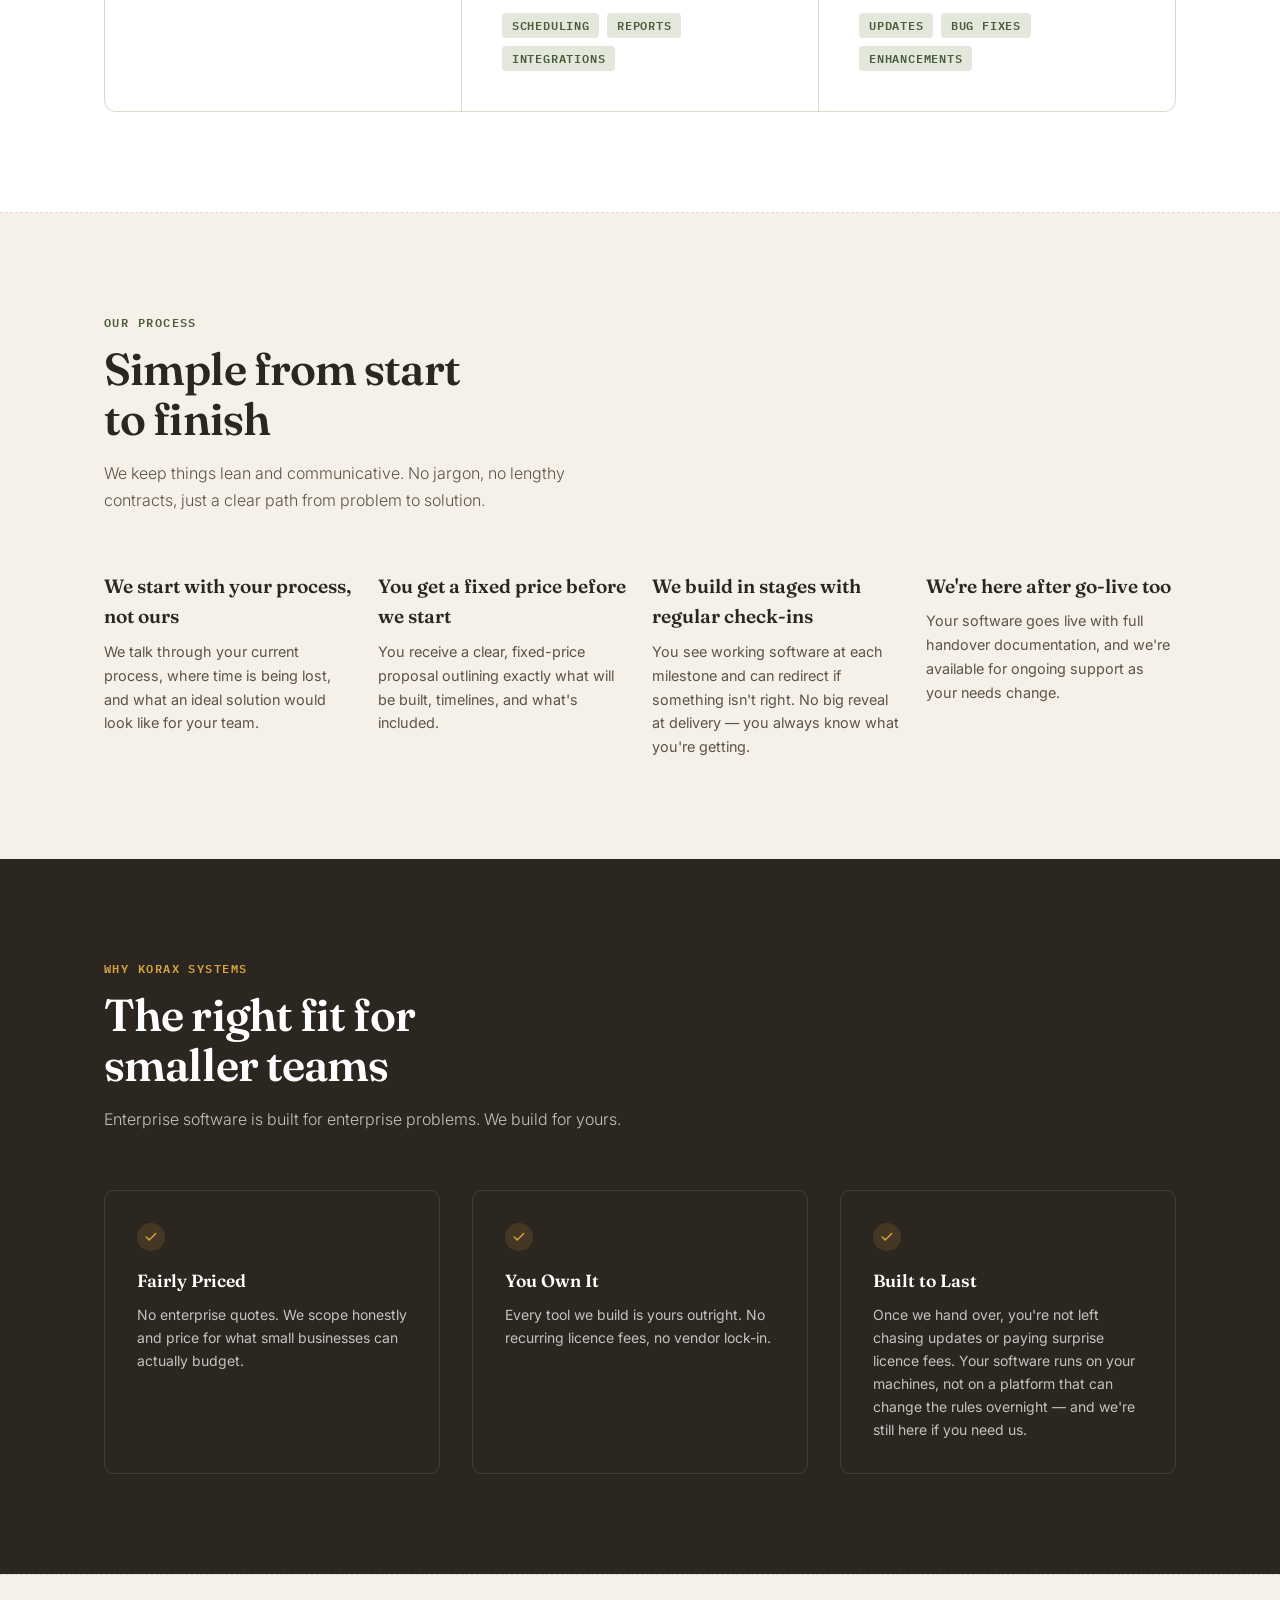
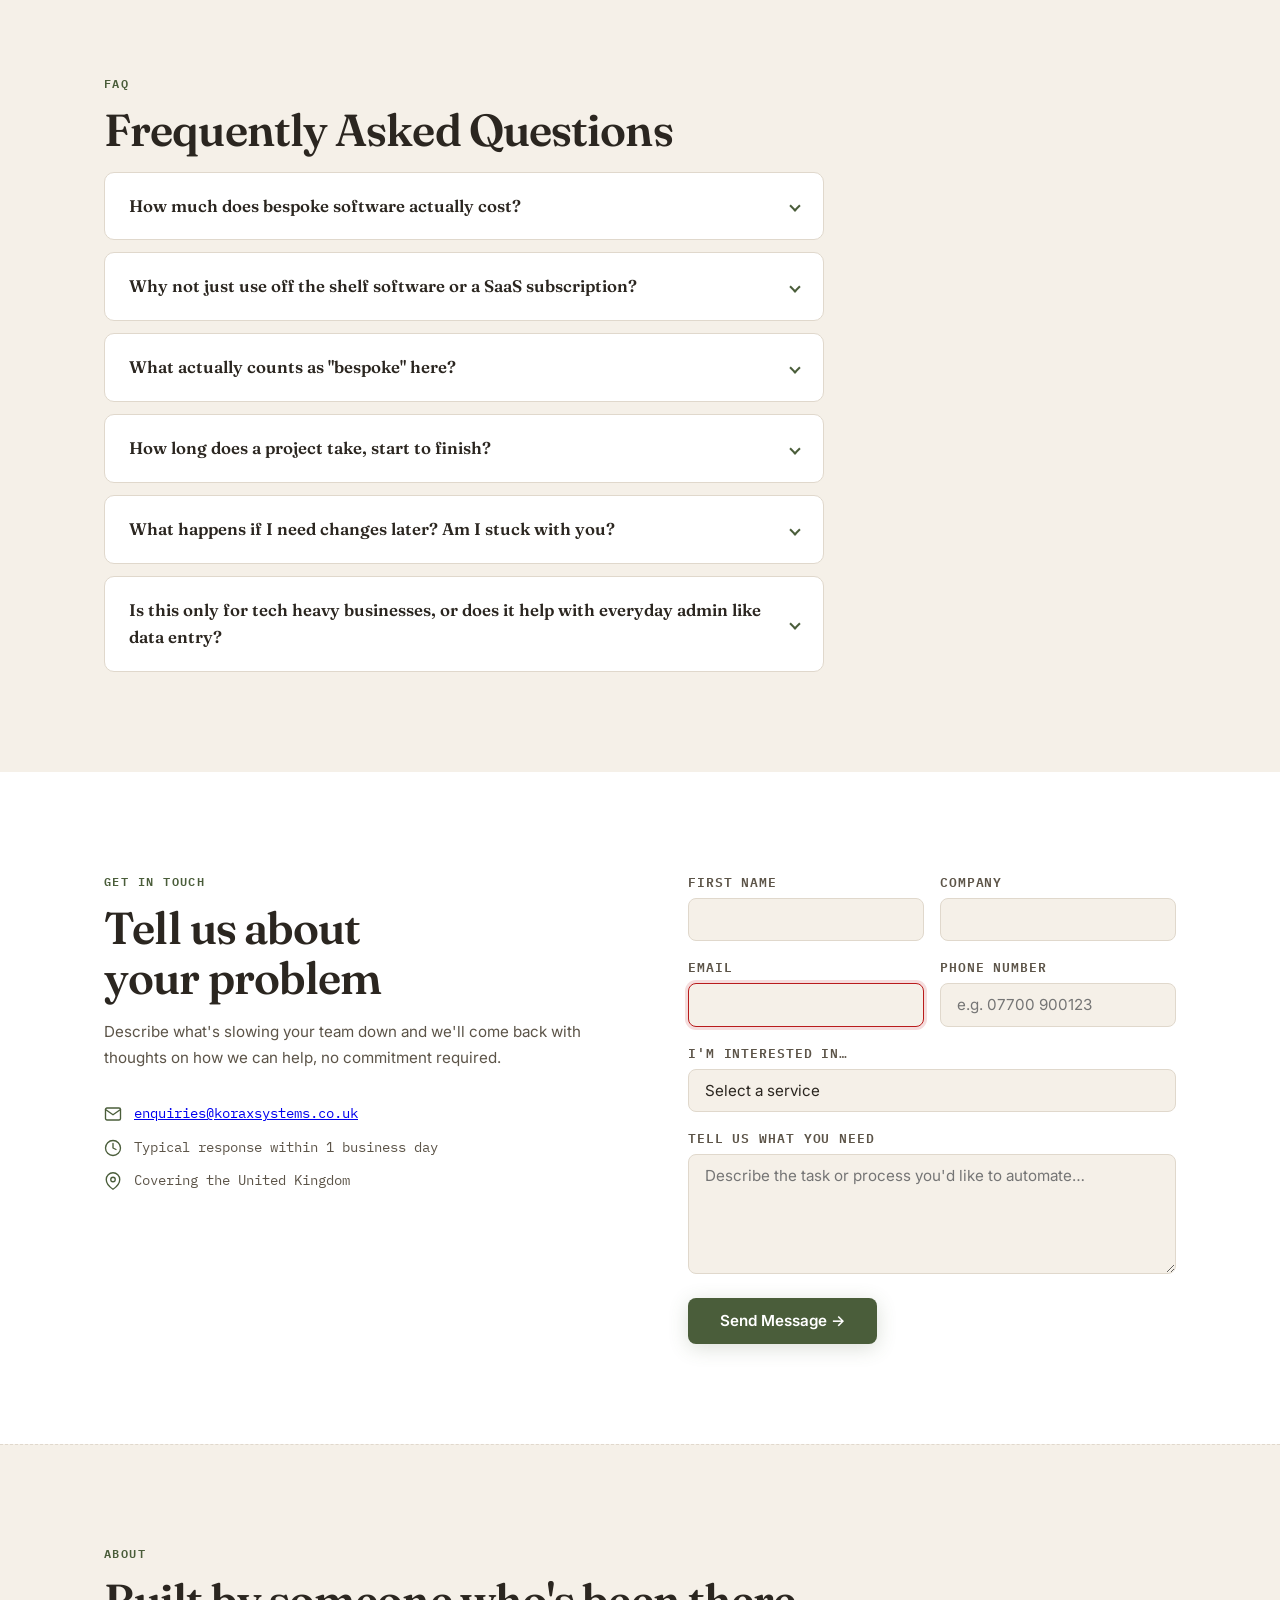
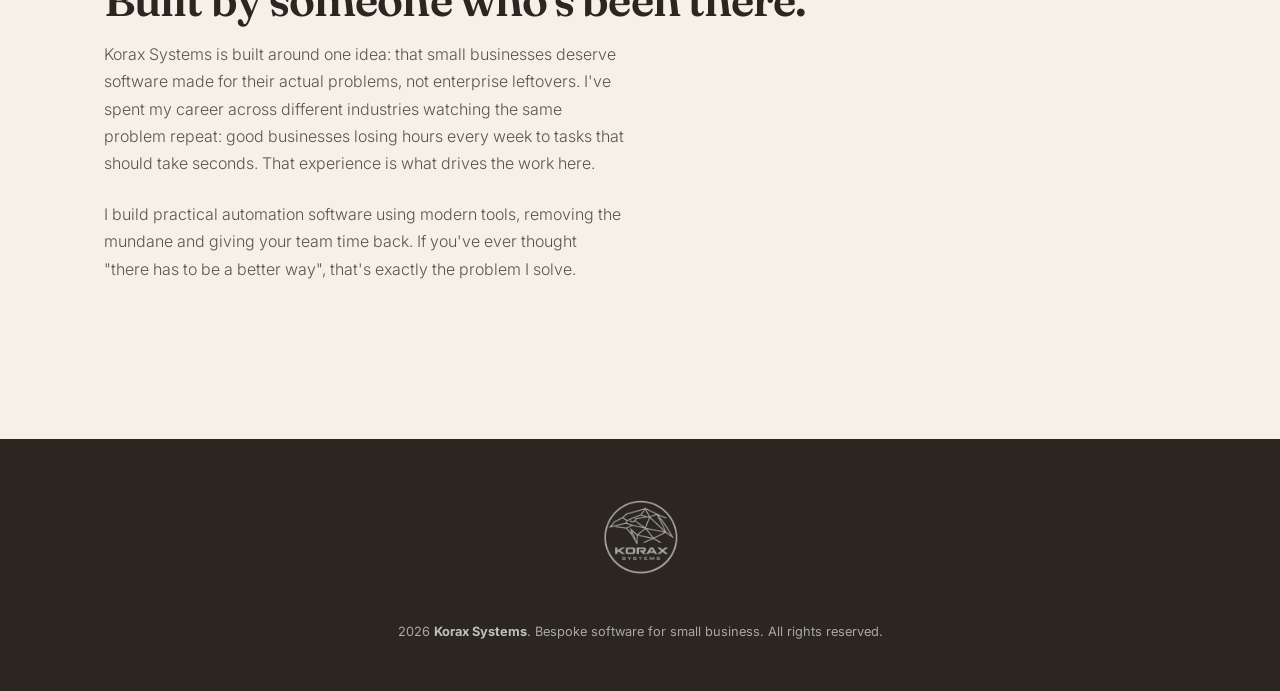
==== commit 5fbc2ea8: "Add native FAQ section with FAQPage schema between Why Us and Contact. Replace JS accordion with det" ====
--- a/index.html
+++ b/index.html
@@ -107,6 +107,62 @@
   }
 ]
   </script>
+  <script type="application/ld+json">
+{
+  "@context": "https://schema.org",
+  "@type": "FAQPage",
+  "mainEntity": [
+    {
+      "@type": "Question",
+      "name": "How much does bespoke software actually cost?",
+      "acceptedAnswer": {
+        "@type": "Answer",
+        "text": "Most projects start from £1,200, and we agree a fixed price before any work begins, so you won't get hit with surprise bills further down the line."
+      }
+    },
+    {
+      "@type": "Question",
+      "name": "Why not just use off the shelf software or a SaaS subscription?",
+      "acceptedAnswer": {
+        "@type": "Answer",
+        "text": "Off the shelf tools make your business bend to fit their process. We build the other way round, so the software fits how you already work."
+      }
+    },
+    {
+      "@type": "Question",
+      "name": "What actually counts as \"bespoke\" here?",
+      "acceptedAnswer": {
+        "@type": "Answer",
+        "text": "It means software built around your specific processes, rather than a generic template or plugin with your logo stuck on it."
+      }
+    },
+    {
+      "@type": "Question",
+      "name": "How long does a project take, start to finish?",
+      "acceptedAnswer": {
+        "@type": "Answer",
+        "text": "A simple project usually takes 2 to 4 weeks, and larger ones run 3 to 4 months depending on scope. We work in stages so you're seeing working software early on, not waiting months for a big reveal."
+      }
+    },
+    {
+      "@type": "Question",
+      "name": "What happens if I need changes later? Am I stuck with you?",
+      "acceptedAnswer": {
+        "@type": "Answer",
+        "text": "No. You own the software outright, and any support or maintenance afterwards is entirely optional, never a condition of the deal."
+      }
+    },
+    {
+      "@type": "Question",
+      "name": "Is this only for tech heavy businesses, or does it help with everyday admin like data entry?",
+      "acceptedAnswer": {
+        "@type": "Answer",
+        "text": "Most of our work is exactly that: taking the repetitive admin that's eating up your team's time and automating it away."
+      }
+    }
+  ]
+}
+  </script>
   <!-- Google tag (gtag.js) -->
   <script async src="https://www.googletagmanager.com/gtag/js?id=G-VLLV9VKGM9"></script>
   <script>
@@ -268,6 +324,42 @@
   </div>
 </section>
 
+<!-- FAQ -->
+<section class="faq section-divider-top" id="faq">
+  <div class="container">
+    <div class="reveal">
+      <div class="section-label">FAQ</div>
+      <h2>Frequently Asked Questions</h2>
+    </div>
+    <div class="faq-list">
+      <details class="faq-item reveal">
+        <summary>How much does bespoke software actually cost?</summary>
+        <p>Most projects start from £1,200, and we agree a fixed price before any work begins, so you won't get hit with surprise bills further down the line.</p>
+      </details>
+      <details class="faq-item reveal">
+        <summary>Why not just use off the shelf software or a SaaS subscription?</summary>
+        <p>Off the shelf tools make your business bend to fit their process. We build the other way round, so the software fits how you already work.</p>
+      </details>
+      <details class="faq-item reveal">
+        <summary>What actually counts as "bespoke" here?</summary>
+        <p>It means software built around your specific processes, rather than a generic template or plugin with your logo stuck on it.</p>
+      </details>
+      <details class="faq-item reveal">
+        <summary>How long does a project take, start to finish?</summary>
+        <p>A simple project usually takes 2 to 4 weeks, and larger ones run 3 to 4 months depending on scope. We work in stages so you're seeing working software early on, not waiting months for a big reveal.</p>
+      </details>
+      <details class="faq-item reveal">
+        <summary>What happens if I need changes later? Am I stuck with you?</summary>
+        <p>No. You own the software outright, and any support or maintenance afterwards is entirely optional, never a condition of the deal.</p>
+      </details>
+      <details class="faq-item reveal">
+        <summary>Is this only for tech heavy businesses, or does it help with everyday admin like data entry?</summary>
+        <p>Most of our work is exactly that: taking the repetitive admin that's eating up your team's time and automating it away.</p>
+      </details>
+    </div>
+  </div>
+</section>
+
 <!-- CONTACT -->
 <section class="contact" id="contact">
   <div class="container">
--- a/css/styles.css
+++ b/css/styles.css
@@ -152,7 +152,7 @@
     }
     .hero-inner {
       position: relative;
-      max-width: 720px;
+      max-width: 680px;
     }
     .hero-label {
       display: inline-flex;
@@ -190,7 +190,7 @@
       font-size: 1.1rem;
       font-weight: 300;
       color: var(--ink-mid);
-      max-width: 560px;
+      max-width: 500px;
       margin-bottom: 2.5rem;
       opacity: 0;
       animation: fadeUp 0.6s 0.35s forwards;
@@ -268,30 +268,21 @@
     /* ── SECTION DIVIDER (pipeline motif) ── */
     .section-divider-top {
       position: relative;
-      --divider-width: min(100%, 1200px);
-      --divider-inset: calc((100% - var(--divider-width)) / 2);
-      --divider-edge: calc(var(--divider-inset) + var(--divider-width) * 0.05);
     }
     .section-divider-top::before {
       content: '';
       position: absolute;
       top: 0;
-      left: var(--divider-edge);
-      right: var(--divider-edge);
+      left: 0;
+      right: 0;
       border-top: 1px dashed var(--rule);
     }
-    /* Hero→services: light-on-light seam — border-top on 0-height pseudo vanishes; draw dashed line via background */
+    /* Hero→services: light-on-light seam — 1px box + z-index keeps dash visible */
     .services.section-divider-top::before {
       top: 0;
       height: 1px;
-      border-top: none;
-      background: repeating-linear-gradient(
-        90deg,
-        var(--rule) 0,
-        var(--rule) 6px,
-        transparent 6px,
-        transparent 12px
-      );
+      border-top: 1px dashed var(--rule);
+      background: none;
       z-index: 1;
     }
     /* ── SERVICES ── */
@@ -351,101 +342,6 @@
       background: var(--accent-soft);
       padding: 0.2rem 0.6rem;
       border-radius: 4px;
-    }
-
-    /* ── PRICING ── */
-    .pricing-section {
-      background: var(--bg);
-      border-bottom: 1px dashed var(--rule);
-    }
-    .pricing-grid {
-      display: grid;
-      grid-template-columns: 1fr;
-      gap: 1.5rem;
-      margin-bottom: 2.5rem;
-    }
-    @media (min-width: 1200px) {
-      .pricing-grid { grid-template-columns: repeat(2, 1fr); }
-    }
-    .pricing-card {
-      background: var(--bg-alt);
-      border: 1.5px solid var(--rule);
-      border-radius: 12px;
-      padding: 2rem;
-      transition: border-color 0.25s, box-shadow 0.25s, background 0.25s;
-    }
-    .pricing-card:hover {
-      border-color: var(--accent);
-      box-shadow: 0 8px 28px rgba(74, 93, 58, 0.08);
-    }
-    .pricing-card--highlight {
-      border-color: var(--accent);
-      background: var(--accent-soft);
-      box-shadow: 0 8px 28px rgba(74, 93, 58, 0.12);
-    }
-    .pricing-card h3 {
-      font-size: 1.35rem;
-      color: var(--ink);
-      margin-bottom: 0.75rem;
-    }
-    .pricing-price {
-      font-family: var(--serif);
-      font-size: 1.5rem;
-      font-weight: 600;
-      color: var(--accent);
-      margin-bottom: 1rem;
-    }
-    .pricing-meta,
-    .pricing-example {
-      font-size: 0.9rem;
-      color: var(--ink-mid);
-      line-height: 1.65;
-      margin-bottom: 0.75rem;
-    }
-    .pricing-example {
-      margin-bottom: 0;
-      padding-top: 0.75rem;
-      border-top: 1px dashed var(--rule);
-    }
-    .pricing-open-ended {
-      margin-bottom: 2rem;
-      padding: 1.75rem 2rem;
-      background: var(--bg-alt);
-      border: 1.5px solid var(--rule);
-      border-radius: 12px;
-      transition: border-color 0.25s, background 0.25s;
-    }
-    .pricing-open-ended--highlight {
-      border-color: var(--accent);
-      background: var(--accent-soft);
-    }
-    .pricing-open-ended h3 {
-      font-size: 1.2rem;
-      color: var(--ink);
-      margin-bottom: 0.5rem;
-    }
-    .pricing-open-ended p {
-      font-size: 0.95rem;
-      color: var(--ink-mid);
-      line-height: 1.65;
-      margin-bottom: 0;
-    }
-    .pricing-guarantee {
-      padding: 1.75rem 2rem;
-      background: var(--accent-soft);
-      border-left: 4px solid var(--accent);
-      border-radius: 0 12px 12px 0;
-    }
-    .pricing-guarantee h3 {
-      font-size: 1.15rem;
-      color: var(--ink);
-      margin-bottom: 0.5rem;
-    }
-    .pricing-guarantee p {
-      font-size: 0.95rem;
-      color: var(--ink-mid);
-      line-height: 1.65;
-      margin-bottom: 0;
     }
 
     /* ── HOW IT WORKS (pipeline connector) ── */
@@ -520,6 +416,64 @@
     }
     .check svg { width: 14px; height: 14px; stroke: var(--highlight); fill: none; stroke-width: 2.5; stroke-linecap: round; stroke-linejoin: round; }
 
+    /* ── FAQ ── */
+    .faq { background: var(--bg); }
+    .faq-list {
+      display: flex;
+      flex-direction: column;
+      gap: 0.75rem;
+      max-width: 720px;
+    }
+    .faq-item {
+      border: 1px solid var(--rule);
+      border-radius: 10px;
+      background: var(--bg-alt);
+      overflow: hidden;
+    }
+    .faq-item summary {
+      display: flex;
+      align-items: center;
+      justify-content: space-between;
+      gap: 1rem;
+      padding: 1.25rem 1.5rem;
+      min-height: 44px;
+      font-family: var(--serif);
+      font-weight: 600;
+      font-size: 1.05rem;
+      color: var(--ink);
+      cursor: pointer;
+      list-style: none;
+    }
+    .faq-item summary::-webkit-details-marker { display: none; }
+    .faq-item summary::marker { content: ''; }
+    .faq-item summary::after {
+      content: '';
+      flex-shrink: 0;
+      width: 0.5rem;
+      height: 0.5rem;
+      border-right: 2px solid var(--accent);
+      border-bottom: 2px solid var(--accent);
+      transform: rotate(45deg);
+    }
+    .faq-item[open] summary::after {
+      transform: rotate(-135deg);
+    }
+    @media (prefers-reduced-motion: no-preference) {
+      .faq-item summary::after {
+        transition: transform 0.25s ease;
+      }
+    }
+    .faq-item summary:focus-visible {
+      outline: 3px solid var(--accent);
+      outline-offset: -3px;
+    }
+    .faq-item p {
+      padding: 0 1.5rem 1.25rem;
+      font-size: 0.95rem;
+      color: var(--ink-mid);
+      line-height: 1.7;
+    }
+
     /* ── CONTACT ── */
     .contact { background: var(--bg-alt); }
     .contact-inner {
@@ -604,122 +558,6 @@
     }
     .info-row svg { width: 18px; height: 18px; stroke: var(--accent); fill: none; stroke-width: 1.8; flex-shrink: 0; stroke-linecap: round; stroke-linejoin: round; }
 
-    .budget-fieldset {
-      border: none;
-      padding: 0;
-      margin: 0;
-    }
-    .budget-fieldset legend {
-      font-family: var(--mono);
-      font-size: 0.8rem;
-      font-weight: 600;
-      color: var(--ink-mid);
-      text-transform: uppercase;
-      letter-spacing: 0.07em;
-      margin-bottom: 0.5rem;
-    }
-    .budget-options {
-      display: flex;
-      flex-direction: column;
-      gap: 0.5rem;
-    }
-    .budget-option {
-      display: flex;
-      align-items: center;
-      gap: 0.65rem;
-      font-size: 0.9rem;
-      color: var(--ink);
-      cursor: pointer;
-      min-height: 44px;
-      padding: 0.35rem 0;
-    }
-    .budget-option input[type="radio"] {
-      width: 1.125rem;
-      height: 1.125rem;
-      flex-shrink: 0;
-      accent-color: var(--accent);
-      cursor: pointer;
-    }
-    .budget-option:focus-within span {
-      color: var(--accent);
-    }
-
-    /* ── FAQ ── */
-    .faq-section {
-      background: var(--bg);
-      border-bottom: 1px dashed var(--rule);
-    }
-    .faq-list {
-      display: flex;
-      flex-direction: column;
-      gap: 0;
-      border: 1.5px solid var(--rule);
-      border-radius: 12px;
-      overflow: hidden;
-      background: var(--bg-alt);
-    }
-    .faq-item {
-      border-bottom: 1px solid var(--rule);
-    }
-    .faq-item:last-child { border-bottom: none; }
-    .faq-summary {
-      display: flex;
-      align-items: center;
-      justify-content: space-between;
-      width: 100%;
-      min-height: 44px;
-      padding: 1.1rem 1.25rem;
-      font-family: var(--serif);
-      font-size: 1.05rem;
-      font-weight: 600;
-      color: var(--ink);
-      text-align: left;
-      background: none;
-      border: none;
-      cursor: pointer;
-      transition: color 0.2s, background 0.2s;
-    }
-    .faq-summary::after {
-      content: '+';
-      font-family: var(--mono);
-      font-size: 1.25rem;
-      font-weight: 500;
-      color: var(--accent);
-      flex-shrink: 0;
-      margin-left: 1rem;
-      transition: transform 0.2s;
-    }
-    .faq-item.active .faq-summary::after {
-      content: '−';
-    }
-    .faq-summary:hover,
-    .faq-summary:focus-visible {
-      background: var(--accent-soft);
-      outline: none;
-    }
-    .faq-summary:focus-visible {
-      box-shadow: inset 0 0 0 3px rgba(74, 93, 58, 0.25);
-    }
-    .faq-answer {
-      max-height: 0;
-      overflow: hidden;
-      transition: max-height 0.2s ease-in-out;
-    }
-    .faq-answer p {
-      padding: 0 1.25rem 1.25rem;
-      font-size: 0.95rem;
-      color: var(--ink-mid);
-      line-height: 1.7;
-      margin: 0;
-    }
-    @media (max-width: 500px) {
-      .faq-summary {
-        font-size: 0.95rem;
-        padding: 1rem;
-      }
-      .faq-answer p { padding: 0 1rem 1rem; }
-    }
-
     /* ── FOOTER ── */
     footer {
       background: var(--ink);
@@ -771,10 +609,6 @@
       .reveal.visible {
         opacity: 1;
         transform: none;
-        transition: none;
-      }
-
-      .faq-answer {
         transition: none;
       }
     }
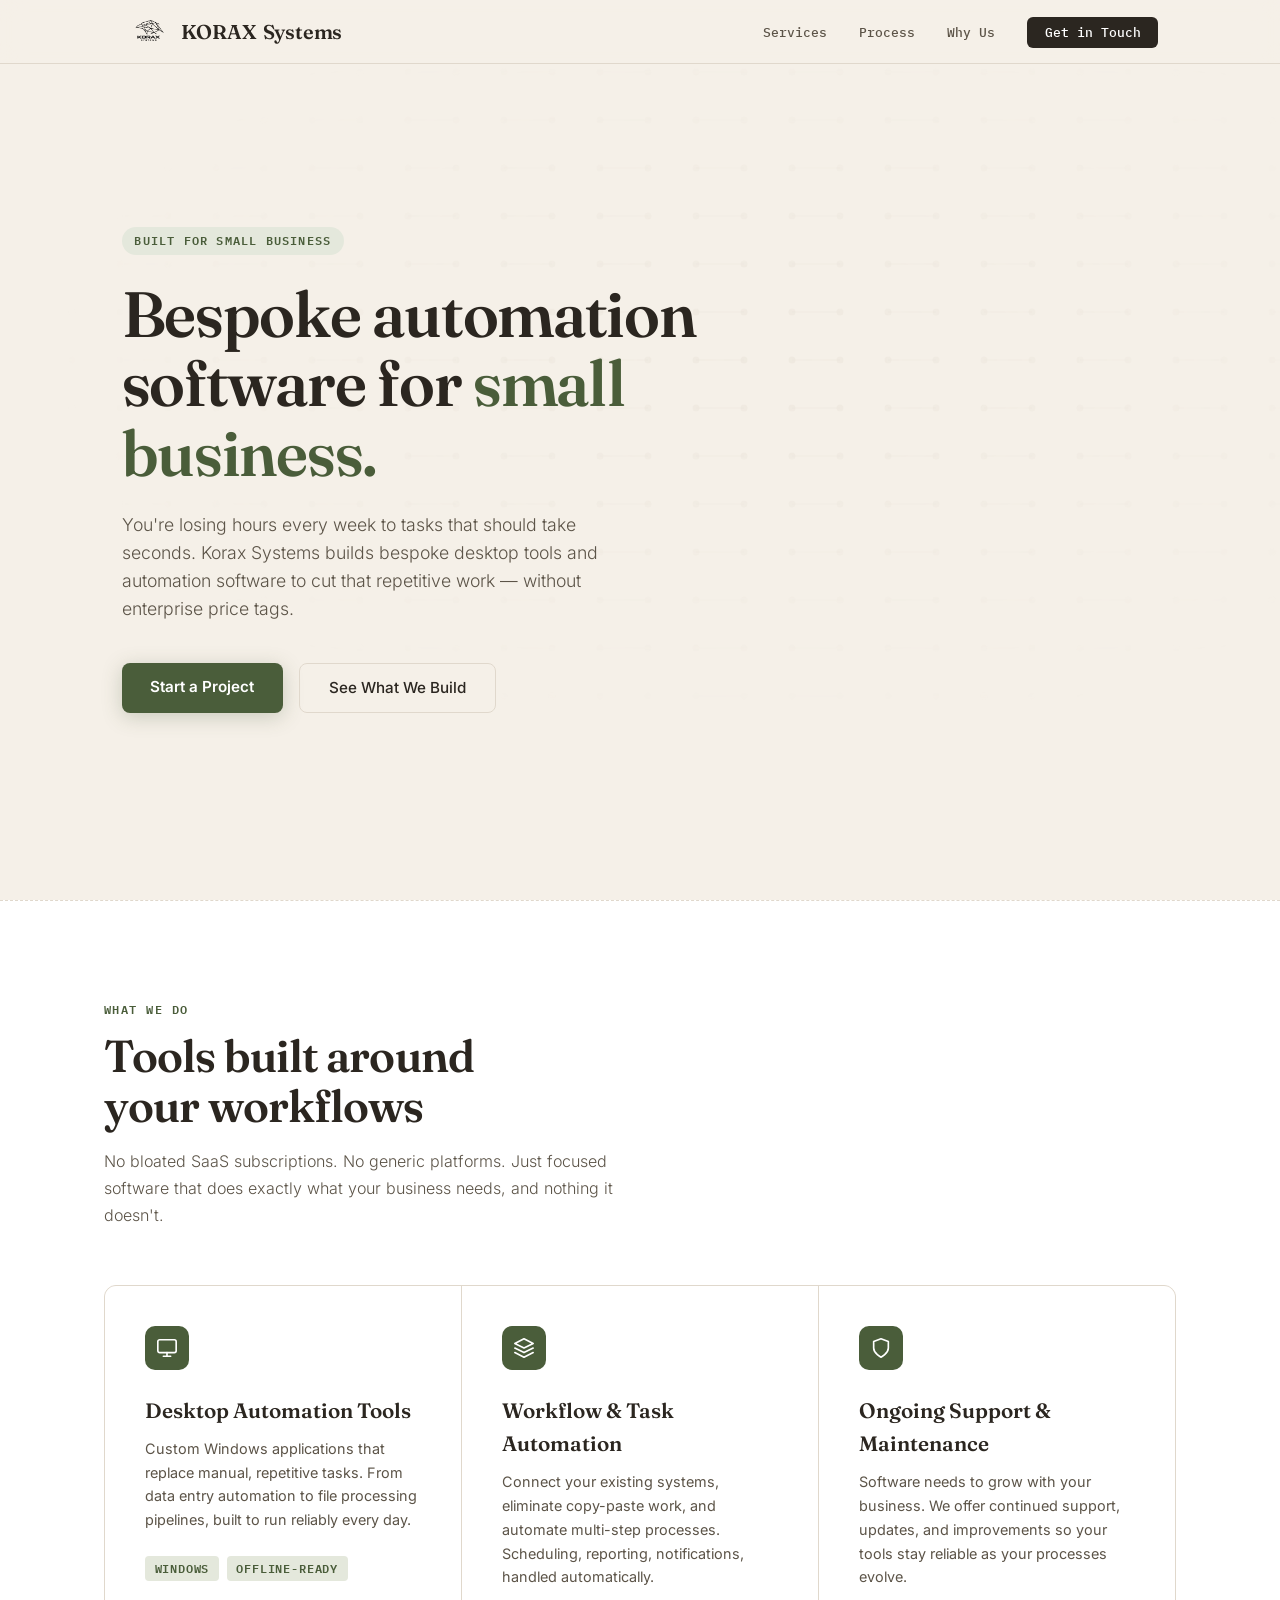
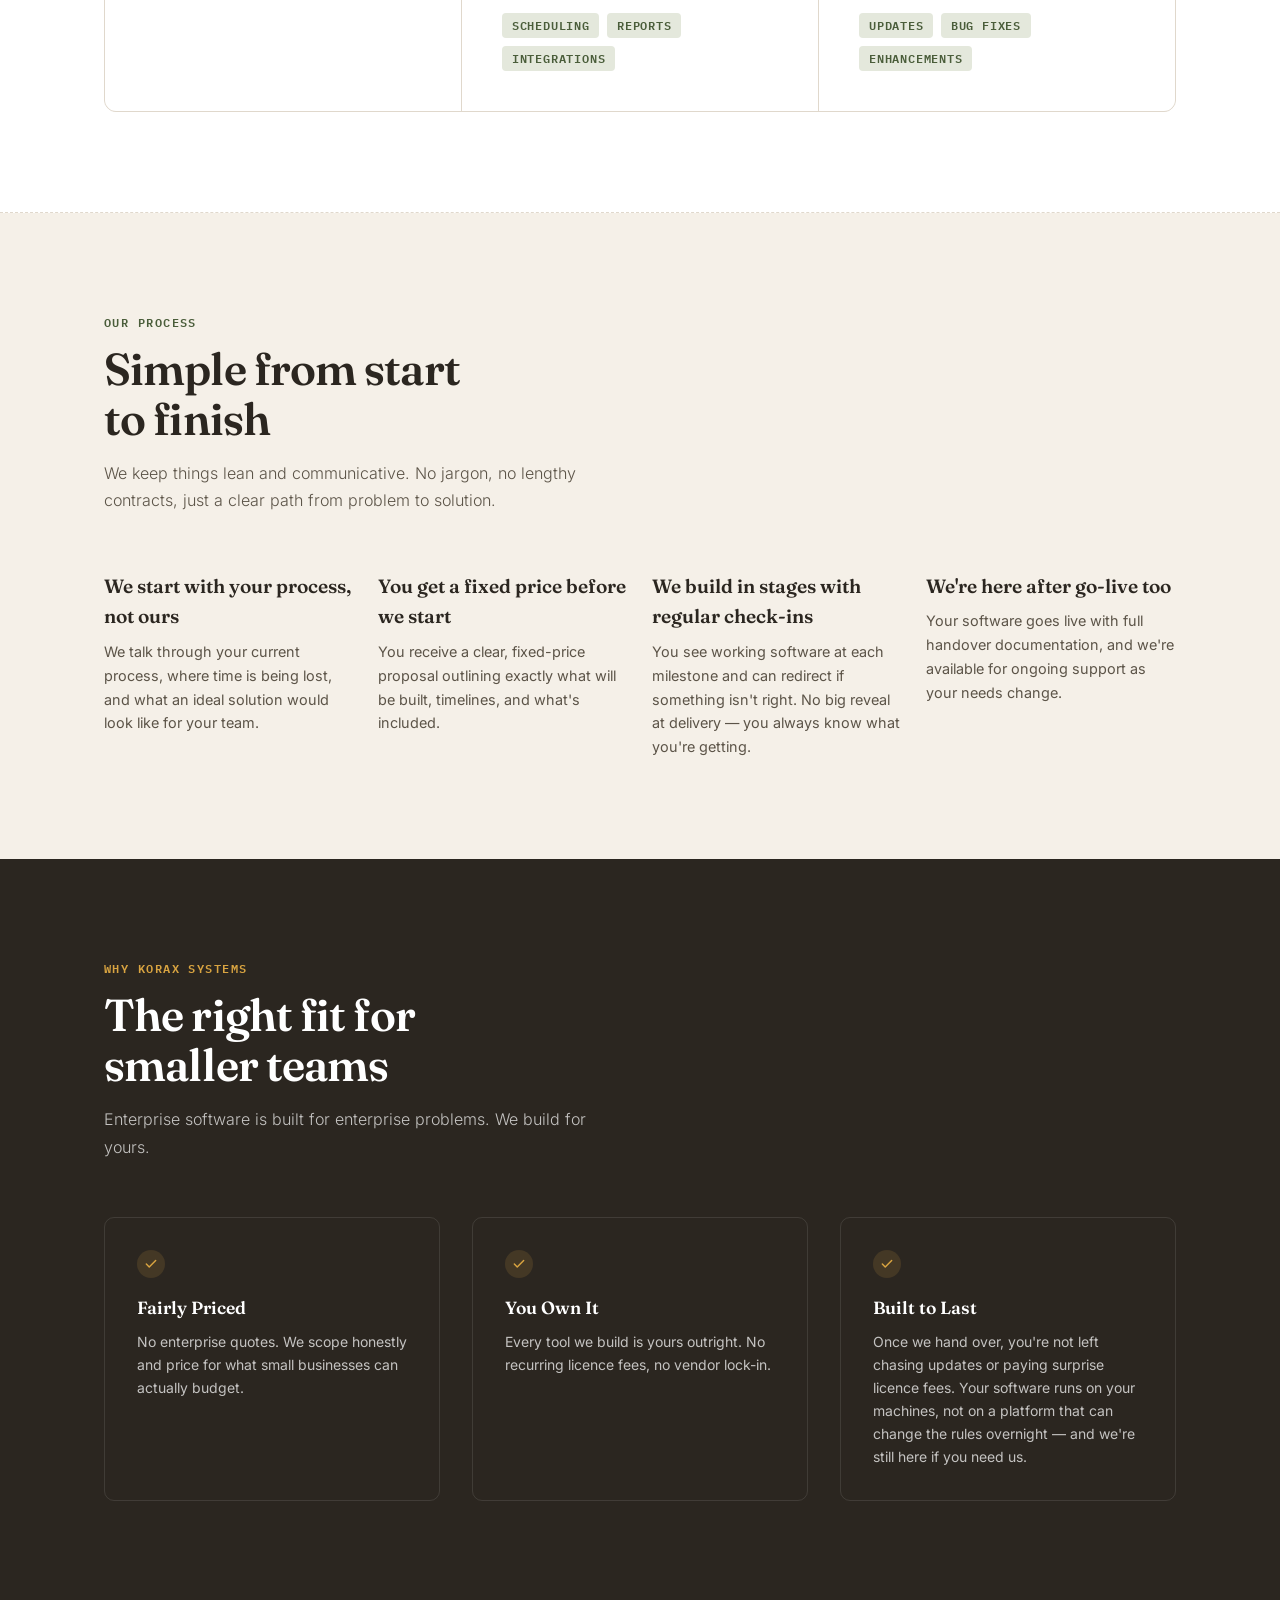
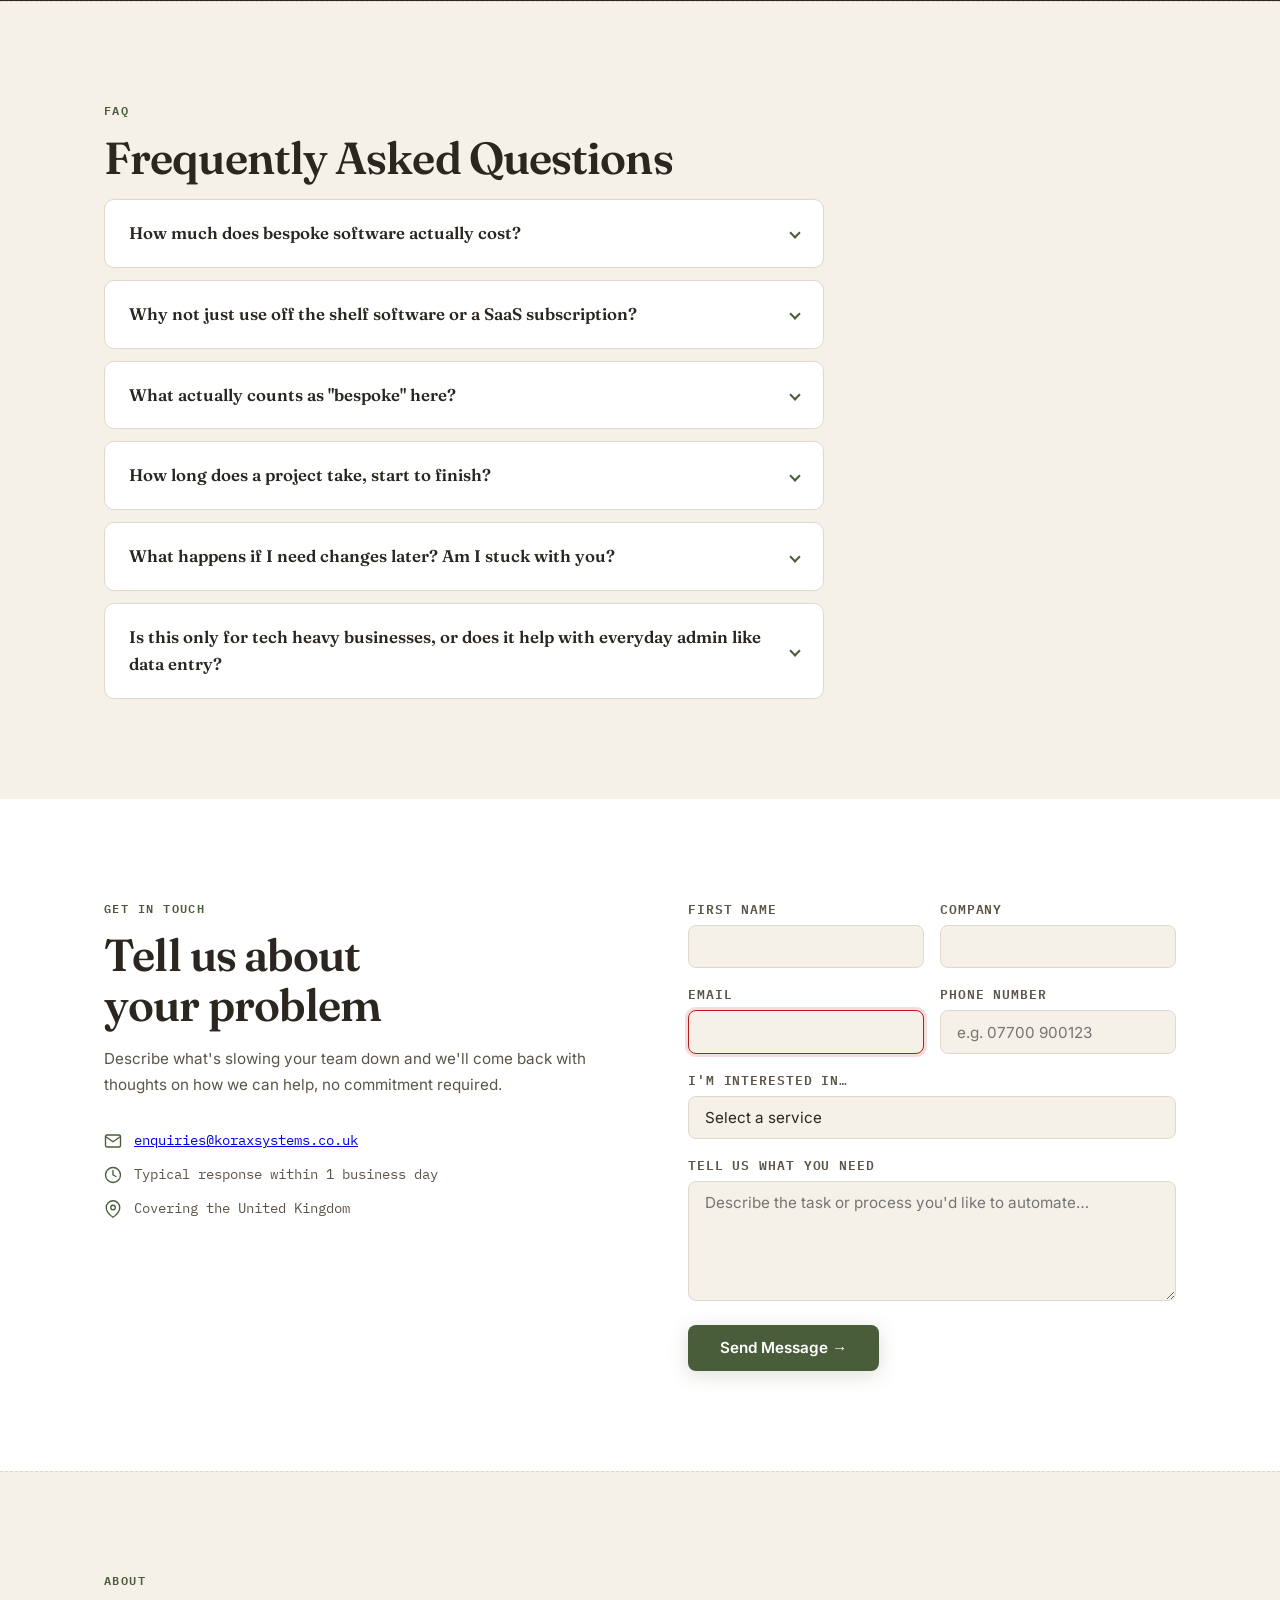
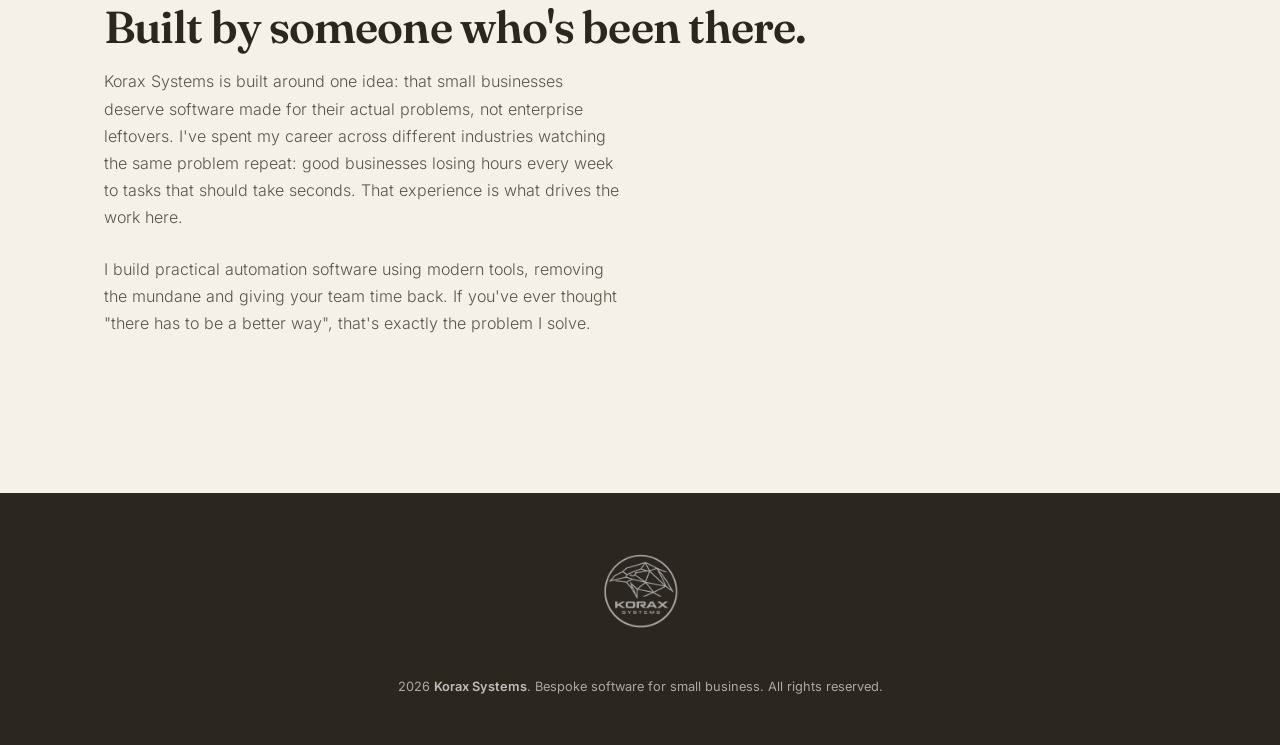
==== commit c97a5bb6: "Self-host fonts and defer GA4 to improve PageSpeed performance score. Removes the Google Fonts CDN c" ====
--- a/index.html
+++ b/index.html
@@ -15,11 +15,13 @@
   <meta name="twitter:title" content="Bespoke Automation Software for Small Business | Korax Systems" />
   <meta name="twitter:description" content="Korax Systems builds bespoke desktop tools and automation software for UK small businesses. Fixed-price, no lock-in, built to last." />
   <meta name="twitter:image" content="https://koraxsystems.co.uk/assets/korax_square_black_transparent.png" />
-  <link rel="preconnect" href="https://fonts.googleapis.com" />
-  <link rel="preconnect" href="https://fonts.gstatic.com" crossorigin />
-  <link href="https://fonts.googleapis.com/css2?family=Fraunces:opsz,wght@9..144,500;9..144,600&family=IBM+Plex+Mono:wght@400;500;600&family=Inter:wght@300;400;500;600&display=swap" rel="stylesheet" />
+  <link rel="preload" href="./assets/fonts/fraunces-latin.woff2" as="font" type="font/woff2" crossorigin />
+  <link rel="preload" href="./assets/fonts/inter-latin.woff2" as="font" type="font/woff2" crossorigin />
   <link rel="stylesheet" href="css/styles.css" />
-  <link rel="icon" type="image/png" href="./assets/korax_circle_transparent_white.png">
+  <link rel="icon" type="image/png" sizes="32x32" href="./assets/favicon-32.png">
+  <link rel="icon" type="image/png" sizes="16x16" href="./assets/favicon-16.png">
+  <link rel="apple-touch-icon" sizes="180x180" href="./assets/apple-touch-icon.png">
+  <link rel="icon" href="./favicon.ico">
   <script type="application/ld+json">
 [
   {
@@ -163,15 +165,6 @@
   ]
 }
   </script>
-  <!-- Google tag (gtag.js) -->
-  <script async src="https://www.googletagmanager.com/gtag/js?id=G-VLLV9VKGM9"></script>
-  <script>
-    window.dataLayer = window.dataLayer || [];
-    function gtag(){dataLayer.push(arguments);}
-    gtag('js', new Date());
-
-    gtag('config', 'G-VLLV9VKGM9');
-  </script>
 </head>
 <body>
 
@@ -181,7 +174,7 @@
     <a class="nav-logo" href="/">
       <picture>
         <source srcset="./assets/korax_square_black_transparent.webp" type="image/webp">
-        <img src="./assets/korax_square_black_transparent.png" alt="Korax Systems logo" width="1536" height="1024" class="nav-logo-img" />
+        <img src="./assets/korax_square_black_transparent.png" alt="Korax Systems logo" width="1536" height="1024" class="nav-logo-img" fetchpriority="high" />
       </picture>
       <span class="nav-logo-brand">Korax</span> Systems
     </a>
--- a/css/styles.css
+++ b/css/styles.css
@@ -1,3 +1,48 @@
+    @font-face {
+      font-family: 'Fraunces';
+      font-style: normal;
+      font-weight: 500 600;
+      font-display: swap;
+      src: url('../assets/fonts/fraunces-latin.woff2') format('woff2');
+      unicode-range: U+0000-00FF, U+0131, U+0152-0153, U+02BB-02BC, U+02C6, U+02DA, U+02DC, U+0304, U+0308, U+0329, U+2000-206F, U+20AC, U+2122, U+2191, U+2193, U+2212, U+2215, U+FEFF, U+FFFD;
+    }
+
+    @font-face {
+      font-family: 'IBM Plex Mono';
+      font-style: normal;
+      font-weight: 400;
+      font-display: swap;
+      src: url('../assets/fonts/ibm-plex-mono-400-latin.woff2') format('woff2');
+      unicode-range: U+0000-00FF, U+0131, U+0152-0153, U+02BB-02BC, U+02C6, U+02DA, U+02DC, U+0304, U+0308, U+0329, U+2000-206F, U+20AC, U+2122, U+2191, U+2193, U+2212, U+2215, U+FEFF, U+FFFD;
+    }
+
+    @font-face {
+      font-family: 'IBM Plex Mono';
+      font-style: normal;
+      font-weight: 500;
+      font-display: swap;
+      src: url('../assets/fonts/ibm-plex-mono-500-latin.woff2') format('woff2');
+      unicode-range: U+0000-00FF, U+0131, U+0152-0153, U+02BB-02BC, U+02C6, U+02DA, U+02DC, U+0304, U+0308, U+0329, U+2000-206F, U+20AC, U+2122, U+2191, U+2193, U+2212, U+2215, U+FEFF, U+FFFD;
+    }
+
+    @font-face {
+      font-family: 'IBM Plex Mono';
+      font-style: normal;
+      font-weight: 600;
+      font-display: swap;
+      src: url('../assets/fonts/ibm-plex-mono-600-latin.woff2') format('woff2');
+      unicode-range: U+0000-00FF, U+0131, U+0152-0153, U+02BB-02BC, U+02C6, U+02DA, U+02DC, U+0304, U+0308, U+0329, U+2000-206F, U+20AC, U+2122, U+2191, U+2193, U+2212, U+2215, U+FEFF, U+FFFD;
+    }
+
+    @font-face {
+      font-family: 'Inter';
+      font-style: normal;
+      font-weight: 300 600;
+      font-display: swap;
+      src: url('../assets/fonts/inter-latin.woff2') format('woff2');
+      unicode-range: U+0000-00FF, U+0131, U+0152-0153, U+02BB-02BC, U+02C6, U+02DA, U+02DC, U+0304, U+0308, U+0329, U+2000-206F, U+20AC, U+2122, U+2191, U+2193, U+2212, U+2215, U+FEFF, U+FFFD;
+    }
+
     *, *::before, *::after { box-sizing: border-box; margin: 0; padding: 0; }
 
     :root {
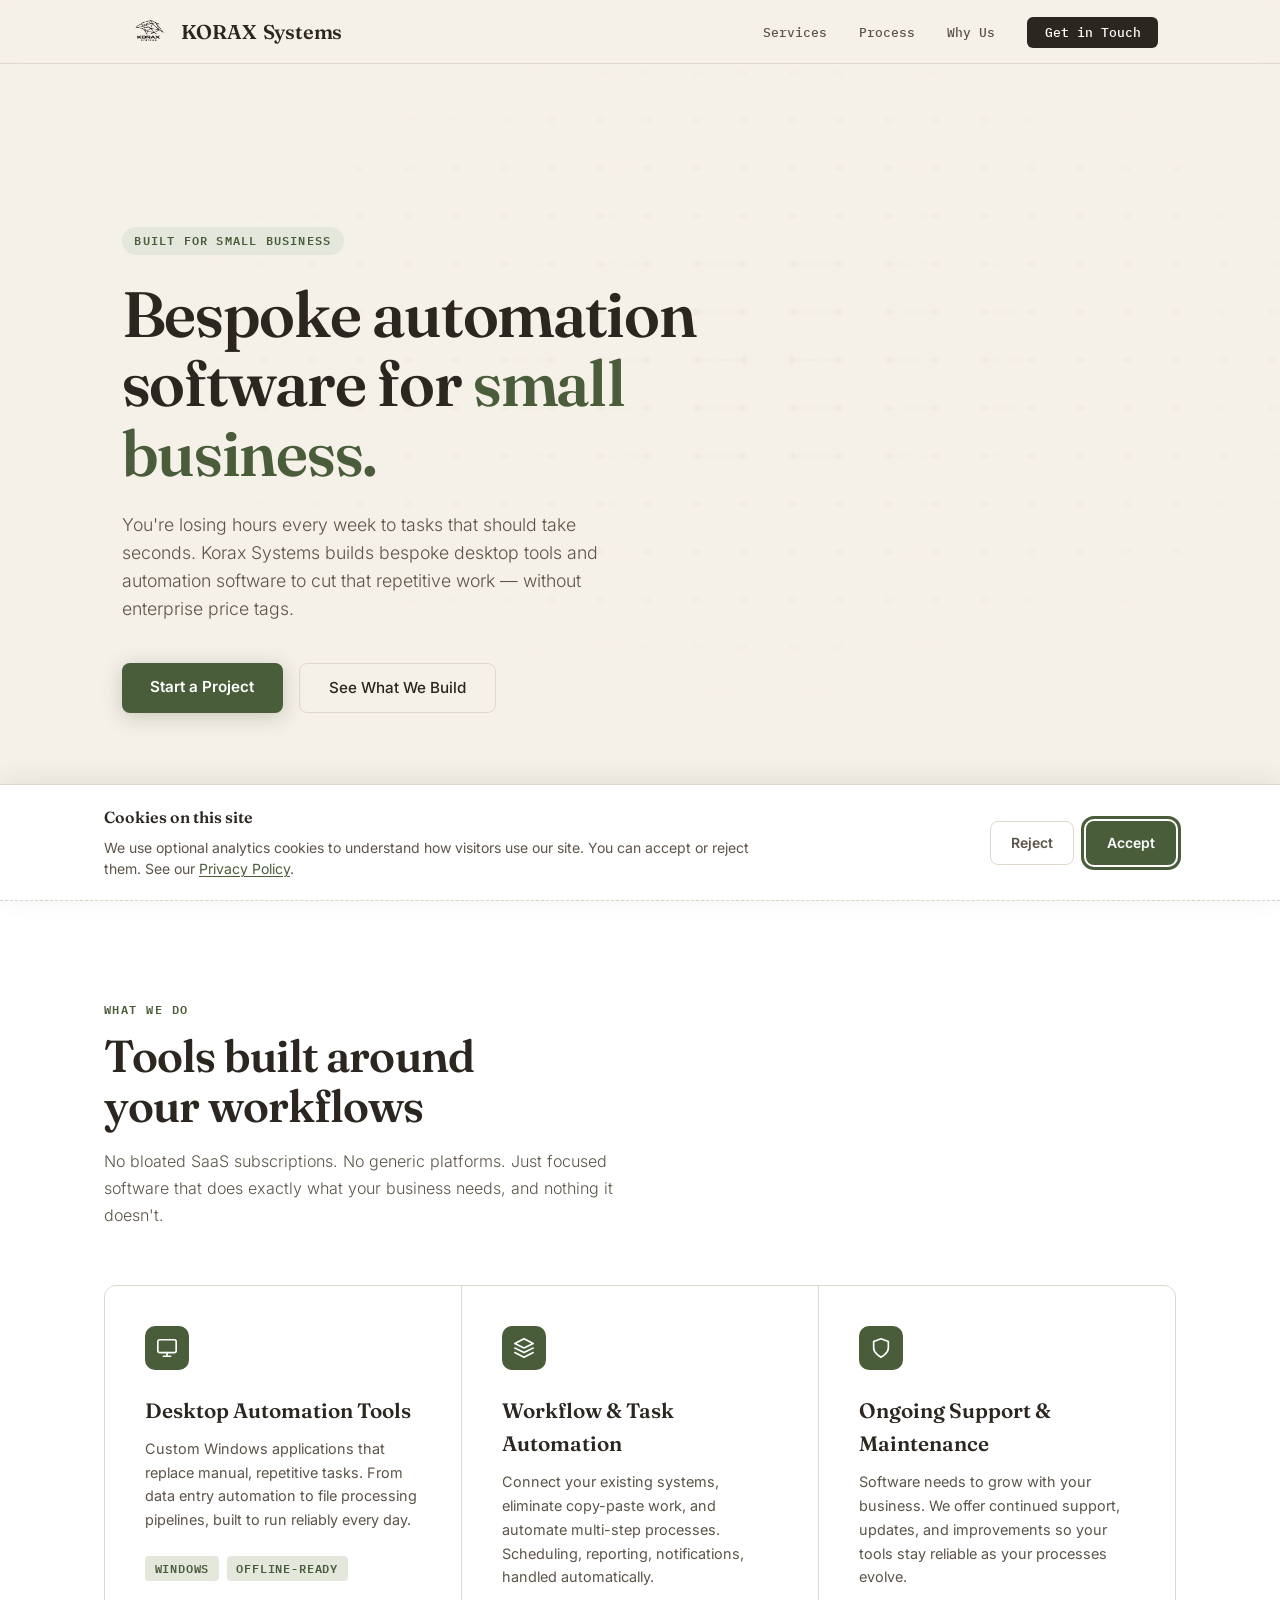
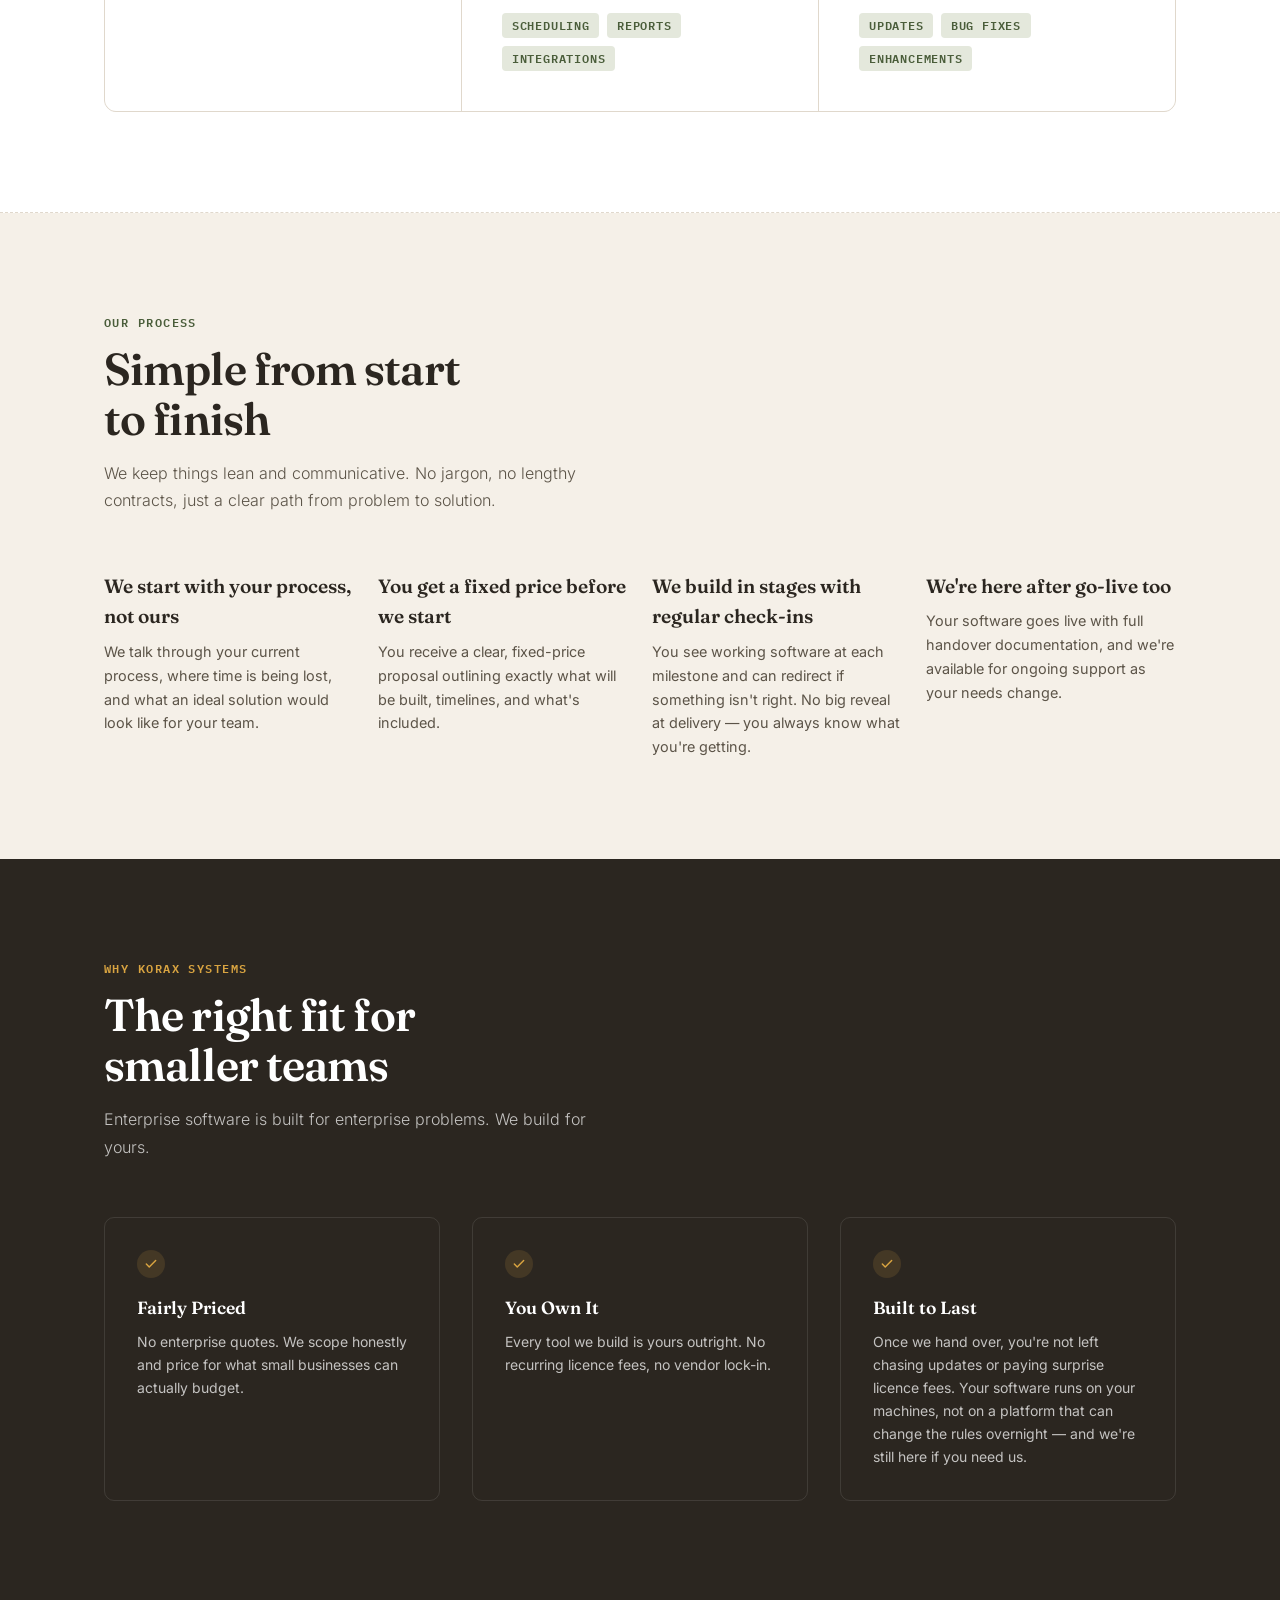
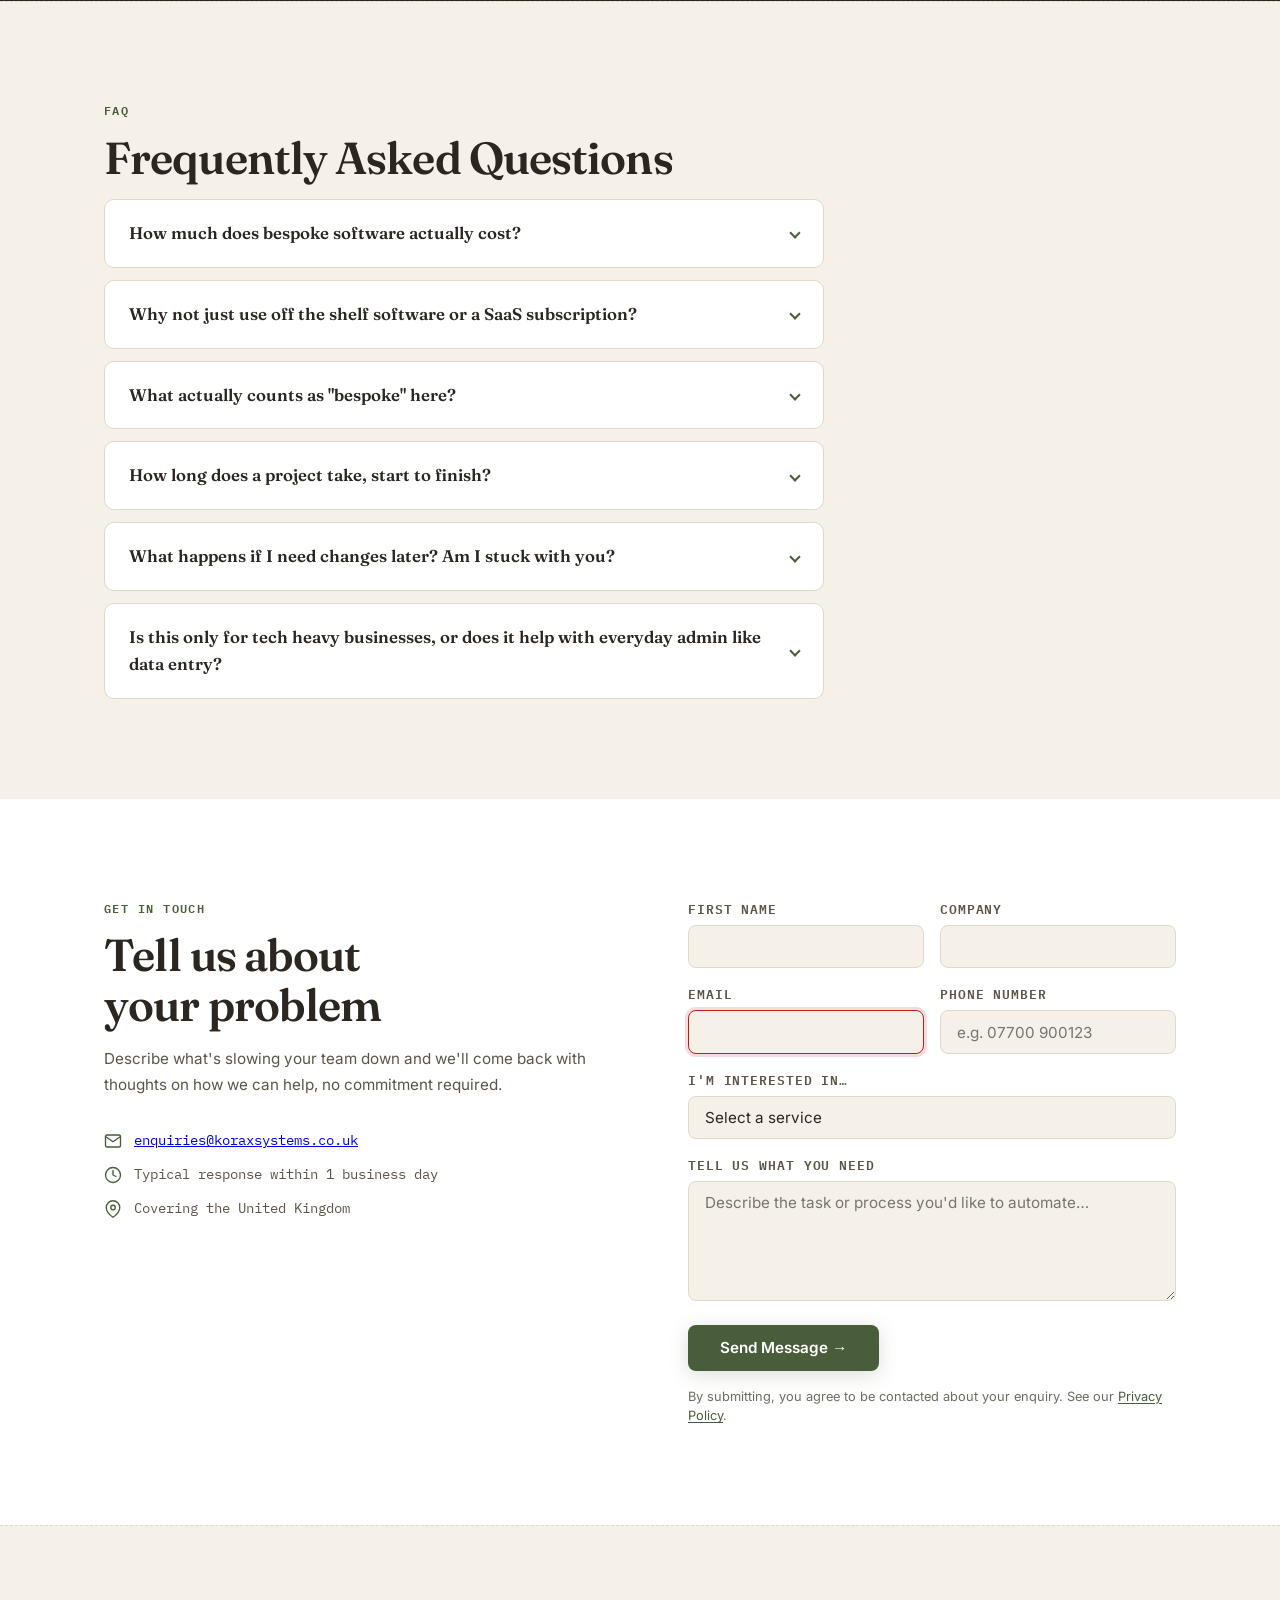
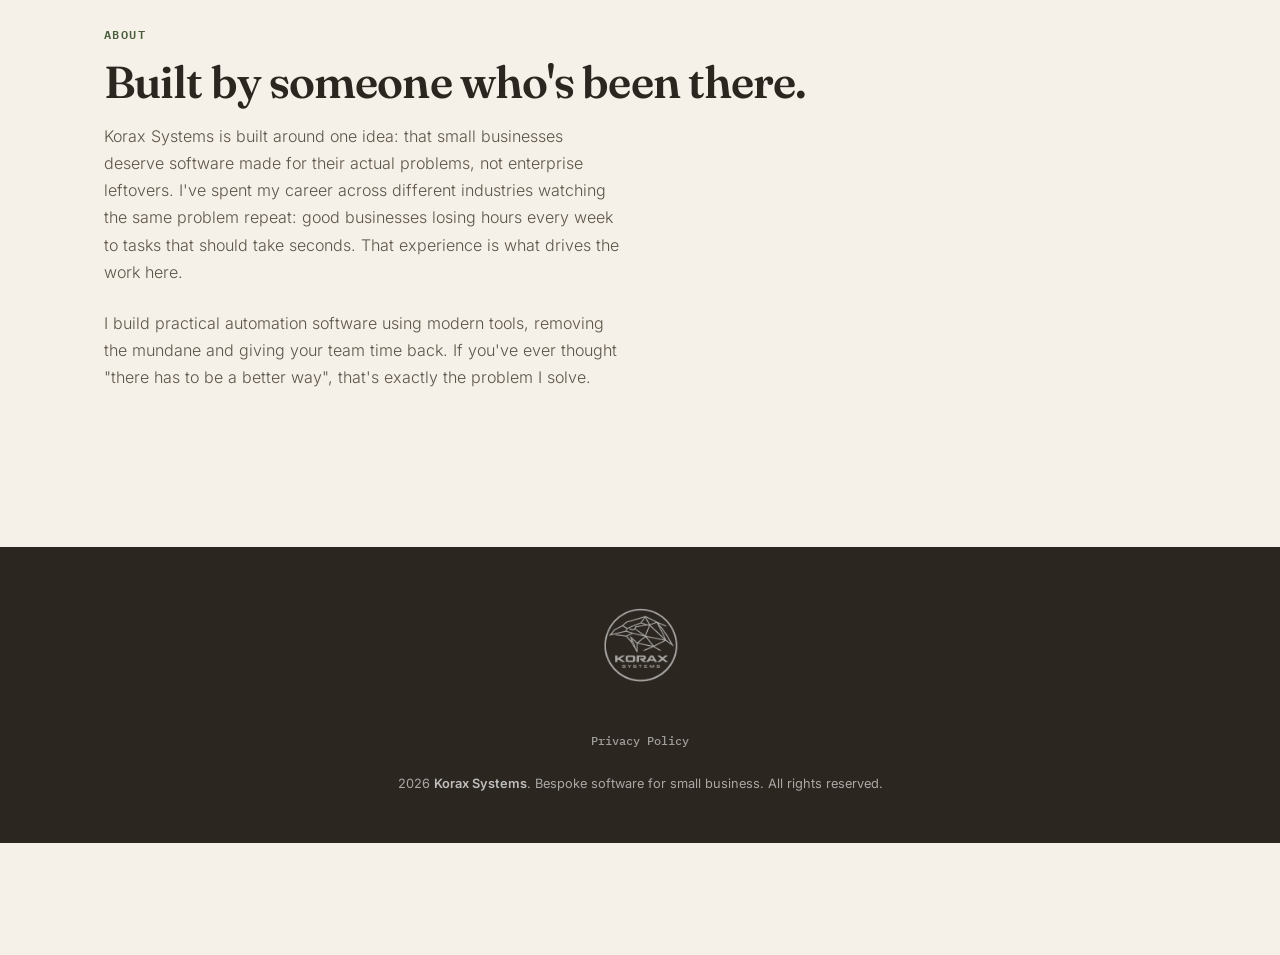
==== commit 89152eab: "Add privacy policy page with cookie consent and compact legal layout. Ship UK GDPR/PECR privacy poli" ====
--- a/index.html
+++ b/index.html
@@ -412,6 +412,7 @@
         <textarea id="message" name="message" placeholder="Describe the task or process you'd like to automate…" required></textarea>
       </div>
       <button type="submit" class="submit-btn">Send Message →</button>
+      <p class="form-privacy-notice">By submitting, you agree to be contacted about your enquiry. See our <a href="privacy-policy.html">Privacy Policy</a>.</p>
     </form>
   </div>
   </div>
@@ -434,6 +435,9 @@
       <source srcset="./assets/korax_circle_transparent_white.webp" type="image/webp">
       <img src="./assets/korax_circle_transparent_white.png" alt="Korax Systems logo" width="1024" height="1024" class="footer-logo" />
     </picture>
+    <nav class="footer-links" aria-label="Legal">
+      <a href="privacy-policy.html">Privacy Policy</a>
+    </nav>
     <p><span class="footer-year">2026</span> <strong>Korax Systems</strong>. Bespoke software for small business. All rights reserved.</p>
   </div>
 </footer>
--- a/css/styles.css
+++ b/css/styles.css
@@ -79,7 +79,7 @@
     }
 
     /* ── NAV ── */
-    nav {
+    body > nav {
       position: fixed;
       top: 0; left: 0; right: 0;
       z-index: 100;
@@ -89,7 +89,7 @@
       backdrop-filter: blur(12px);
       border-bottom: 1px solid var(--rule);
     }
-    nav .container {
+    body > nav .container {
       display: flex;
       align-items: center;
       justify-content: space-between;
@@ -624,6 +624,303 @@
       opacity: 0.6;
     }
     footer strong { color: rgba(255,255,255,0.7); }
+    .footer-links {
+      display: flex;
+      gap: 1.5rem;
+      justify-content: center;
+    }
+    .footer-links a {
+      font-family: var(--mono);
+      font-size: 0.75rem;
+      font-weight: 500;
+      color: rgba(255,255,255,0.55);
+      text-decoration: none;
+      transition: color 0.2s;
+    }
+    .footer-links a:hover { color: rgba(255,255,255,0.85); }
+    .footer-links a:focus-visible {
+      outline: 3px solid var(--highlight);
+      outline-offset: 2px;
+    }
+
+    .form-privacy-notice {
+      font-size: 0.8rem;
+      color: var(--ink-light);
+      line-height: 1.5;
+      max-width: 36rem;
+    }
+    .form-privacy-notice a {
+      color: var(--accent);
+      text-decoration: underline;
+      text-underline-offset: 2px;
+    }
+    .form-privacy-notice a:hover { color: var(--ink); }
+    .form-privacy-notice a:focus-visible {
+      outline: 3px solid var(--accent);
+      outline-offset: 2px;
+    }
+
+    /* ── COOKIE BANNER ── */
+    body.cookie-banner-open {
+      padding-bottom: var(--cookie-banner-height, 7rem);
+    }
+    .cookie-banner {
+      position: fixed;
+      bottom: 0;
+      left: 0;
+      right: 0;
+      z-index: 200;
+      background: var(--bg-alt);
+      border-top: 1px solid var(--rule);
+      box-shadow: 0 -4px 24px rgba(43, 38, 32, 0.08);
+    }
+    .cookie-banner[hidden] { display: none; }
+    .cookie-banner-inner {
+      max-width: 1200px;
+      margin: 0 auto;
+      padding: 1.25rem 5%;
+      display: flex;
+      align-items: center;
+      justify-content: space-between;
+      gap: 1.5rem;
+      flex-wrap: wrap;
+    }
+    .cookie-banner-title {
+      font-family: var(--serif);
+      font-weight: 600;
+      font-size: 1rem;
+      color: var(--ink);
+      margin-bottom: 0.35rem;
+    }
+    .cookie-banner-desc {
+      font-size: 0.875rem;
+      color: var(--ink-mid);
+      line-height: 1.55;
+      max-width: 42rem;
+    }
+    .cookie-banner-desc a {
+      color: var(--accent);
+      text-decoration: underline;
+      text-underline-offset: 2px;
+    }
+    .cookie-banner-desc a:focus-visible {
+      outline: 3px solid var(--accent);
+      outline-offset: 2px;
+    }
+    .cookie-banner-actions {
+      display: flex;
+      gap: 0.75rem;
+      flex-shrink: 0;
+    }
+    .cookie-btn {
+      font-family: var(--sans);
+      font-size: 0.875rem;
+      font-weight: 600;
+      padding: 0.65rem 1.25rem;
+      min-height: 44px;
+      border-radius: 8px;
+      cursor: pointer;
+      border: 1.5px solid transparent;
+      transition: background 0.2s, border-color 0.2s, color 0.2s;
+    }
+    .cookie-btn--reject {
+      background: transparent;
+      color: var(--ink-mid);
+      border-color: var(--rule);
+    }
+    .cookie-btn--reject:hover {
+      border-color: var(--ink-mid);
+      color: var(--ink);
+    }
+    .cookie-btn--accept {
+      background: var(--accent);
+      color: #fff;
+    }
+    .cookie-btn--accept:hover { filter: brightness(1.05); }
+    .cookie-btn:focus-visible {
+      outline: 3px solid var(--accent);
+      outline-offset: 2px;
+    }
+    @media (max-width: 500px) {
+      .cookie-banner-inner {
+        flex-direction: column;
+        align-items: stretch;
+      }
+      .cookie-banner-actions {
+        flex-direction: column;
+      }
+      body.cookie-banner-open {
+        padding-bottom: var(--cookie-banner-height, 10rem);
+      }
+    }
+    @media (prefers-reduced-motion: no-preference) {
+      .cookie-banner {
+        animation: cookieSlideUp 0.35s ease forwards;
+      }
+    }
+    @keyframes cookieSlideUp {
+      from { transform: translateY(100%); opacity: 0; }
+      to { transform: translateY(0); opacity: 1; }
+    }
+
+    body.legal-doc footer {
+      padding: 1.25rem 5%;
+      font-size: 0.75rem;
+    }
+    body.legal-doc .footer-inner {
+      gap: 0.5rem;
+    }
+    body.legal-doc .footer-logo {
+      width: 72px;
+      height: 72px;
+    }
+
+    /* ── LEGAL PAGE ── */
+    body.legal-doc nav .container {
+      justify-content: center;
+    }
+    .legal-page {
+      padding: 72px 0 32px;
+    }
+    .legal-back-wrap {
+      margin-bottom: 0.35rem;
+    }
+    .legal-back {
+      font-family: var(--mono);
+      font-size: 0.75rem;
+      font-weight: 500;
+      color: var(--accent);
+      text-decoration: underline;
+      text-underline-offset: 2px;
+    }
+    .legal-back:focus-visible {
+      outline: 3px solid var(--accent);
+      outline-offset: 2px;
+    }
+    .legal-page h1 {
+      font-family: var(--serif);
+      font-weight: 600;
+      font-size: clamp(1.5rem, 2.5vw, 2rem);
+      color: var(--ink);
+      margin-bottom: 0.15rem;
+      line-height: 1.15;
+    }
+    .legal-updated {
+      font-family: var(--mono);
+      font-size: 0.6875rem;
+      color: var(--ink-light);
+      margin-bottom: 0.4rem;
+    }
+    .legal-toc {
+      position: static;
+      margin-bottom: 0.65rem;
+      max-width: 720px;
+    }
+    .legal-toc ul {
+      list-style: none;
+      padding: 0;
+      display: grid;
+      grid-template-columns: repeat(auto-fill, minmax(200px, 1fr));
+      gap: 0.1rem 0.5rem;
+    }
+    .legal-toc a {
+      font-family: var(--mono);
+      font-size: 0.75rem;
+      font-weight: 500;
+      color: var(--accent);
+      text-decoration: underline;
+      text-underline-offset: 2px;
+      line-height: 1.35;
+    }
+    .legal-toc a:focus-visible {
+      outline: 3px solid var(--accent);
+      outline-offset: 2px;
+    }
+    .legal-section {
+      padding: 0;
+      margin-bottom: 0.5rem;
+      max-width: 720px;
+    }
+    .legal-section:last-of-type {
+      margin-bottom: 0;
+    }
+    .legal-section h2 {
+      font-family: var(--serif);
+      font-size: 1.0625rem;
+      margin-bottom: 0.2rem;
+      line-height: 1.25;
+      scroll-margin-top: 68px;
+    }
+    .legal-section p,
+    .legal-section li {
+      font-size: 0.875rem;
+      color: var(--ink-mid);
+      line-height: 1.4;
+    }
+    .legal-section p {
+      margin-top: 0;
+      margin-bottom: 0;
+    }
+    .legal-section li {
+      margin-bottom: 0.25rem;
+    }
+    .legal-section p:last-child,
+    .legal-section ul:last-child {
+      margin-bottom: 0;
+    }
+    .legal-section ul {
+      padding-left: 1rem;
+      margin-bottom: 0.25rem;
+    }
+    .legal-section li:last-child {
+      margin-bottom: 0;
+    }
+    .legal-section a {
+      color: var(--accent);
+      text-decoration: underline;
+      text-underline-offset: 2px;
+    }
+    .legal-section a:focus-visible {
+      outline: 3px solid var(--accent);
+      outline-offset: 2px;
+    }
+    .legal-placeholder {
+      background: var(--accent-soft);
+      border-left: 3px solid var(--accent);
+      padding: 0.1em 0.3em;
+      color: var(--ink);
+      font-weight: inherit;
+      border-radius: 0 2px 2px 0;
+    }
+    @media (max-width: 800px) {
+      .legal-page {
+        padding: 68px 0 28px;
+      }
+    }
+    @media (max-width: 768px) {
+      .legal-page {
+        padding: 64px 0 24px;
+      }
+    }
+    @media (max-width: 500px) {
+      .legal-page {
+        padding: 56px 0 20px;
+      }
+      .legal-page h1 {
+        font-size: 1.4rem;
+      }
+      .legal-section h2 {
+        font-size: 1rem;
+      }
+      .legal-section p,
+      .legal-section li {
+        font-size: 0.8125rem;
+      }
+      .legal-toc ul {
+        grid-template-columns: 1fr;
+        gap: 0.05rem;
+      }
+    }
 
     /* ── ANIMATIONS ── */
     @keyframes fadeUp {
@@ -655,6 +952,10 @@
         opacity: 1;
         transform: none;
         transition: none;
+      }
+
+      .cookie-banner {
+        animation: none;
       }
     }
 
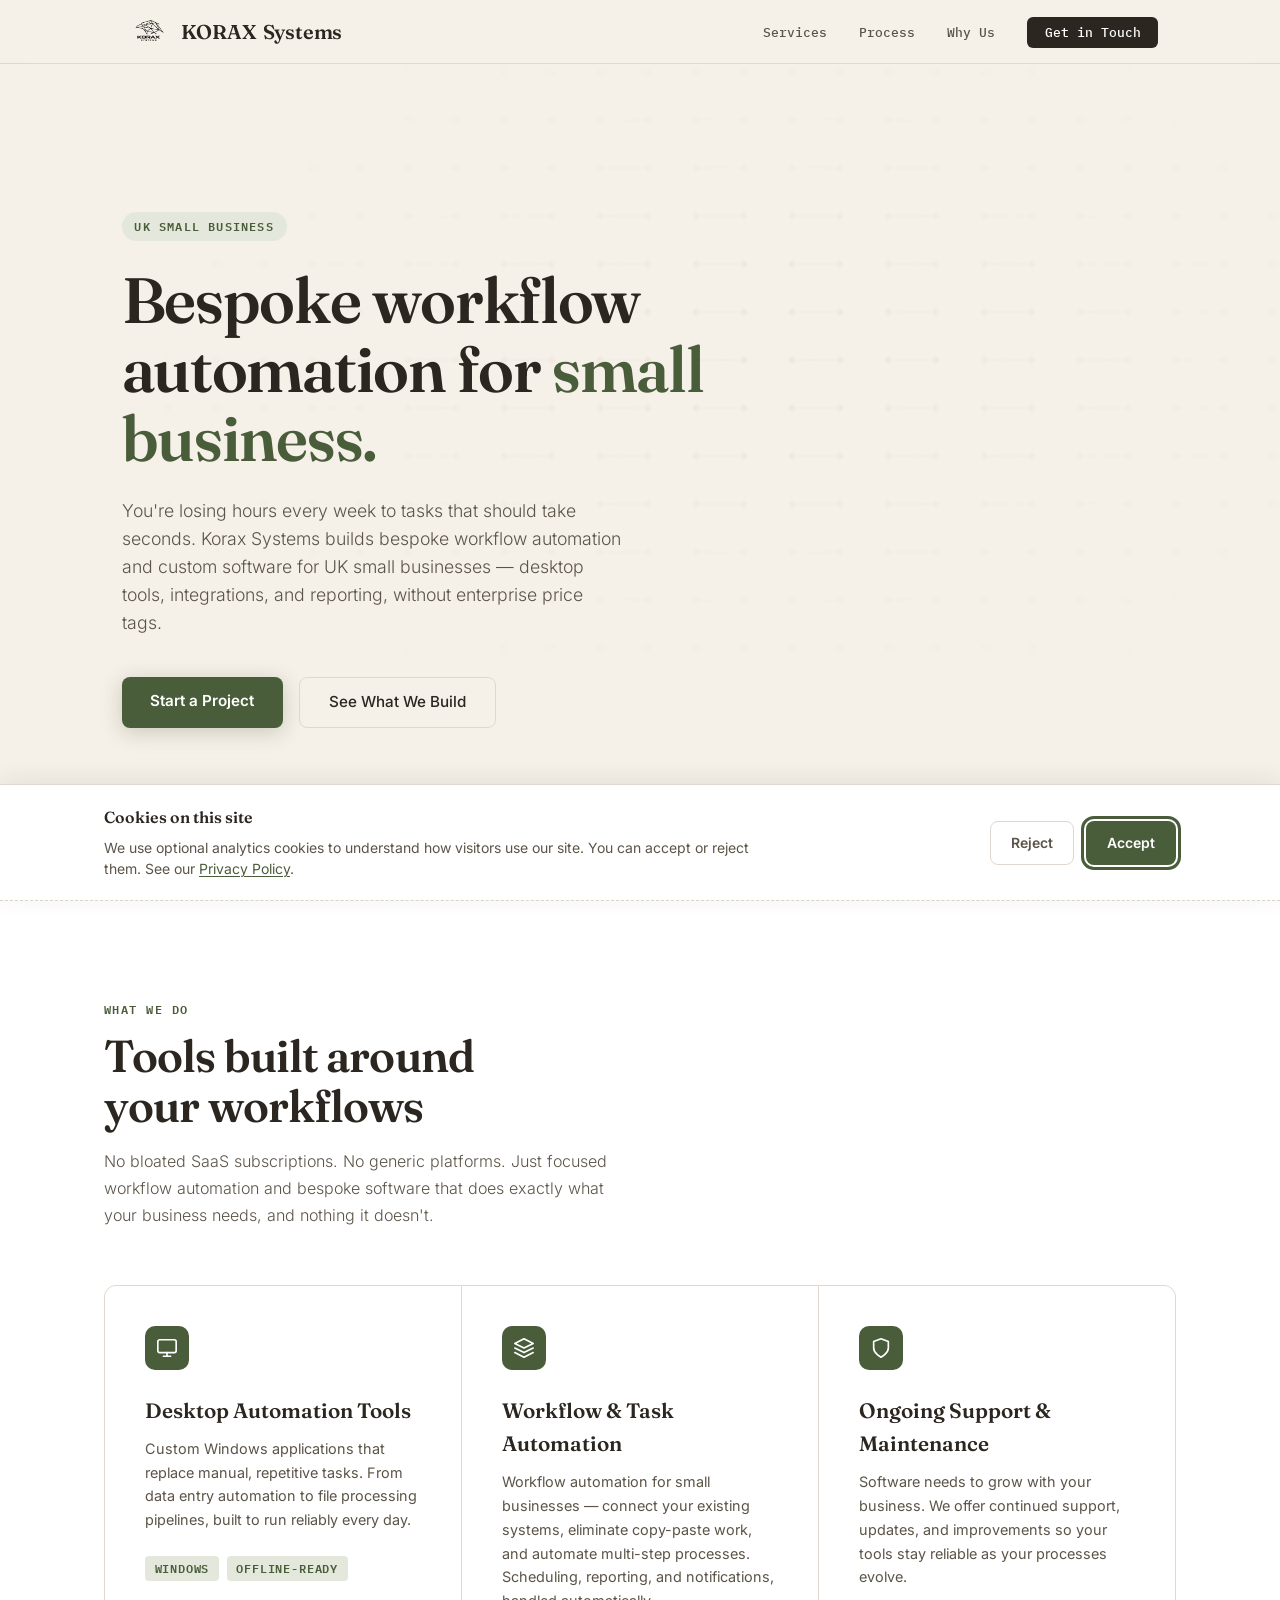
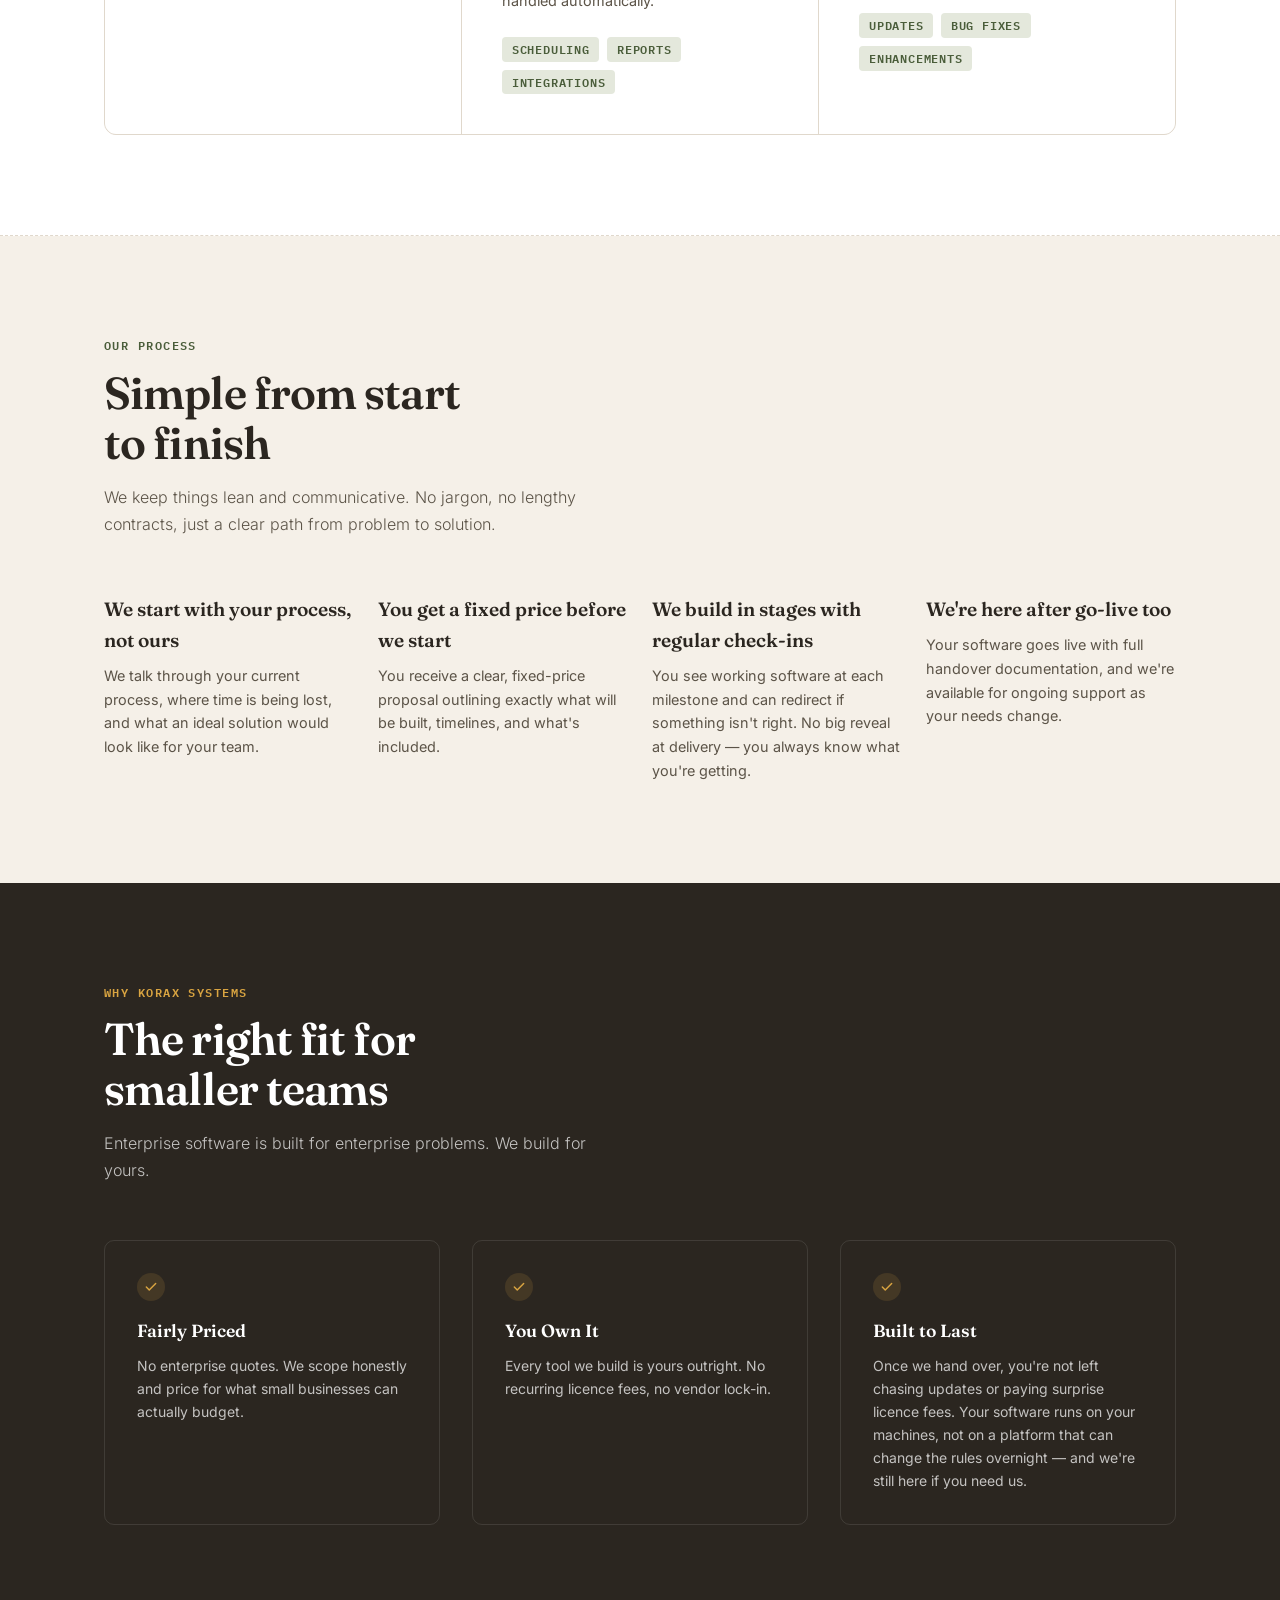
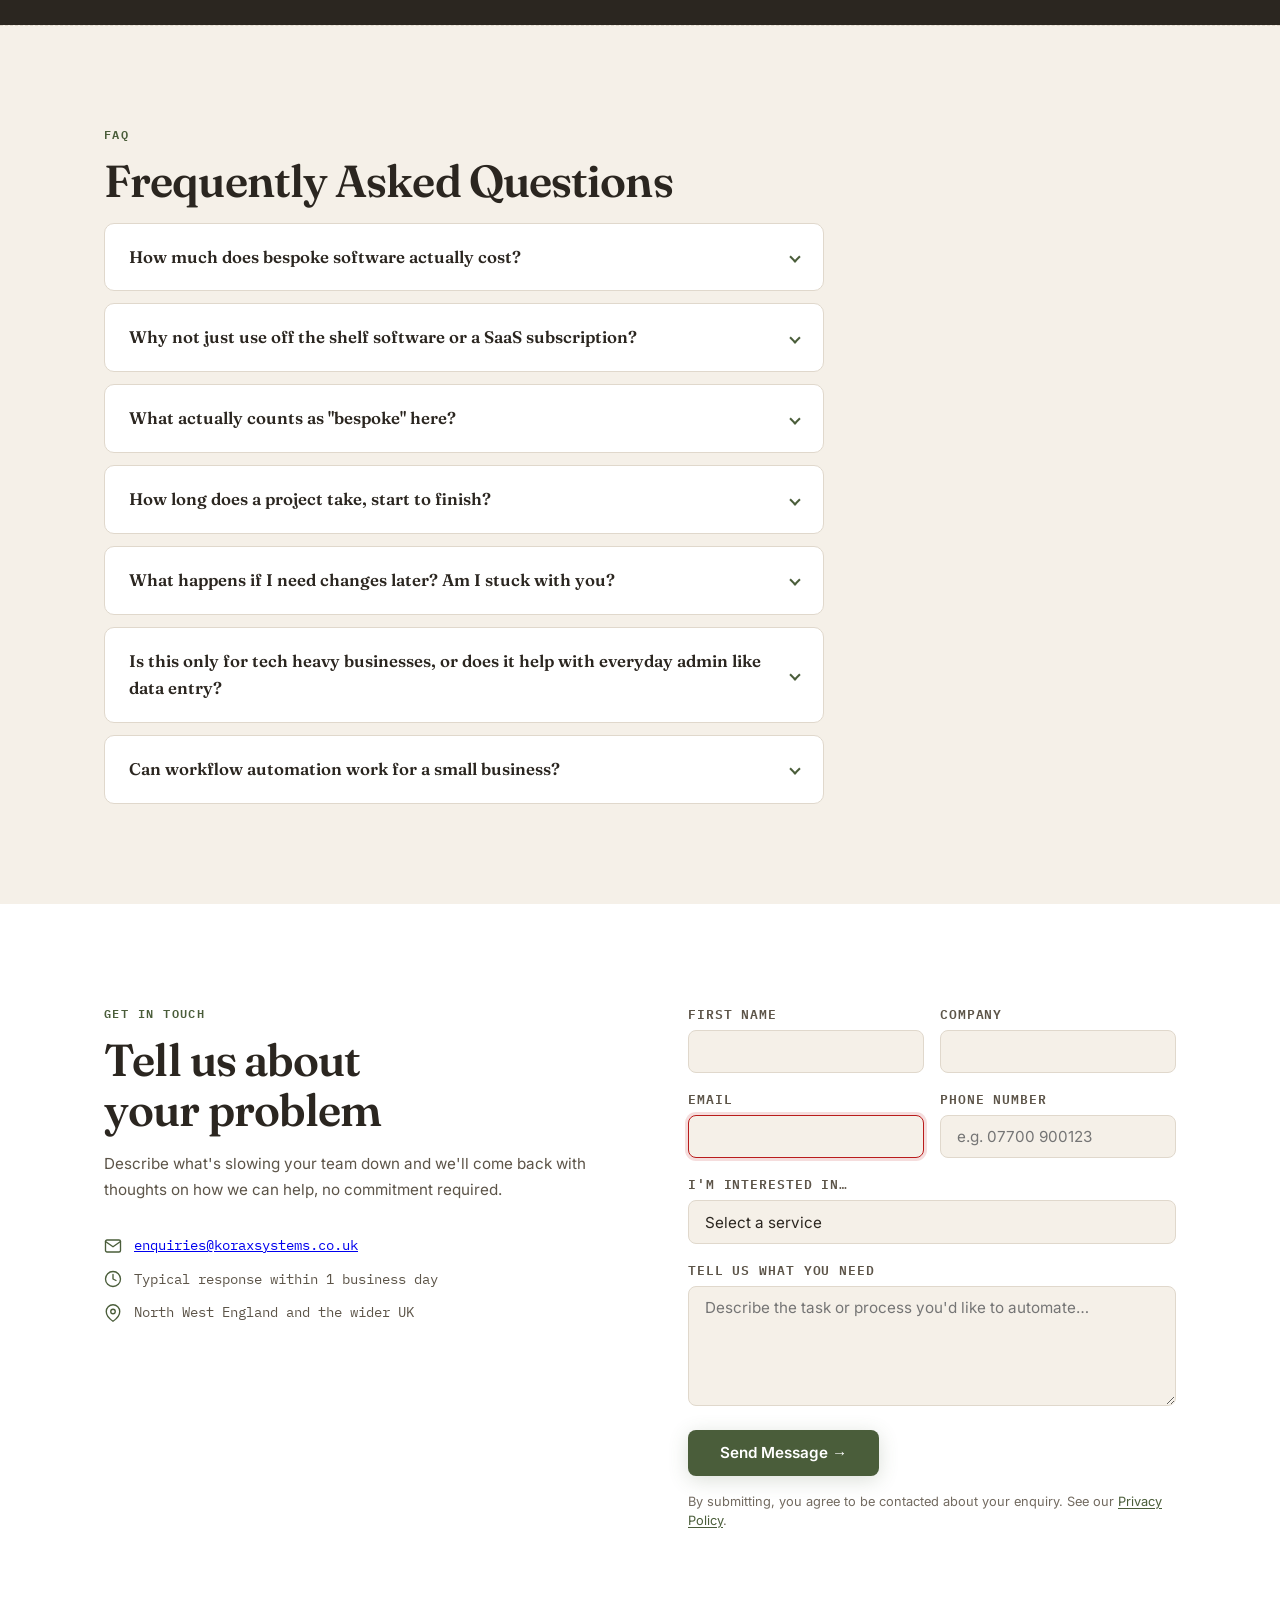
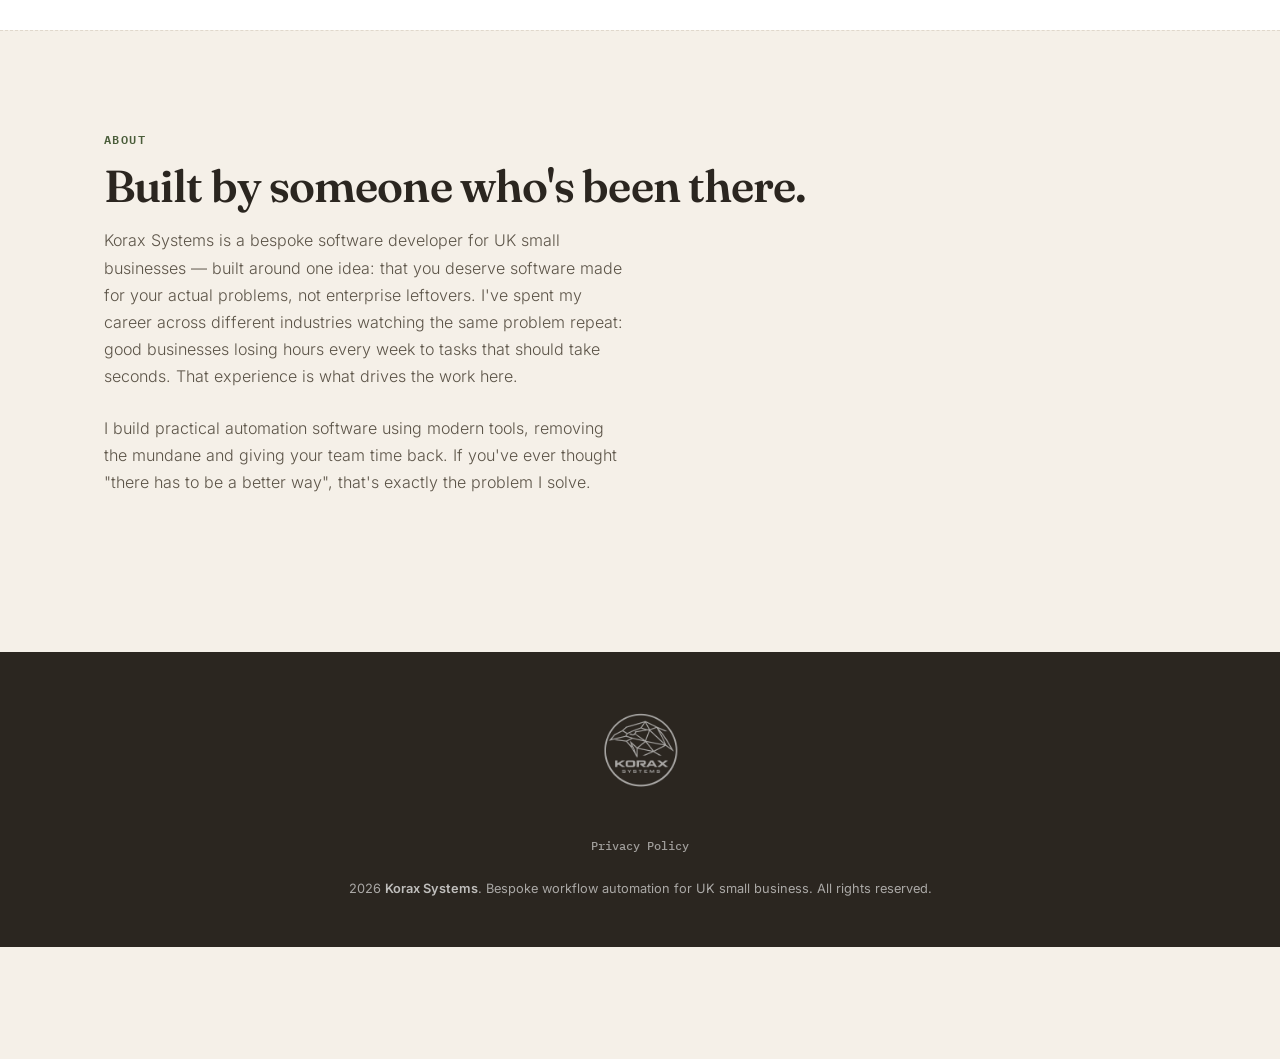
==== commit f533dc8f: "Refresh SEO copy for UK workflow automation and add LocalBusiness schema. Aligns homepage meta, hero" ====
--- a/index.html
+++ b/index.html
@@ -3,17 +3,17 @@
 <head>
   <meta charset="UTF-8" />
   <meta name="viewport" content="width=device-width, initial-scale=1.0" />
-  <title>Bespoke Automation Software for Small Business | Korax Systems</title>
-  <meta name="description" content="Korax Systems builds bespoke desktop tools and automation software for UK small businesses. Fixed-price, no lock-in, built to last. Get in touch today." />
+  <title>Bespoke Workflow Automation for UK Small Business | Korax Systems</title>
+  <meta name="description" content="Korax Systems builds bespoke workflow automation and custom software for UK small businesses — desktop tools, integrations, and reporting. Fixed-price, no lock-in. Get in touch today." />
   <link rel="canonical" href="https://koraxsystems.co.uk/" />
   <meta property="og:type" content="website" />
   <meta property="og:url" content="https://koraxsystems.co.uk/" />
-  <meta property="og:title" content="Bespoke Automation Software for Small Business | Korax Systems" />
-  <meta property="og:description" content="Korax Systems builds bespoke desktop tools and automation software for UK small businesses. Fixed-price, no lock-in, built to last." />
+  <meta property="og:title" content="Bespoke Workflow Automation for UK Small Business | Korax Systems" />
+  <meta property="og:description" content="Korax Systems builds bespoke workflow automation and custom software for UK small businesses — desktop tools, integrations, and reporting. Fixed-price, no lock-in." />
   <meta property="og:image" content="https://koraxsystems.co.uk/assets/korax_square_black_transparent.png" />
   <meta name="twitter:card" content="summary" />
-  <meta name="twitter:title" content="Bespoke Automation Software for Small Business | Korax Systems" />
-  <meta name="twitter:description" content="Korax Systems builds bespoke desktop tools and automation software for UK small businesses. Fixed-price, no lock-in, built to last." />
+  <meta name="twitter:title" content="Bespoke Workflow Automation for UK Small Business | Korax Systems" />
+  <meta name="twitter:description" content="Korax Systems builds bespoke workflow automation and custom software for UK small businesses — desktop tools, integrations, and reporting. Fixed-price, no lock-in." />
   <meta name="twitter:image" content="https://koraxsystems.co.uk/assets/korax_square_black_transparent.png" />
   <link rel="preload" href="./assets/fonts/fraunces-latin.woff2" as="font" type="font/woff2" crossorigin />
   <link rel="preload" href="./assets/fonts/inter-latin.woff2" as="font" type="font/woff2" crossorigin />
@@ -32,7 +32,39 @@
     "logo": "https://koraxsystems.co.uk/assets/korax_square_black_transparent.png",
     "email": "enquiries@koraxsystems.co.uk",
     "areaServed": "GB",
-    "description": "Bespoke automation software and desktop tools for UK small businesses."
+    "description": "Bespoke software developers in the UK specialising in workflow automation and desktop tools for small businesses."
+  },
+  {
+    "@context": "https://schema.org",
+    "@type": "LocalBusiness",
+    "@id": "https://koraxsystems.co.uk/#localbusiness",
+    "name": "Korax Systems",
+    "image": "https://koraxsystems.co.uk/assets/korax_square_black_transparent.png",
+    "url": "https://koraxsystems.co.uk",
+    "email": "enquiries@koraxsystems.co.uk",
+    "priceRange": "££",
+    "description": "Bespoke workflow automation and custom software for small businesses across North West England and the wider UK.",
+    "areaServed": [
+      { "@type": "AdministrativeArea", "name": "Greater Manchester" },
+      { "@type": "AdministrativeArea", "name": "Merseyside" },
+      { "@type": "AdministrativeArea", "name": "Cheshire" },
+      { "@type": "AdministrativeArea", "name": "Lancashire" },
+      { "@type": "Country", "name": "United Kingdom" }
+    ],
+    "openingHoursSpecification": [
+      {
+        "@type": "OpeningHoursSpecification",
+        "dayOfWeek": ["Monday", "Tuesday", "Wednesday", "Thursday", "Friday"],
+        "opens": "09:00",
+        "closes": "17:00"
+      }
+    ],
+    "knowsAbout": [
+      "Workflow automation",
+      "Desktop automation",
+      "Custom software development",
+      "Business process automation"
+    ]
   },
   {
     "@context": "https://schema.org",
@@ -99,7 +131,7 @@
   {
     "@context": "https://schema.org",
     "@type": "WebPage",
-    "name": "Bespoke Automation Software for Small Business | Korax Systems",
+    "name": "Bespoke Workflow Automation for UK Small Business | Korax Systems",
     "url": "https://koraxsystems.co.uk/",
     "mainEntity": {
       "@type": "Organization",
@@ -160,6 +192,14 @@
       "acceptedAnswer": {
         "@type": "Answer",
         "text": "Most of our work is exactly that: taking the repetitive admin that's eating up your team's time and automating it away."
+      }
+    },
+    {
+      "@type": "Question",
+      "name": "Can workflow automation work for a small business?",
+      "acceptedAnswer": {
+        "@type": "Answer",
+        "text": "Yes — most of our projects are for small UK businesses with a handful of staff. We scope workflow automation around the tasks that actually cost you time, like reporting, data entry, and handoffs between systems, and agree a fixed price before any work starts."
       }
     }
   ]
@@ -197,9 +237,9 @@
   <div class="hero-grid"></div>
   <div class="container">
   <div class="hero-inner">
-    <div class="hero-label">Built for Small Business</div>
-    <h1>Bespoke automation software for <em>small business.</em></h1>
-    <p class="hero-sub">You're losing hours every week to tasks that should take seconds. Korax Systems builds bespoke desktop tools and automation software to cut that repetitive work — without enterprise price tags.</p>
+    <div class="hero-label">UK Small Business</div>
+    <h1>Bespoke workflow automation for <em>small business.</em></h1>
+    <p class="hero-sub">You're losing hours every week to tasks that should take seconds. Korax Systems builds bespoke workflow automation and custom software for UK small businesses — desktop tools, integrations, and reporting, without enterprise price tags.</p>
     <div class="hero-actions">
       <a href="#contact" class="btn-primary">Start a Project</a>
       <a href="#services" class="btn-ghost">See What We Build</a>
@@ -214,7 +254,7 @@
   <div class="reveal">
     <div class="section-label">What We Do</div>
     <h2>Tools built around<br/>your workflows</h2>
-    <p class="section-sub">No bloated SaaS subscriptions. No generic platforms. Just focused software that does exactly what your business needs, and nothing it doesn't.</p>
+    <p class="section-sub">No bloated SaaS subscriptions. No generic platforms. Just focused workflow automation and bespoke software that does exactly what your business needs, and nothing it doesn't.</p>
   </div>
   <div class="services-grid reveal">
     <div class="service-card">
@@ -233,7 +273,7 @@
         <svg viewBox="0 0 24 24"><path d="M12 2L2 7l10 5 10-5-10-5z"/><path d="M2 17l10 5 10-5"/><path d="M2 12l10 5 10-5"/></svg>
       </div>
       <h3>Workflow & Task Automation</h3>
-      <p>Connect your existing systems, eliminate copy-paste work, and automate multi-step processes. Scheduling, reporting, notifications, handled automatically.</p>
+      <p>Workflow automation for small businesses — connect your existing systems, eliminate copy-paste work, and automate multi-step processes. Scheduling, reporting, and notifications, handled automatically.</p>
       <div class="tag-row">
         <span class="tag">Scheduling</span>
         <span class="tag">Reports</span>
@@ -348,6 +388,10 @@
       <details class="faq-item reveal">
         <summary>Is this only for tech heavy businesses, or does it help with everyday admin like data entry?</summary>
         <p>Most of our work is exactly that: taking the repetitive admin that's eating up your team's time and automating it away.</p>
+      </details>
+      <details class="faq-item reveal">
+        <summary>Can workflow automation work for a small business?</summary>
+        <p>Yes — most of our projects are for small UK businesses with a handful of staff. We scope workflow automation around the tasks that actually cost you time, like reporting, data entry, and handoffs between systems, and agree a fixed price before any work starts.</p>
       </details>
     </div>
   </div>
@@ -372,7 +416,7 @@
         </div>
         <div class="info-row">
           <svg viewBox="0 0 24 24"><path d="M21 10c0 7-9 13-9 13s-9-6-9-13a9 9 0 0 1 18 0z"/><circle cx="12" cy="10" r="3"/></svg>
-          Covering the United Kingdom
+          North West England and the wider UK
         </div>
       </div>
     </div>
@@ -423,7 +467,7 @@
   <div class="container">
     <p class="section-label reveal">About</p>
     <h2 class="reveal">Built by someone who's been there.</h2>
-    <p class="section-sub reveal">Korax Systems is built around one idea: that small businesses deserve software made for their actual problems, not enterprise leftovers. I've spent my career across different industries watching the same problem repeat: good businesses losing hours every week to tasks that should take seconds. That experience is what drives the work here.</p>
+    <p class="section-sub reveal">Korax Systems is a bespoke software developer for UK small businesses — built around one idea: that you deserve software made for your actual problems, not enterprise leftovers. I've spent my career across different industries watching the same problem repeat: good businesses losing hours every week to tasks that should take seconds. That experience is what drives the work here.</p>
     <p class="section-sub reveal">I build practical automation software using modern tools, removing the mundane and giving your team time back. If you've ever thought "there has to be a better way", that's exactly the problem I solve.</p>
   </div>
 </section>
@@ -438,7 +482,7 @@
     <nav class="footer-links" aria-label="Legal">
       <a href="privacy-policy.html">Privacy Policy</a>
     </nav>
-    <p><span class="footer-year">2026</span> <strong>Korax Systems</strong>. Bespoke software for small business. All rights reserved.</p>
+    <p><span class="footer-year">2026</span> <strong>Korax Systems</strong>. Bespoke workflow automation for UK small business. All rights reserved.</p>
   </div>
 </footer>
 
